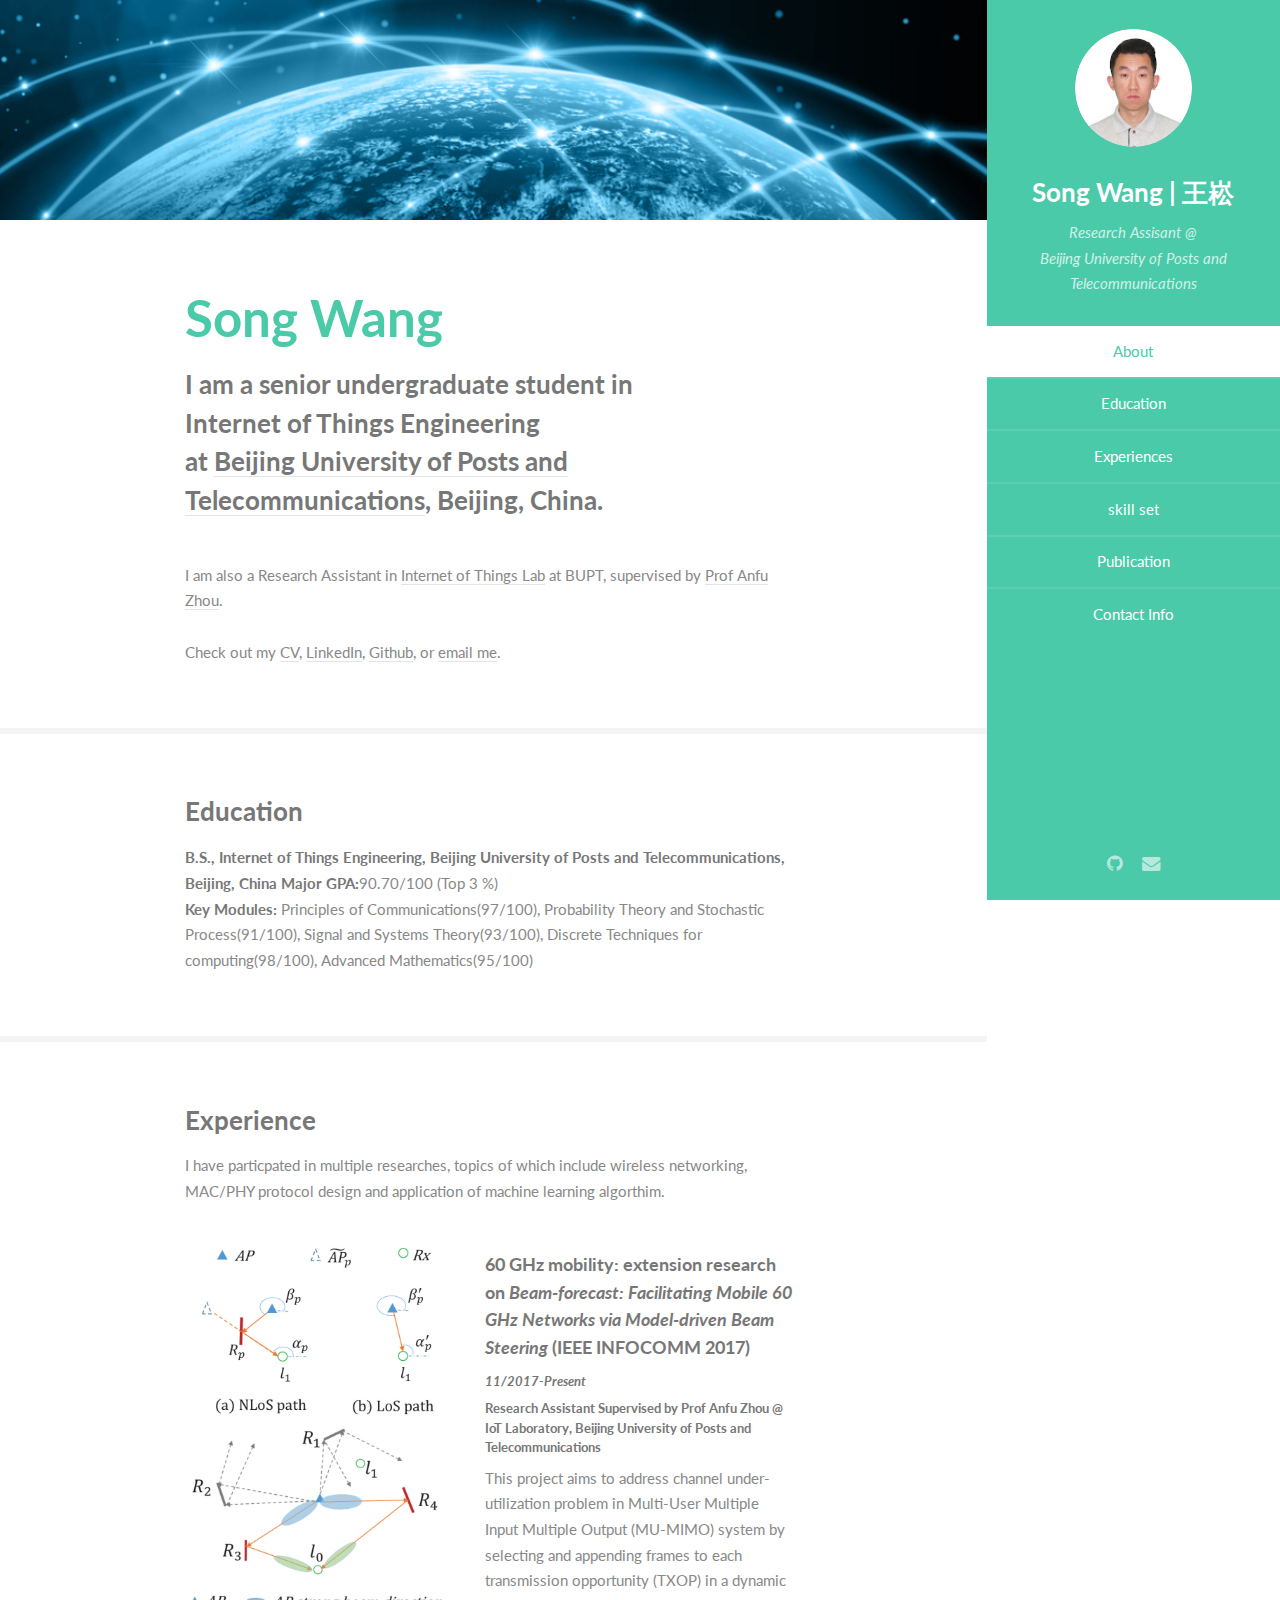
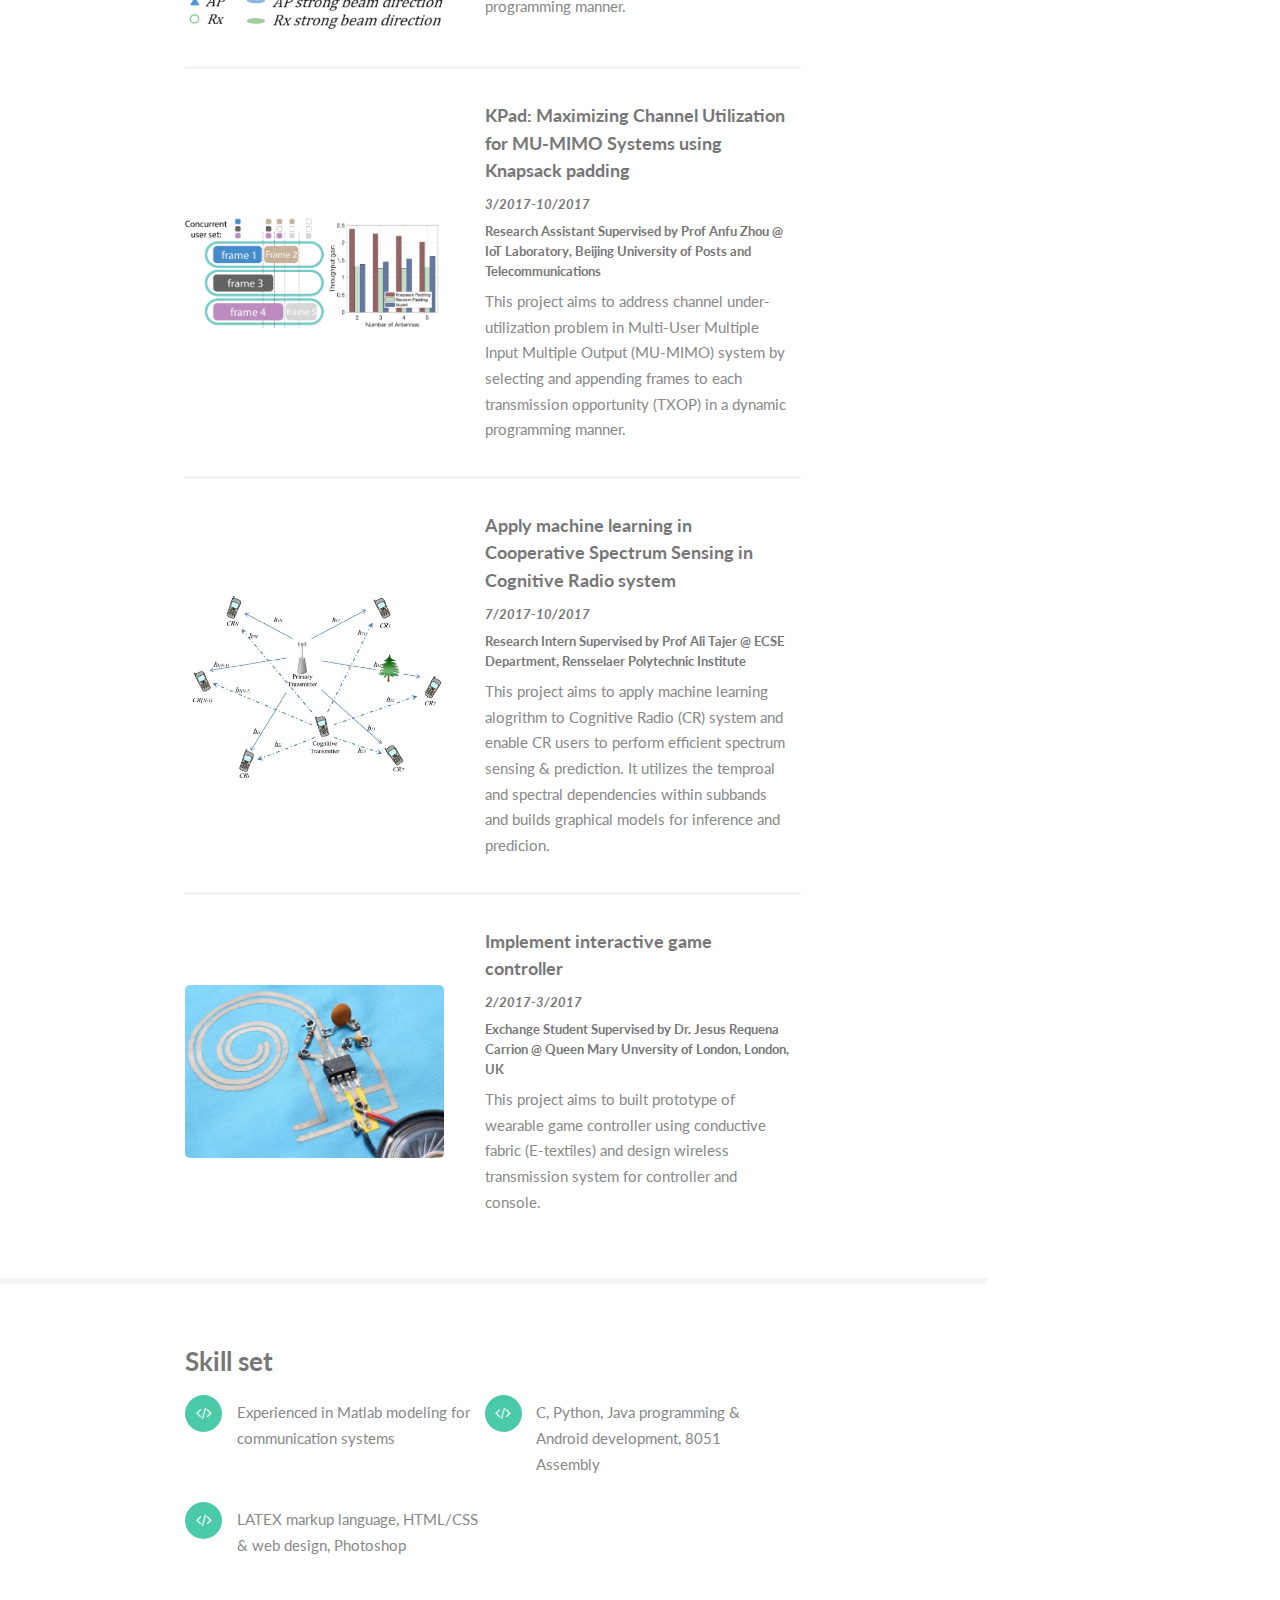
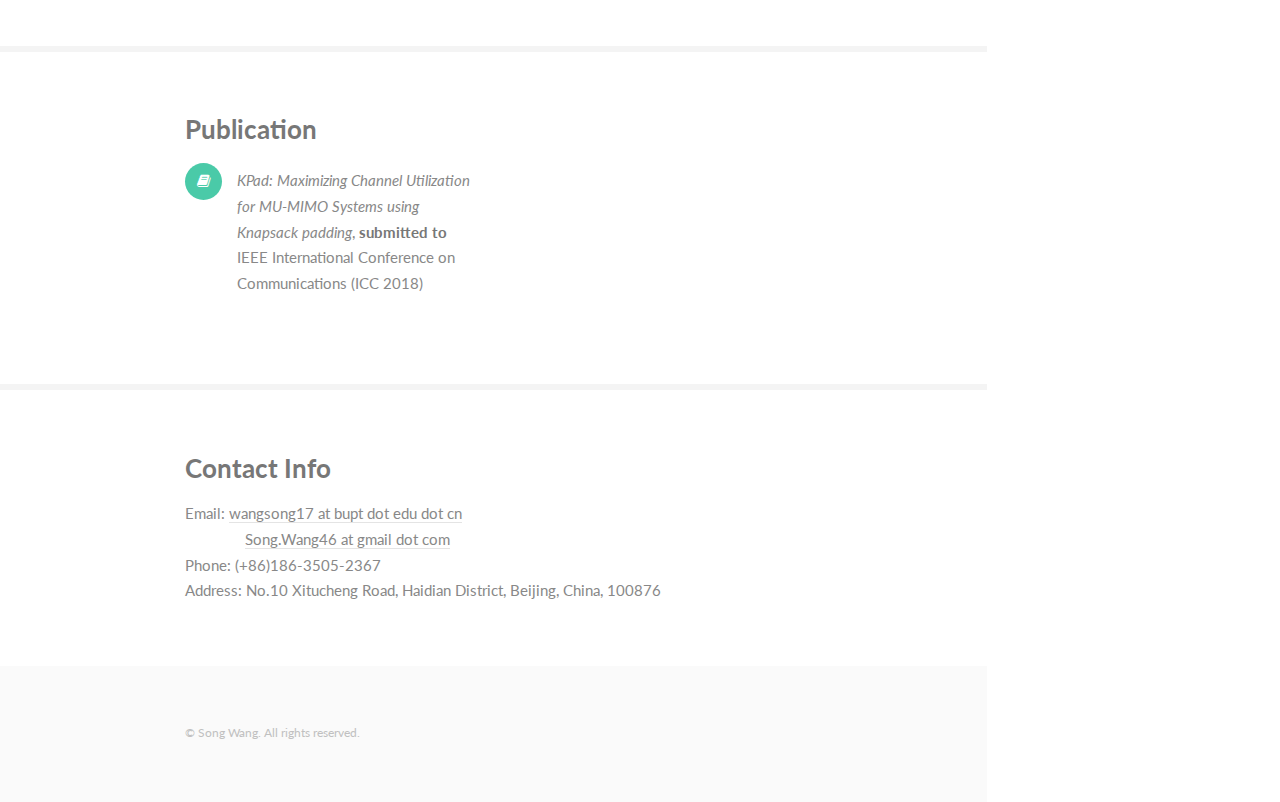
==== index.html @ 9532d92f "Update pub section" ====
<!DOCTYPE HTML>
<!--
	Read Only by HTML5 UP
	html5up.net | @ajlkn
	Free for personal and commercial use under the CCA 3.0 license (html5up.net/license)
-->
<html>
	<head>
		<title>Song Wang | 王崧</title>
		<meta charset="utf-8" />
		<meta name="viewport" content="width=device-width, initial-scale=1" />
		<!--[if lte IE 8]><script src="assets/js/ie/html5shiv.js"></script><![endif]-->
		<link rel="stylesheet" href="assets/css/main.css" />
		<!--[if lte IE 8]><link rel="stylesheet" href="assets/css/ie8.css" /><![endif]-->
	</head>
	<body>

		<!-- Header -->
			<section id="header">
				<header>
					<span class="image avatar"><img src="images/avatar.jpg" alt="" /></span>
					<h1 id="logo"><a href="#">Song Wang | 王崧</a></h1>
					<p>Research Assisant @<br />
					Beijing University of Posts and Telecommunications</p>
				</header>
				<nav id="nav">
					<ul>
						<li><a href="#one" class="active">About</a></li>
						<li><a href="#two">Education</a></li>
						<li><a href="#three">Experiences</a></li>
						<li><a href="#four">skill set</a></li>
						<li><a href="#Pub">Publication</a></li>
						<li><a href="#five">Contact Info</a></li>
					</ul>
				</nav>
				<footer>
					<ul class="icons">
						<li><a href="https://github.com/S0ngWang" class="icon fa-github"><span class="label">Github</span></a></li>
						<li><a href="mailto:Song.Wang46@gmail.com" class="icon fa-envelope"><span class="label">Email</span></a></li>
					</ul>
				</footer>
			</section>

		<!-- Wrapper -->
			<div id="wrapper">

				<!-- Main -->
					<div id="main">

						<!-- One -->
							<section id="one">
								<div class="container">
									<header class="major">
										<h2>Song Wang</h2>
										<p>I am a senior undergraduate student in </br> Internet of Things Engineering </br>at <a href="http://www.bupt.edu.cn">Beijing University of Posts and Telecommunications</a>, Beijing, China.</p>
									</header>
									<p>I am also a Research Assistant in <a href="http://scs.bupt.edu.cn/cs_web/introduce/introduce_disp.aspx?iCntt=wlwjs">Internet of Things Lab</a> at BUPT, supervised by <a href="https://sites.google.com/site/zhouanfu/">Prof Anfu Zhou</a>.
                  <br />
									<br />
                  Check out my <a href="resume/CV.pdf">CV</a>, <a href="https://www.linkedin.com/in/song-wang-048a1b147/">LinkedIn</a>, <a href="https://github.com/S0ngWang">Github</a>, or <a href="mailto:Song.Wang46@gmail.com">email me</a>.</p>
								</div>
							</section>

							<!-- Two -->
								<section id="two">
									<div class="container">
										<h3>Education</h3>
										<p><B>B.S., Internet of Things Engineering, Beijing University of Posts and Telecommunications, Beijing, China</B><br\>
										<B>Major GPA:</B>90.70/100 (Top 3 %)
											<br \><B>Key Modules:</B> Principles of Communications(97/100), Probability Theory and Stochastic Process(91/100), Signal and Systems Theory(93/100), Discrete Techniques for computing(98/100), Advanced Mathematics(95/100)
										</p>
									</div>
								</section>

						<!-- Three -->
							<section id="three">
								<div class="container">
									<h3>Experience</h3>
									<p>I have particpated in multiple researches, topics of which include wireless networking, MAC/PHY protocol design and application of machine learning algorthim. </p>
									<div class="features">
										<article>
											<a href="#" class="image"><img src="images/pic04.jpg" alt="" /></a>
											<div class="inner">
												<h4>60 GHz mobility: extension research on <I>Beam-forecast: Facilitating Mobile 60 GHz Networks via Model-driven Beam Steering</I> (IEEE INFOCOMM 2017)</h4>
												<h5><I>11/2017-Present</I></h5>
												<h5>Research Assistant Supervised by <a href = "https://sites.google.com/site/zhouanfu/">Prof Anfu Zhou</a> @ <a href = "http://scs.bupt.edu.cn/cs_web/introduce/introduce_disp.aspx?iCntt=wlwjs">IoT Laboratory, Beijing University of Posts and Telecommunications</a></h5>
												<p>This project aims to address channel under-utilization problem in Multi-User Multiple Input Multiple Output (MU-MIMO) system by selecting and appending frames to each transmission opportunity (TXOP) in a dynamic programming manner.</p>
											</div>
										</article>
										<article>
										<article>
											<a href="#" class="image"><img src="images/pic02.jpg" alt="" /></a>
											<div class="inner">
												<h4>KPad: Maximizing Channel Utilization for MU-MIMO Systems using Knapsack padding</h4>
												<h5><I>3/2017-10/2017</I></h5>
												<h5>Research Assistant Supervised by <a href = "https://sites.google.com/site/zhouanfu/">Prof Anfu Zhou</a> @ <a href = "http://scs.bupt.edu.cn/cs_web/introduce/introduce_disp.aspx?iCntt=wlwjs">IoT Laboratory, Beijing University of Posts and Telecommunications</a></h5>
												<p>This project aims to address channel under-utilization problem in Multi-User Multiple Input Multiple Output (MU-MIMO) system by selecting and appending frames to each transmission opportunity (TXOP) in a dynamic programming manner.</p>
											</div>
										</article>
										<article>
											<a href="#" class="image"><img src="images/pic01.jpg" alt="" /></a>
											<div class="inner">
												<h4>Apply machine learning in Cooperative Spectrum Sensing in Cognitive Radio system</h4>
												<h5><I>7/2017-10/2017</I></h5>
												<h5>Research Intern Supervised by <a href = "https://ecse.rpi.edu/~tajer/">Prof Ali Tajer</a> @ <a href = "https://ecse.rpi.edu">ECSE Department, Rensselaer Polytechnic Institute</a></h5>
												<p>This project aims to apply machine learning alogrithm to Cognitive Radio (CR) system and enable CR users to perform efficient spectrum sensing & prediction. It utilizes the temproal and spectral dependencies within subbands and builds graphical models for inference and predicion.</p>
											</div>
										</article>
										<article>
											<a href="#" class="image"><img src="images/pic03.jpg" alt="" /></a>
											<div class="inner">
												<h4>Implement interactive game controller</h4>
												<h5><I>2/2017-3/2017</I></h5>
												<h5>Exchange Student Supervised by <a href = "http://www.eecs.qmul.ac.uk/~jrequena/">Dr. Jesus Requena Carrion</a> @ <a href = "http://www.qmul.ac.uk">Queen Mary Unversity of London</a>, London, UK</h5>
												<p>This project aims to built prototype of wearable game controller using conductive fabric (E-textiles) and design wireless transmission system for controller and console.</p>
											</div>
										</article>
									</div>
								</div>
							</section>

							<!-- Four -->
								<section id="Four">
									<div class="container">
										<h3>Skill set</h3>
										<ul class="feature-icons">
											<li class="fa-code">Experienced in Matlab modeling for communication systems</li>
											<li class="fa-code">C, Python, Java programming & Android development, 8051 Assembly</li>
											<li class="fa-code">LATEX markup language, HTML/CSS & web design, Photoshop</li>
										</ul>
									</div>
								</section>

								<section id="Pub">
									<div class="container">
										<h3>Publication</h3>
										<ul class="feature-icons">
											<li class="fa-book"><I>KPad: Maximizing Channel Utilization for MU-MIMO Systems using Knapsack padding</I>, <B>submitted to</B> IEEE International Conference on Communications (ICC 2018)</li>
										</ul>
									</div>
								</section>

							<!-- Five -->
								<section id="five">
									<div class="container">
										<h3>Contact Info</h3>
										<p>Email: <a href = "mailto:wangsong17@bupt.edu.cn">wangsong17 at bupt dot edu dot cn</a><br \>
									  &nbsp &nbsp &nbsp &nbsp &nbsp &nbsp &nbsp &nbsp<a href = "mailto:Song.Wang46@gmail.com">Song.Wang46 at gmail dot com</a><br \>
										Phone: (+86)186-3505-2367 <br \>
										Address: No.10 Xitucheng Road, Haidian District, Beijing, China, 100876
									</div>
								</section>

						<!-- Five -->
						<!--
							<section id="five">
								<div class="container">
									<h3>Elements</h3>

									<section>
										<h4>Text</h4>
										<p>This is <b>bold</b> and this is <strong>strong</strong>. This is <i>italic</i> and this is <em>emphasized</em>.
										This is <sup>superscript</sup> text and this is <sub>subscript</sub> text.
										This is <u>underlined</u> and this is code: <code>for (;;) { ... }</code>. Finally, <a href="#">this is a link</a>.</p>
										<hr />
										<header>
											<h4>Heading with a Subtitle</h4>
											<p>Lorem ipsum dolor sit amet nullam id egestas urna aliquam</p>
										</header>
										<p>Nunc lacinia ante nunc ac lobortis. Interdum adipiscing gravida odio porttitor sem non mi integer non faucibus ornare mi ut ante amet placerat aliquet. Volutpat eu sed ante lacinia sapien lorem accumsan varius montes viverra nibh in adipiscing blandit tempus accumsan.</p>
										<header>
											<h5>Heading with a Subtitle</h5>
											<p>Lorem ipsum dolor sit amet nullam id egestas urna aliquam</p>
										</header>
										<p>Nunc lacinia ante nunc ac lobortis. Interdum adipiscing gravida odio porttitor sem non mi integer non faucibus ornare mi ut ante amet placerat aliquet. Volutpat eu sed ante lacinia sapien lorem accumsan varius montes viverra nibh in adipiscing blandit tempus accumsan.</p>
										<hr />
										<h2>Heading Level 2</h2>
										<h3>Heading Level 3</h3>
										<h4>Heading Level 4</h4>
										<h5>Heading Level 5</h5>
										<h6>Heading Level 6</h6>
										<hr />
										<h5>Blockquote</h5>
										<blockquote>Fringilla nisl. Donec accumsan interdum nisi, quis tincidunt felis sagittis eget tempus euismod. Vestibulum ante ipsum primis in faucibus vestibulum. Blandit adipiscing eu felis iaculis volutpat ac adipiscing accumsan faucibus. Vestibulum ante ipsum primis in faucibus lorem ipsum dolor sit amet nullam adipiscing eu felis.</blockquote>
										<h5>Preformatted</h5>
										<pre><code>i = 0;

	while (!deck.isInOrder()) {
	    print 'Iteration ' + i;
	    deck.shuffle();
	    i++;
	}

	print 'It took ' + i + ' iterations to sort the deck.';</code></pre>
									</section>

									<section>
										<h4>Lists</h4>
										<div class="row">
											<div class="6u 12u(xsmall)">
												<h5>Unordered</h5>
												<ul>
													<li>Dolor pulvinar etiam magna etiam.</li>
													<li>Sagittis adipiscing lorem eleifend.</li>
													<li>Felis enim feugiat dolore viverra.</li>
												</ul>
												<h5>Alternate</h5>
												<ul class="alt">
													<li>Dolor pulvinar etiam magna etiam.</li>
													<li>Sagittis adipiscing lorem eleifend.</li>
													<li>Felis enim feugiat dolore viverra.</li>
												</ul>
											</div>
											<div class="6u 12u(xsmall)">
												<h5>Ordered</h5>
												<ol>
													<li>Dolor pulvinar etiam magna etiam.</li>
													<li>Etiam vel felis at lorem sed viverra.</li>
													<li>Felis enim feugiat dolore viverra.</li>
													<li>Dolor pulvinar etiam magna etiam.</li>
													<li>Etiam vel felis at lorem sed viverra.</li>
													<li>Felis enim feugiat dolore viverra.</li>
												</ol>
												<h5>Icons</h5>
												<ul class="icons">
													<li><a href="#" class="icon fa-twitter"><span class="label">Twitter</span></a></li>
													<li><a href="#" class="icon fa-facebook"><span class="label">Facebook</span></a></li>
													<li><a href="#" class="icon fa-instagram"><span class="label">Instagram</span></a></li>
													<li><a href="#" class="icon fa-github"><span class="label">Github</span></a></li>
													<li><a href="#" class="icon fa-dribbble"><span class="label">Dribbble</span></a></li>
													<li><a href="#" class="icon fa-tumblr"><span class="label">Tumblr</span></a></li>
												</ul>
											</div>
										</div>
										<h5>Actions</h5>
										<ul class="actions">
											<li><a href="#" class="button special">Default</a></li>
											<li><a href="#" class="button">Default</a></li>
											<li><a href="#" class="button alt">Default</a></li>
										</ul>
										<ul class="actions small">
											<li><a href="#" class="button special small">Small</a></li>
											<li><a href="#" class="button small">Small</a></li>
											<li><a href="#" class="button alt small">Small</a></li>
										</ul>
										<div class="row">
											<div class="3u 6u(medium) 12u$(xsmall)">
												<ul class="actions vertical">
													<li><a href="#" class="button special">Default</a></li>
													<li><a href="#" class="button">Default</a></li>
													<li><a href="#" class="button alt">Default</a></li>
												</ul>
											</div>
											<div class="3u 6u$(medium) 12u$(xsmall)">
												<ul class="actions vertical small">
													<li><a href="#" class="button special small">Small</a></li>
													<li><a href="#" class="button small">Small</a></li>
													<li><a href="#" class="button alt small">Small</a></li>
												</ul>
											</div>
											<div class="3u 6u(medium) 12u$(xsmall)">
												<ul class="actions vertical">
													<li><a href="#" class="button special fit">Default</a></li>
													<li><a href="#" class="button fit">Default</a></li>
													<li><a href="#" class="button alt fit">Default</a></li>
												</ul>
											</div>
											<div class="3u 6u$(medium) 12u$(xsmall)">
												<ul class="actions vertical small">
													<li><a href="#" class="button special small fit">Small</a></li>
													<li><a href="#" class="button small fit">Small</a></li>
													<li><a href="#" class="button alt small fit">Small</a></li>
												</ul>
											</div>
										</div>
									</section>

									<section>
										<h4>Table</h4>
										<h5>Default</h5>
										<div class="table-wrapper">
											<table>
												<thead>
													<tr>
														<th>Name</th>
														<th>Description</th>
														<th>Price</th>
													</tr>
												</thead>
												<tbody>
													<tr>
														<td>Item One</td>
														<td>Ante turpis integer aliquet porttitor.</td>
														<td>29.99</td>
													</tr>
													<tr>
														<td>Item Two</td>
														<td>Vis ac commodo adipiscing arcu aliquet.</td>
														<td>19.99</td>
													</tr>
													<tr>
														<td>Item Three</td>
														<td> Morbi faucibus arcu accumsan lorem.</td>
														<td>29.99</td>
													</tr>
													<tr>
														<td>Item Four</td>
														<td>Vitae integer tempus condimentum.</td>
														<td>19.99</td>
													</tr>
													<tr>
														<td>Item Five</td>
														<td>Ante turpis integer aliquet porttitor.</td>
														<td>29.99</td>
													</tr>
												</tbody>
												<tfoot>
													<tr>
														<td colspan="2"></td>
														<td>100.00</td>
													</tr>
												</tfoot>
											</table>
										</div>

										<h5>Alternate</h5>
										<div class="table-wrapper">
											<table class="alt">
												<thead>
													<tr>
														<th>Name</th>
														<th>Description</th>
														<th>Price</th>
													</tr>
												</thead>
												<tbody>
													<tr>
														<td>Item One</td>
														<td>Ante turpis integer aliquet porttitor.</td>
														<td>29.99</td>
													</tr>
													<tr>
														<td>Item Two</td>
														<td>Vis ac commodo adipiscing arcu aliquet.</td>
														<td>19.99</td>
													</tr>
													<tr>
														<td>Item Three</td>
														<td> Morbi faucibus arcu accumsan lorem.</td>
														<td>29.99</td>
													</tr>
													<tr>
														<td>Item Four</td>
														<td>Vitae integer tempus condimentum.</td>
														<td>19.99</td>
													</tr>
													<tr>
														<td>Item Five</td>
														<td>Ante turpis integer aliquet porttitor.</td>
														<td>29.99</td>
													</tr>
												</tbody>
												<tfoot>
													<tr>
														<td colspan="2"></td>
														<td>100.00</td>
													</tr>
												</tfoot>
											</table>
										</div>
									</section>

									<section>
										<h4>Buttons</h4>
										<ul class="actions">
											<li><a href="#" class="button special">Special</a></li>
											<li><a href="#" class="button">Default</a></li>
											<li><a href="#" class="button alt">Alternate</a></li>
										</ul>
										<ul class="actions">
											<li><a href="#" class="button special big">Big</a></li>
											<li><a href="#" class="button">Default</a></li>
											<li><a href="#" class="button alt small">Small</a></li>
										</ul>
										<ul class="actions fit">
											<li><a href="#" class="button special fit">Fit</a></li>
											<li><a href="#" class="button fit">Fit</a></li>
											<li><a href="#" class="button alt fit">Fit</a></li>
										</ul>
										<ul class="actions fit small">
											<li><a href="#" class="button special fit small">Fit + Small</a></li>
											<li><a href="#" class="button fit small">Fit + Small</a></li>
											<li><a href="#" class="button alt fit small">Fit + Small</a></li>
										</ul>
										<ul class="actions">
											<li><a href="#" class="button special icon fa-download">Icon</a></li>
											<li><a href="#" class="button icon fa-download">Icon</a></li>
											<li><a href="#" class="button alt icon fa-check">Icon</a></li>
										</ul>
										<ul class="actions">
											<li><span class="button special disabled">Special</span></li>
											<li><span class="button disabled">Default</span></li>
											<li><span class="button alt disabled">Alternate</span></li>
										</ul>
									</section>

									<section>
										<h4>Form</h4>
										<form method="post" action="#">
											<div class="row uniform">
												<div class="6u 12u(xsmall)">
													<input type="text" name="demo-name" id="demo-name" value="" placeholder="Name" />
												</div>
												<div class="6u 12u(xsmall)">
													<input type="email" name="demo-email" id="demo-email" value="" placeholder="Email" />
												</div>
											</div>
											<div class="row uniform">
												<div class="12u">
													<div class="select-wrapper">
														<select name="demo-category" id="demo-category">
															<option value="">- Category -</option>
															<option value="1">Manufacturing</option>
															<option value="1">Shipping</option>
															<option value="1">Administration</option>
															<option value="1">Human Resources</option>
														</select>
													</div>
												</div>
											</div>
											<div class="row uniform">
												<div class="4u 12u(medium)">
													<input type="radio" id="demo-priority-low" name="demo-priority" checked>
													<label for="demo-priority-low">Low Priority</label>
												</div>
												<div class="4u 12u(medium)">
													<input type="radio" id="demo-priority-normal" name="demo-priority">
													<label for="demo-priority-normal">Normal Priority</label>
												</div>
												<div class="4u 12u(medium)">
													<input type="radio" id="demo-priority-high" name="demo-priority">
													<label for="demo-priority-high">High Priority</label>
												</div>
											</div>
											<div class="row uniform">
												<div class="6u 12u(medium)">
													<input type="checkbox" id="demo-copy" name="demo-copy">
													<label for="demo-copy">Email me a copy of this message</label>
												</div>
												<div class="6u 12u(medium)">
													<input type="checkbox" id="demo-human" name="demo-human" checked>
													<label for="demo-human">I am a human and not a robot</label>
												</div>
											</div>
											<div class="row uniform">
												<div class="12u">
													<textarea name="demo-message" id="demo-message" placeholder="Enter your message" rows="6"></textarea>
												</div>
											</div>
											<div class="row uniform">
												<div class="12u">
													<ul class="actions">
														<li><input type="submit" value="Send Message" /></li>
														<li><input type="reset" value="Reset" class="alt" /></li>
													</ul>
												</div>
											</div>
										</form>
									</section>

									<section>
										<h4>Image</h4>
										<h5>Fit</h5>
										<span class="image fit"><img src="images/banner.jpg" alt="" /></span>
										<div class="box alt">
											<div class="row 50% uniform">
												<div class="4u"><span class="image fit"><img src="images/pic01.jpg" alt="" /></span></div>
												<div class="4u"><span class="image fit"><img src="images/pic02.jpg" alt="" /></span></div>
												<div class="4u"><span class="image fit"><img src="images/pic03.jpg" alt="" /></span></div>
											</div>
											<div class="row 50% uniform">
												<div class="4u"><span class="image fit"><img src="images/pic02.jpg" alt="" /></span></div>
												<div class="4u"><span class="image fit"><img src="images/pic03.jpg" alt="" /></span></div>
												<div class="4u"><span class="image fit"><img src="images/pic01.jpg" alt="" /></span></div>
											</div>
											<div class="row 50% uniform">
												<div class="4u"><span class="image fit"><img src="images/pic03.jpg" alt="" /></span></div>
												<div class="4u"><span class="image fit"><img src="images/pic01.jpg" alt="" /></span></div>
												<div class="4u"><span class="image fit"><img src="images/pic02.jpg" alt="" /></span></div>
											</div>
										</div>
										<h5>Left &amp; Right</h5>
										<p><span class="image left"><img src="images/avatar.jpg" alt="" /></span>Fringilla nisl. Donec accumsan interdum nisi, quis tincidunt felis sagittis eget. tempus euismod. Vestibulum ante ipsum primis in faucibus vestibulum. Blandit adipiscing eu felis iaculis volutpat ac adipiscing accumsan eu faucibus. Integer ac pellentesque praesent tincidunt felis sagittis eget. tempus euismod. Vestibulum ante ipsum primis in faucibus vestibulum. Blandit adipiscing eu felis iaculis volutpat ac adipiscing accumsan eu faucibus. Integer ac pellentesque praesent. Donec accumsan interdum nisi, quis tincidunt felis sagittis eget. tempus euismod. Vestibulum ante ipsum primis in faucibus vestibulum. Blandit adipiscing eu felis iaculis volutpat ac adipiscing accumsan eu faucibus. Integer ac pellentesque praesent tincidunt felis sagittis eget. tempus euismod. Vestibulum ante ipsum primis in faucibus vestibulum. Blandit adipiscing eu felis iaculis volutpat ac adipiscing accumsan eu faucibus. Integer ac pellentesque praesent.</p>
										<p><span class="image right"><img src="images/avatar.jpg" alt="" /></span>Fringilla nisl. Donec accumsan interdum nisi, quis tincidunt felis sagittis eget. tempus euismod. Vestibulum ante ipsum primis in faucibus vestibulum. Blandit adipiscing eu felis iaculis volutpat ac adipiscing accumsan eu faucibus. Integer ac pellentesque praesent tincidunt felis sagittis eget. tempus euismod. Vestibulum ante ipsum primis in faucibus vestibulum. Blandit adipiscing eu felis iaculis volutpat ac adipiscing accumsan eu faucibus. Integer ac pellentesque praesent. Donec accumsan interdum nisi, quis tincidunt felis sagittis eget. tempus euismod. Vestibulum ante ipsum primis in faucibus vestibulum. Blandit adipiscing eu felis iaculis volutpat ac adipiscing accumsan eu faucibus. Integer ac pellentesque praesent tincidunt felis sagittis eget. tempus euismod. Vestibulum ante ipsum primis in faucibus vestibulum. Blandit adipiscing eu felis iaculis volutpat ac adipiscing accumsan eu faucibus. Integer ac pellentesque praesent.</p>
									</section>

								</div>
							</section>
						-->

					</div>

				<!-- Footer -->
					<section id="footer">
						<div class="container">
							<ul class="copyright">
								<li>&copy; Song Wang. All rights reserved.</li>
							</ul>
						</div>
					</section>

			</div>

		<!-- Scripts -->
			<script src="assets/js/jquery.min.js"></script>
			<script src="assets/js/jquery.scrollzer.min.js"></script>
			<script src="assets/js/jquery.scrolly.min.js"></script>
			<script src="assets/js/skel.min.js"></script>
			<script src="assets/js/util.js"></script>
			<!--[if lte IE 8]><script src="assets/js/ie/respond.min.js"></script><![endif]-->
			<script src="assets/js/main.js"></script>

	</body>
</html>
---- assets/css/main.css ----
@import url("font-awesome.min.css");
@import url("https://fonts.googleapis.com/css?family=Lato:400,400italic,700,700italic|Source+Code+Pro:400");

/*
	Read Only by HTML5 UP
	html5up.net | @ajlkn
	Free for personal and commercial use under the CCA 3.0 license (html5up.net/license)
*/

/* Reset */

	html, body, div, span, applet, object, iframe, h1, h2, h3, h4, h5, h6, p, blockquote, pre, a, abbr, acronym, address, big, cite, code, del, dfn, em, img, ins, kbd, q, s, samp, small, strike, strong, sub, sup, tt, var, b, u, i, center, dl, dt, dd, ol, ul, li, fieldset, form, label, legend, table, caption, tbody, tfoot, thead, tr, th, td, article, aside, canvas, details, embed, figure, figcaption, footer, header, hgroup, menu, nav, output, ruby, section, summary, time, mark, audio, video {
		margin: 0;
		padding: 0;
		border: 0;
		font-size: 100%;
		font: inherit;
		vertical-align: baseline;
	}

	article, aside, details, figcaption, figure, footer, header, hgroup, menu, nav, section {
		display: block;
	}

	body {
		line-height: 1;
	}

	ol, ul {
		list-style: none;
	}

	blockquote, q {
		quotes: none;
	}

	blockquote:before, blockquote:after, q:before, q:after {
		content: '';
		content: none;
	}

	table {
		border-collapse: collapse;
		border-spacing: 0;
	}

	body {
		-webkit-text-size-adjust: none;
	}

/* Box Model */

	*, *:before, *:after {
		-moz-box-sizing: border-box;
		-webkit-box-sizing: border-box;
		box-sizing: border-box;
	}

/* Containers */

	.container {
		margin-left: auto;
		margin-right: auto;
	}

	.container.\31 25\25 {
		width: 100%;
		max-width: 56.25em;
		min-width: 45em;
	}

	.container.\37 5\25 {
		width: 33.75em;
	}

	.container.\35 0\25 {
		width: 22.5em;
	}

	.container.\32 5\25 {
		width: 11.25em;
	}

	.container {
		width: 45em;
	}

	@media screen and (max-width: 1680px) {

		.container.\31 25\25 {
			width: 100%;
			max-width: 56.25em;
			min-width: 45em;
		}

		.container.\37 5\25 {
			width: 33.75em;
		}

		.container.\35 0\25 {
			width: 22.5em;
		}

		.container.\32 5\25 {
			width: 11.25em;
		}

		.container {
			width: 45em;
		}

	}

	@media screen and (max-width: 1280px) {

		.container.\31 25\25 {
			width: 100%;
			max-width: 52.5em;
			min-width: 42em;
		}

		.container.\37 5\25 {
			width: 31.5em;
		}

		.container.\35 0\25 {
			width: 21em;
		}

		.container.\32 5\25 {
			width: 10.5em;
		}

		.container {
			width: 42em;
		}

	}

	@media screen and (max-width: 1024px) {

		.container.\31 25\25 {
			width: 100%;
			max-width: 106.25%;
			min-width: 85%;
		}

		.container.\37 5\25 {
			width: 63.75%;
		}

		.container.\35 0\25 {
			width: 42.5%;
		}

		.container.\32 5\25 {
			width: 21.25%;
		}

		.container {
			width: 85% !important;
		}

	}

	@media screen and (max-width: 736px) {

		.container.\31 25\25 {
			width: 100%;
			max-width: 112.5%;
			min-width: 90%;
		}

		.container.\37 5\25 {
			width: 67.5%;
		}

		.container.\35 0\25 {
			width: 45%;
		}

		.container.\32 5\25 {
			width: 22.5%;
		}

		.container {
			width: 90% !important;
		}

	}

	@media screen and (max-width: 480px) {

		.container.\31 25\25 {
			width: 100%;
			max-width: 112.5%;
			min-width: 90%;
		}

		.container.\37 5\25 {
			width: 67.5%;
		}

		.container.\35 0\25 {
			width: 45%;
		}

		.container.\32 5\25 {
			width: 22.5%;
		}

		.container {
			width: 90% !important;
		}

	}

/* Grid */

	.row {
		border-bottom: solid 1px transparent;
		-moz-box-sizing: border-box;
		-webkit-box-sizing: border-box;
		box-sizing: border-box;
	}

	.row > * {
		float: left;
		-moz-box-sizing: border-box;
		-webkit-box-sizing: border-box;
		box-sizing: border-box;
	}

	.row:after, .row:before {
		content: '';
		display: block;
		clear: both;
		height: 0;
	}

	.row.uniform > * > :first-child {
		margin-top: 0;
	}

	.row.uniform > * > :last-child {
		margin-bottom: 0;
	}

	.row.\30 \25 > * {
		padding: 0 0 0 0em;
	}

	.row.\30 \25 {
		margin: 0 0 -1px 0em;
	}

	.row.uniform.\30 \25 > * {
		padding: 0em 0 0 0em;
	}

	.row.uniform.\30 \25 {
		margin: 0em 0 -1px 0em;
	}

	.row > * {
		padding: 0 0 0 2em;
	}

	.row {
		margin: 0 0 -1px -2em;
	}

	.row.uniform > * {
		padding: 2em 0 0 2em;
	}

	.row.uniform {
		margin: -2em 0 -1px -2em;
	}

	.row.\32 00\25 > * {
		padding: 0 0 0 4em;
	}

	.row.\32 00\25 {
		margin: 0 0 -1px -4em;
	}

	.row.uniform.\32 00\25 > * {
		padding: 4em 0 0 4em;
	}

	.row.uniform.\32 00\25 {
		margin: -4em 0 -1px -4em;
	}

	.row.\31 50\25 > * {
		padding: 0 0 0 3em;
	}

	.row.\31 50\25 {
		margin: 0 0 -1px -3em;
	}

	.row.uniform.\31 50\25 > * {
		padding: 3em 0 0 3em;
	}

	.row.uniform.\31 50\25 {
		margin: -3em 0 -1px -3em;
	}

	.row.\35 0\25 > * {
		padding: 0 0 0 1em;
	}

	.row.\35 0\25 {
		margin: 0 0 -1px -1em;
	}

	.row.uniform.\35 0\25 > * {
		padding: 1em 0 0 1em;
	}

	.row.uniform.\35 0\25 {
		margin: -1em 0 -1px -1em;
	}

	.row.\32 5\25 > * {
		padding: 0 0 0 0.5em;
	}

	.row.\32 5\25 {
		margin: 0 0 -1px -0.5em;
	}

	.row.uniform.\32 5\25 > * {
		padding: 0.5em 0 0 0.5em;
	}

	.row.uniform.\32 5\25 {
		margin: -0.5em 0 -1px -0.5em;
	}

	.\31 2u, .\31 2u\24 {
		width: 100%;
		clear: none;
		margin-left: 0;
	}

	.\31 1u, .\31 1u\24 {
		width: 91.6666666667%;
		clear: none;
		margin-left: 0;
	}

	.\31 0u, .\31 0u\24 {
		width: 83.3333333333%;
		clear: none;
		margin-left: 0;
	}

	.\39 u, .\39 u\24 {
		width: 75%;
		clear: none;
		margin-left: 0;
	}

	.\38 u, .\38 u\24 {
		width: 66.6666666667%;
		clear: none;
		margin-left: 0;
	}

	.\37 u, .\37 u\24 {
		width: 58.3333333333%;
		clear: none;
		margin-left: 0;
	}

	.\36 u, .\36 u\24 {
		width: 50%;
		clear: none;
		margin-left: 0;
	}

	.\35 u, .\35 u\24 {
		width: 41.6666666667%;
		clear: none;
		margin-left: 0;
	}

	.\34 u, .\34 u\24 {
		width: 33.3333333333%;
		clear: none;
		margin-left: 0;
	}

	.\33 u, .\33 u\24 {
		width: 25%;
		clear: none;
		margin-left: 0;
	}

	.\32 u, .\32 u\24 {
		width: 16.6666666667%;
		clear: none;
		margin-left: 0;
	}

	.\31 u, .\31 u\24 {
		width: 8.3333333333%;
		clear: none;
		margin-left: 0;
	}

	.\31 2u\24 + *,
	.\31 1u\24 + *,
	.\31 0u\24 + *,
	.\39 u\24 + *,
	.\38 u\24 + *,
	.\37 u\24 + *,
	.\36 u\24 + *,
	.\35 u\24 + *,
	.\34 u\24 + *,
	.\33 u\24 + *,
	.\32 u\24 + *,
	.\31 u\24 + * {
		clear: left;
	}

	.\-11u {
		margin-left: 91.66667%;
	}

	.\-10u {
		margin-left: 83.33333%;
	}

	.\-9u {
		margin-left: 75%;
	}

	.\-8u {
		margin-left: 66.66667%;
	}

	.\-7u {
		margin-left: 58.33333%;
	}

	.\-6u {
		margin-left: 50%;
	}

	.\-5u {
		margin-left: 41.66667%;
	}

	.\-4u {
		margin-left: 33.33333%;
	}

	.\-3u {
		margin-left: 25%;
	}

	.\-2u {
		margin-left: 16.66667%;
	}

	.\-1u {
		margin-left: 8.33333%;
	}

	@media screen and (max-width: 1680px) {

		.row > * {
			padding: 0 0 0 2em;
		}

		.row {
			margin: 0 0 -1px -2em;
		}

		.row.uniform > * {
			padding: 2em 0 0 2em;
		}

		.row.uniform {
			margin: -2em 0 -1px -2em;
		}

		.row.\32 00\25 > * {
			padding: 0 0 0 4em;
		}

		.row.\32 00\25 {
			margin: 0 0 -1px -4em;
		}

		.row.uniform.\32 00\25 > * {
			padding: 4em 0 0 4em;
		}

		.row.uniform.\32 00\25 {
			margin: -4em 0 -1px -4em;
		}

		.row.\31 50\25 > * {
			padding: 0 0 0 3em;
		}

		.row.\31 50\25 {
			margin: 0 0 -1px -3em;
		}

		.row.uniform.\31 50\25 > * {
			padding: 3em 0 0 3em;
		}

		.row.uniform.\31 50\25 {
			margin: -3em 0 -1px -3em;
		}

		.row.\35 0\25 > * {
			padding: 0 0 0 1em;
		}

		.row.\35 0\25 {
			margin: 0 0 -1px -1em;
		}

		.row.uniform.\35 0\25 > * {
			padding: 1em 0 0 1em;
		}

		.row.uniform.\35 0\25 {
			margin: -1em 0 -1px -1em;
		}

		.row.\32 5\25 > * {
			padding: 0 0 0 0.5em;
		}

		.row.\32 5\25 {
			margin: 0 0 -1px -0.5em;
		}

		.row.uniform.\32 5\25 > * {
			padding: 0.5em 0 0 0.5em;
		}

		.row.uniform.\32 5\25 {
			margin: -0.5em 0 -1px -0.5em;
		}

		.\31 2u\28xlarge\29, .\31 2u\24\28xlarge\29 {
			width: 100%;
			clear: none;
			margin-left: 0;
		}

		.\31 1u\28xlarge\29, .\31 1u\24\28xlarge\29 {
			width: 91.6666666667%;
			clear: none;
			margin-left: 0;
		}

		.\31 0u\28xlarge\29, .\31 0u\24\28xlarge\29 {
			width: 83.3333333333%;
			clear: none;
			margin-left: 0;
		}

		.\39 u\28xlarge\29, .\39 u\24\28xlarge\29 {
			width: 75%;
			clear: none;
			margin-left: 0;
		}

		.\38 u\28xlarge\29, .\38 u\24\28xlarge\29 {
			width: 66.6666666667%;
			clear: none;
			margin-left: 0;
		}

		.\37 u\28xlarge\29, .\37 u\24\28xlarge\29 {
			width: 58.3333333333%;
			clear: none;
			margin-left: 0;
		}

		.\36 u\28xlarge\29, .\36 u\24\28xlarge\29 {
			width: 50%;
			clear: none;
			margin-left: 0;
		}

		.\35 u\28xlarge\29, .\35 u\24\28xlarge\29 {
			width: 41.6666666667%;
			clear: none;
			margin-left: 0;
		}

		.\34 u\28xlarge\29, .\34 u\24\28xlarge\29 {
			width: 33.3333333333%;
			clear: none;
			margin-left: 0;
		}

		.\33 u\28xlarge\29, .\33 u\24\28xlarge\29 {
			width: 25%;
			clear: none;
			margin-left: 0;
		}

		.\32 u\28xlarge\29, .\32 u\24\28xlarge\29 {
			width: 16.6666666667%;
			clear: none;
			margin-left: 0;
		}

		.\31 u\28xlarge\29, .\31 u\24\28xlarge\29 {
			width: 8.3333333333%;
			clear: none;
			margin-left: 0;
		}

		.\31 2u\24\28xlarge\29 + *,
		.\31 1u\24\28xlarge\29 + *,
		.\31 0u\24\28xlarge\29 + *,
		.\39 u\24\28xlarge\29 + *,
		.\38 u\24\28xlarge\29 + *,
		.\37 u\24\28xlarge\29 + *,
		.\36 u\24\28xlarge\29 + *,
		.\35 u\24\28xlarge\29 + *,
		.\34 u\24\28xlarge\29 + *,
		.\33 u\24\28xlarge\29 + *,
		.\32 u\24\28xlarge\29 + *,
		.\31 u\24\28xlarge\29 + * {
			clear: left;
		}

		.\-11u\28xlarge\29 {
			margin-left: 91.66667%;
		}

		.\-10u\28xlarge\29 {
			margin-left: 83.33333%;
		}

		.\-9u\28xlarge\29 {
			margin-left: 75%;
		}

		.\-8u\28xlarge\29 {
			margin-left: 66.66667%;
		}

		.\-7u\28xlarge\29 {
			margin-left: 58.33333%;
		}

		.\-6u\28xlarge\29 {
			margin-left: 50%;
		}

		.\-5u\28xlarge\29 {
			margin-left: 41.66667%;
		}

		.\-4u\28xlarge\29 {
			margin-left: 33.33333%;
		}

		.\-3u\28xlarge\29 {
			margin-left: 25%;
		}

		.\-2u\28xlarge\29 {
			margin-left: 16.66667%;
		}

		.\-1u\28xlarge\29 {
			margin-left: 8.33333%;
		}

	}

	@media screen and (max-width: 1280px) {

		.row > * {
			padding: 0 0 0 1.5em;
		}

		.row {
			margin: 0 0 -1px -1.5em;
		}

		.row.uniform > * {
			padding: 1.5em 0 0 1.5em;
		}

		.row.uniform {
			margin: -1.5em 0 -1px -1.5em;
		}

		.row.\32 00\25 > * {
			padding: 0 0 0 3em;
		}

		.row.\32 00\25 {
			margin: 0 0 -1px -3em;
		}

		.row.uniform.\32 00\25 > * {
			padding: 3em 0 0 3em;
		}

		.row.uniform.\32 00\25 {
			margin: -3em 0 -1px -3em;
		}

		.row.\31 50\25 > * {
			padding: 0 0 0 2.25em;
		}

		.row.\31 50\25 {
			margin: 0 0 -1px -2.25em;
		}

		.row.uniform.\31 50\25 > * {
			padding: 2.25em 0 0 2.25em;
		}

		.row.uniform.\31 50\25 {
			margin: -2.25em 0 -1px -2.25em;
		}

		.row.\35 0\25 > * {
			padding: 0 0 0 0.75em;
		}

		.row.\35 0\25 {
			margin: 0 0 -1px -0.75em;
		}

		.row.uniform.\35 0\25 > * {
			padding: 0.75em 0 0 0.75em;
		}

		.row.uniform.\35 0\25 {
			margin: -0.75em 0 -1px -0.75em;
		}

		.row.\32 5\25 > * {
			padding: 0 0 0 0.375em;
		}

		.row.\32 5\25 {
			margin: 0 0 -1px -0.375em;
		}

		.row.uniform.\32 5\25 > * {
			padding: 0.375em 0 0 0.375em;
		}

		.row.uniform.\32 5\25 {
			margin: -0.375em 0 -1px -0.375em;
		}

		.\31 2u\28large\29, .\31 2u\24\28large\29 {
			width: 100%;
			clear: none;
			margin-left: 0;
		}

		.\31 1u\28large\29, .\31 1u\24\28large\29 {
			width: 91.6666666667%;
			clear: none;
			margin-left: 0;
		}

		.\31 0u\28large\29, .\31 0u\24\28large\29 {
			width: 83.3333333333%;
			clear: none;
			margin-left: 0;
		}

		.\39 u\28large\29, .\39 u\24\28large\29 {
			width: 75%;
			clear: none;
			margin-left: 0;
		}

		.\38 u\28large\29, .\38 u\24\28large\29 {
			width: 66.6666666667%;
			clear: none;
			margin-left: 0;
		}

		.\37 u\28large\29, .\37 u\24\28large\29 {
			width: 58.3333333333%;
			clear: none;
			margin-left: 0;
		}

		.\36 u\28large\29, .\36 u\24\28large\29 {
			width: 50%;
			clear: none;
			margin-left: 0;
		}

		.\35 u\28large\29, .\35 u\24\28large\29 {
			width: 41.6666666667%;
			clear: none;
			margin-left: 0;
		}

		.\34 u\28large\29, .\34 u\24\28large\29 {
			width: 33.3333333333%;
			clear: none;
			margin-left: 0;
		}

		.\33 u\28large\29, .\33 u\24\28large\29 {
			width: 25%;
			clear: none;
			margin-left: 0;
		}

		.\32 u\28large\29, .\32 u\24\28large\29 {
			width: 16.6666666667%;
			clear: none;
			margin-left: 0;
		}

		.\31 u\28large\29, .\31 u\24\28large\29 {
			width: 8.3333333333%;
			clear: none;
			margin-left: 0;
		}

		.\31 2u\24\28large\29 + *,
		.\31 1u\24\28large\29 + *,
		.\31 0u\24\28large\29 + *,
		.\39 u\24\28large\29 + *,
		.\38 u\24\28large\29 + *,
		.\37 u\24\28large\29 + *,
		.\36 u\24\28large\29 + *,
		.\35 u\24\28large\29 + *,
		.\34 u\24\28large\29 + *,
		.\33 u\24\28large\29 + *,
		.\32 u\24\28large\29 + *,
		.\31 u\24\28large\29 + * {
			clear: left;
		}

		.\-11u\28large\29 {
			margin-left: 91.66667%;
		}

		.\-10u\28large\29 {
			margin-left: 83.33333%;
		}

		.\-9u\28large\29 {
			margin-left: 75%;
		}

		.\-8u\28large\29 {
			margin-left: 66.66667%;
		}

		.\-7u\28large\29 {
			margin-left: 58.33333%;
		}

		.\-6u\28large\29 {
			margin-left: 50%;
		}

		.\-5u\28large\29 {
			margin-left: 41.66667%;
		}

		.\-4u\28large\29 {
			margin-left: 33.33333%;
		}

		.\-3u\28large\29 {
			margin-left: 25%;
		}

		.\-2u\28large\29 {
			margin-left: 16.66667%;
		}

		.\-1u\28large\29 {
			margin-left: 8.33333%;
		}

	}

	@media screen and (max-width: 1024px) {

		.row > * {
			padding: 0 0 0 1.5em;
		}

		.row {
			margin: 0 0 -1px -1.5em;
		}

		.row.uniform > * {
			padding: 1.5em 0 0 1.5em;
		}

		.row.uniform {
			margin: -1.5em 0 -1px -1.5em;
		}

		.row.\32 00\25 > * {
			padding: 0 0 0 3em;
		}

		.row.\32 00\25 {
			margin: 0 0 -1px -3em;
		}

		.row.uniform.\32 00\25 > * {
			padding: 3em 0 0 3em;
		}

		.row.uniform.\32 00\25 {
			margin: -3em 0 -1px -3em;
		}

		.row.\31 50\25 > * {
			padding: 0 0 0 2.25em;
		}

		.row.\31 50\25 {
			margin: 0 0 -1px -2.25em;
		}

		.row.uniform.\31 50\25 > * {
			padding: 2.25em 0 0 2.25em;
		}

		.row.uniform.\31 50\25 {
			margin: -2.25em 0 -1px -2.25em;
		}

		.row.\35 0\25 > * {
			padding: 0 0 0 0.75em;
		}

		.row.\35 0\25 {
			margin: 0 0 -1px -0.75em;
		}

		.row.uniform.\35 0\25 > * {
			padding: 0.75em 0 0 0.75em;
		}

		.row.uniform.\35 0\25 {
			margin: -0.75em 0 -1px -0.75em;
		}

		.row.\32 5\25 > * {
			padding: 0 0 0 0.375em;
		}

		.row.\32 5\25 {
			margin: 0 0 -1px -0.375em;
		}

		.row.uniform.\32 5\25 > * {
			padding: 0.375em 0 0 0.375em;
		}

		.row.uniform.\32 5\25 {
			margin: -0.375em 0 -1px -0.375em;
		}

		.\31 2u\28medium\29, .\31 2u\24\28medium\29 {
			width: 100%;
			clear: none;
			margin-left: 0;
		}

		.\31 1u\28medium\29, .\31 1u\24\28medium\29 {
			width: 91.6666666667%;
			clear: none;
			margin-left: 0;
		}

		.\31 0u\28medium\29, .\31 0u\24\28medium\29 {
			width: 83.3333333333%;
			clear: none;
			margin-left: 0;
		}

		.\39 u\28medium\29, .\39 u\24\28medium\29 {
			width: 75%;
			clear: none;
			margin-left: 0;
		}

		.\38 u\28medium\29, .\38 u\24\28medium\29 {
			width: 66.6666666667%;
			clear: none;
			margin-left: 0;
		}

		.\37 u\28medium\29, .\37 u\24\28medium\29 {
			width: 58.3333333333%;
			clear: none;
			margin-left: 0;
		}

		.\36 u\28medium\29, .\36 u\24\28medium\29 {
			width: 50%;
			clear: none;
			margin-left: 0;
		}

		.\35 u\28medium\29, .\35 u\24\28medium\29 {
			width: 41.6666666667%;
			clear: none;
			margin-left: 0;
		}

		.\34 u\28medium\29, .\34 u\24\28medium\29 {
			width: 33.3333333333%;
			clear: none;
			margin-left: 0;
		}

		.\33 u\28medium\29, .\33 u\24\28medium\29 {
			width: 25%;
			clear: none;
			margin-left: 0;
		}

		.\32 u\28medium\29, .\32 u\24\28medium\29 {
			width: 16.6666666667%;
			clear: none;
			margin-left: 0;
		}

		.\31 u\28medium\29, .\31 u\24\28medium\29 {
			width: 8.3333333333%;
			clear: none;
			margin-left: 0;
		}

		.\31 2u\24\28medium\29 + *,
		.\31 1u\24\28medium\29 + *,
		.\31 0u\24\28medium\29 + *,
		.\39 u\24\28medium\29 + *,
		.\38 u\24\28medium\29 + *,
		.\37 u\24\28medium\29 + *,
		.\36 u\24\28medium\29 + *,
		.\35 u\24\28medium\29 + *,
		.\34 u\24\28medium\29 + *,
		.\33 u\24\28medium\29 + *,
		.\32 u\24\28medium\29 + *,
		.\31 u\24\28medium\29 + * {
			clear: left;
		}

		.\-11u\28medium\29 {
			margin-left: 91.66667%;
		}

		.\-10u\28medium\29 {
			margin-left: 83.33333%;
		}

		.\-9u\28medium\29 {
			margin-left: 75%;
		}

		.\-8u\28medium\29 {
			margin-left: 66.66667%;
		}

		.\-7u\28medium\29 {
			margin-left: 58.33333%;
		}

		.\-6u\28medium\29 {
			margin-left: 50%;
		}

		.\-5u\28medium\29 {
			margin-left: 41.66667%;
		}

		.\-4u\28medium\29 {
			margin-left: 33.33333%;
		}

		.\-3u\28medium\29 {
			margin-left: 25%;
		}

		.\-2u\28medium\29 {
			margin-left: 16.66667%;
		}

		.\-1u\28medium\29 {
			margin-left: 8.33333%;
		}

	}

	@media screen and (max-width: 736px) {

		.row > * {
			padding: 0 0 0 1.25em;
		}

		.row {
			margin: 0 0 -1px -1.25em;
		}

		.row.uniform > * {
			padding: 1.25em 0 0 1.25em;
		}

		.row.uniform {
			margin: -1.25em 0 -1px -1.25em;
		}

		.row.\32 00\25 > * {
			padding: 0 0 0 2.5em;
		}

		.row.\32 00\25 {
			margin: 0 0 -1px -2.5em;
		}

		.row.uniform.\32 00\25 > * {
			padding: 2.5em 0 0 2.5em;
		}

		.row.uniform.\32 00\25 {
			margin: -2.5em 0 -1px -2.5em;
		}

		.row.\31 50\25 > * {
			padding: 0 0 0 1.875em;
		}

		.row.\31 50\25 {
			margin: 0 0 -1px -1.875em;
		}

		.row.uniform.\31 50\25 > * {
			padding: 1.875em 0 0 1.875em;
		}

		.row.uniform.\31 50\25 {
			margin: -1.875em 0 -1px -1.875em;
		}

		.row.\35 0\25 > * {
			padding: 0 0 0 0.625em;
		}

		.row.\35 0\25 {
			margin: 0 0 -1px -0.625em;
		}

		.row.uniform.\35 0\25 > * {
			padding: 0.625em 0 0 0.625em;
		}

		.row.uniform.\35 0\25 {
			margin: -0.625em 0 -1px -0.625em;
		}

		.row.\32 5\25 > * {
			padding: 0 0 0 0.3125em;
		}

		.row.\32 5\25 {
			margin: 0 0 -1px -0.3125em;
		}

		.row.uniform.\32 5\25 > * {
			padding: 0.3125em 0 0 0.3125em;
		}

		.row.uniform.\32 5\25 {
			margin: -0.3125em 0 -1px -0.3125em;
		}

		.\31 2u\28small\29, .\31 2u\24\28small\29 {
			width: 100%;
			clear: none;
			margin-left: 0;
		}

		.\31 1u\28small\29, .\31 1u\24\28small\29 {
			width: 91.6666666667%;
			clear: none;
			margin-left: 0;
		}

		.\31 0u\28small\29, .\31 0u\24\28small\29 {
			width: 83.3333333333%;
			clear: none;
			margin-left: 0;
		}

		.\39 u\28small\29, .\39 u\24\28small\29 {
			width: 75%;
			clear: none;
			margin-left: 0;
		}

		.\38 u\28small\29, .\38 u\24\28small\29 {
			width: 66.6666666667%;
			clear: none;
			margin-left: 0;
		}

		.\37 u\28small\29, .\37 u\24\28small\29 {
			width: 58.3333333333%;
			clear: none;
			margin-left: 0;
		}

		.\36 u\28small\29, .\36 u\24\28small\29 {
			width: 50%;
			clear: none;
			margin-left: 0;
		}

		.\35 u\28small\29, .\35 u\24\28small\29 {
			width: 41.6666666667%;
			clear: none;
			margin-left: 0;
		}

		.\34 u\28small\29, .\34 u\24\28small\29 {
			width: 33.3333333333%;
			clear: none;
			margin-left: 0;
		}

		.\33 u\28small\29, .\33 u\24\28small\29 {
			width: 25%;
			clear: none;
			margin-left: 0;
		}

		.\32 u\28small\29, .\32 u\24\28small\29 {
			width: 16.6666666667%;
			clear: none;
			margin-left: 0;
		}

		.\31 u\28small\29, .\31 u\24\28small\29 {
			width: 8.3333333333%;
			clear: none;
			margin-left: 0;
		}

		.\31 2u\24\28small\29 + *,
		.\31 1u\24\28small\29 + *,
		.\31 0u\24\28small\29 + *,
		.\39 u\24\28small\29 + *,
		.\38 u\24\28small\29 + *,
		.\37 u\24\28small\29 + *,
		.\36 u\24\28small\29 + *,
		.\35 u\24\28small\29 + *,
		.\34 u\24\28small\29 + *,
		.\33 u\24\28small\29 + *,
		.\32 u\24\28small\29 + *,
		.\31 u\24\28small\29 + * {
			clear: left;
		}

		.\-11u\28small\29 {
			margin-left: 91.66667%;
		}

		.\-10u\28small\29 {
			margin-left: 83.33333%;
		}

		.\-9u\28small\29 {
			margin-left: 75%;
		}

		.\-8u\28small\29 {
			margin-left: 66.66667%;
		}

		.\-7u\28small\29 {
			margin-left: 58.33333%;
		}

		.\-6u\28small\29 {
			margin-left: 50%;
		}

		.\-5u\28small\29 {
			margin-left: 41.66667%;
		}

		.\-4u\28small\29 {
			margin-left: 33.33333%;
		}

		.\-3u\28small\29 {
			margin-left: 25%;
		}

		.\-2u\28small\29 {
			margin-left: 16.66667%;
		}

		.\-1u\28small\29 {
			margin-left: 8.33333%;
		}

	}

	@media screen and (max-width: 480px) {

		.row > * {
			padding: 0 0 0 1.25em;
		}

		.row {
			margin: 0 0 -1px -1.25em;
		}

		.row.uniform > * {
			padding: 1.25em 0 0 1.25em;
		}

		.row.uniform {
			margin: -1.25em 0 -1px -1.25em;
		}

		.row.\32 00\25 > * {
			padding: 0 0 0 2.5em;
		}

		.row.\32 00\25 {
			margin: 0 0 -1px -2.5em;
		}

		.row.uniform.\32 00\25 > * {
			padding: 2.5em 0 0 2.5em;
		}

		.row.uniform.\32 00\25 {
			margin: -2.5em 0 -1px -2.5em;
		}

		.row.\31 50\25 > * {
			padding: 0 0 0 1.875em;
		}

		.row.\31 50\25 {
			margin: 0 0 -1px -1.875em;
		}

		.row.uniform.\31 50\25 > * {
			padding: 1.875em 0 0 1.875em;
		}

		.row.uniform.\31 50\25 {
			margin: -1.875em 0 -1px -1.875em;
		}

		.row.\35 0\25 > * {
			padding: 0 0 0 0.625em;
		}

		.row.\35 0\25 {
			margin: 0 0 -1px -0.625em;
		}

		.row.uniform.\35 0\25 > * {
			padding: 0.625em 0 0 0.625em;
		}

		.row.uniform.\35 0\25 {
			margin: -0.625em 0 -1px -0.625em;
		}

		.row.\32 5\25 > * {
			padding: 0 0 0 0.3125em;
		}

		.row.\32 5\25 {
			margin: 0 0 -1px -0.3125em;
		}

		.row.uniform.\32 5\25 > * {
			padding: 0.3125em 0 0 0.3125em;
		}

		.row.uniform.\32 5\25 {
			margin: -0.3125em 0 -1px -0.3125em;
		}

		.\31 2u\28xsmall\29, .\31 2u\24\28xsmall\29 {
			width: 100%;
			clear: none;
			margin-left: 0;
		}

		.\31 1u\28xsmall\29, .\31 1u\24\28xsmall\29 {
			width: 91.6666666667%;
			clear: none;
			margin-left: 0;
		}

		.\31 0u\28xsmall\29, .\31 0u\24\28xsmall\29 {
			width: 83.3333333333%;
			clear: none;
			margin-left: 0;
		}

		.\39 u\28xsmall\29, .\39 u\24\28xsmall\29 {
			width: 75%;
			clear: none;
			margin-left: 0;
		}

		.\38 u\28xsmall\29, .\38 u\24\28xsmall\29 {
			width: 66.6666666667%;
			clear: none;
			margin-left: 0;
		}

		.\37 u\28xsmall\29, .\37 u\24\28xsmall\29 {
			width: 58.3333333333%;
			clear: none;
			margin-left: 0;
		}

		.\36 u\28xsmall\29, .\36 u\24\28xsmall\29 {
			width: 50%;
			clear: none;
			margin-left: 0;
		}

		.\35 u\28xsmall\29, .\35 u\24\28xsmall\29 {
			width: 41.6666666667%;
			clear: none;
			margin-left: 0;
		}

		.\34 u\28xsmall\29, .\34 u\24\28xsmall\29 {
			width: 33.3333333333%;
			clear: none;
			margin-left: 0;
		}

		.\33 u\28xsmall\29, .\33 u\24\28xsmall\29 {
			width: 25%;
			clear: none;
			margin-left: 0;
		}

		.\32 u\28xsmall\29, .\32 u\24\28xsmall\29 {
			width: 16.6666666667%;
			clear: none;
			margin-left: 0;
		}

		.\31 u\28xsmall\29, .\31 u\24\28xsmall\29 {
			width: 8.3333333333%;
			clear: none;
			margin-left: 0;
		}

		.\31 2u\24\28xsmall\29 + *,
		.\31 1u\24\28xsmall\29 + *,
		.\31 0u\24\28xsmall\29 + *,
		.\39 u\24\28xsmall\29 + *,
		.\38 u\24\28xsmall\29 + *,
		.\37 u\24\28xsmall\29 + *,
		.\36 u\24\28xsmall\29 + *,
		.\35 u\24\28xsmall\29 + *,
		.\34 u\24\28xsmall\29 + *,
		.\33 u\24\28xsmall\29 + *,
		.\32 u\24\28xsmall\29 + *,
		.\31 u\24\28xsmall\29 + * {
			clear: left;
		}

		.\-11u\28xsmall\29 {
			margin-left: 91.66667%;
		}

		.\-10u\28xsmall\29 {
			margin-left: 83.33333%;
		}

		.\-9u\28xsmall\29 {
			margin-left: 75%;
		}

		.\-8u\28xsmall\29 {
			margin-left: 66.66667%;
		}

		.\-7u\28xsmall\29 {
			margin-left: 58.33333%;
		}

		.\-6u\28xsmall\29 {
			margin-left: 50%;
		}

		.\-5u\28xsmall\29 {
			margin-left: 41.66667%;
		}

		.\-4u\28xsmall\29 {
			margin-left: 33.33333%;
		}

		.\-3u\28xsmall\29 {
			margin-left: 25%;
		}

		.\-2u\28xsmall\29 {
			margin-left: 16.66667%;
		}

		.\-1u\28xsmall\29 {
			margin-left: 8.33333%;
		}

	}

/* Basic */

	body {
		background: #fff;
	}

	body, input, select, textarea {
		color: #888;
		font-family: "Lato", sans-serif;
		font-size: 16pt;
		font-weight: 400;
		line-height: 1.75em;
	}

	a {
		-moz-transition: color 0.2s ease-in-out, border-color 0.2s ease-in-out;
		-webkit-transition: color 0.2s ease-in-out, border-color 0.2s ease-in-out;
		-ms-transition: color 0.2s ease-in-out, border-color 0.2s ease-in-out;
		transition: color 0.2s ease-in-out, border-color 0.2s ease-in-out;
		border-bottom: solid 1px #e4e4e4;
		color: inherit;
		text-decoration: none;
	}

		a:hover {
			border-bottom-color: transparent;
			color: #4acaa8 !important;
		}

	strong, b {
		color: #777;
		font-weight: 700;
	}

	em, i {
		font-style: italic;
	}

	p {
		margin: 0 0 2.25em 0;
	}

	h1, h2, h3, h4, h5, h6 {
		color: #777;
		font-weight: 700;
		line-height: 1em;
		margin: 0 0 0.5625em 0;
	}

		h1 a, h2 a, h3 a, h4 a, h5 a, h6 a {
			border: 0;
			color: inherit;
			text-decoration: none;
		}

	h2 {
		font-size: 2em;
		line-height: 1.5em;
	}

	h3 {
		font-size: 1.75em;
		line-height: 1.5em;
	}

	h4 {
		font-size: 1.25em;
		line-height: 1.5em;
	}

	h5 {
		font-size: 0.9em;
		line-height: 1.5em;
	}

	h6 {
		font-size: 0.7em;
		line-height: 1.5em;
	}

	sub {
		font-size: 0.8em;
		position: relative;
		top: 0.5em;
	}

	sup {
		font-size: 0.8em;
		position: relative;
		top: -0.5em;
	}

	hr {
		border: 0;
		border-bottom: solid 2px #f4f4f4;
		margin: 2.25em 0;
	}

		hr.major {
			margin: 3.375em 0;
		}

	blockquote {
		border-left: solid 8px #e4e4e4;
		font-style: italic;
		margin: 0 0 2.25em 0;
		padding: 0.5em 0 0.5em 2em;
	}

	code {
		background: #555;
		border-radius: 5px;
		color: #fff;
		font-family: "Source Code Pro", monospace;
		font-size: 0.9em;
		margin: 0 0.25em;
		padding: 0.25em 0.65em;
	}

	pre {
		font-family: "Source Code Pro", monospace;
		font-size: 0.9em;
		margin: 0 0 2.25em 0;
	}

		pre code {
			-webkit-overflow-scrolling: touch;
			display: block;
			line-height: 1.5em;
			overflow-x: auto;
			padding: 1em 1.5em;
		}

	.align-left {
		text-align: left;
	}

	.align-center {
		text-align: center;
	}

	.align-right {
		text-align: right;
	}

/* Section/Article */

	section.special, article.special {
		text-align: center;
	}

	header p {
		color: #aaa;
		position: relative;
		margin: 0 0 1.6875em 0;
	}

	header h2 + p {
		font-size: 1.25em;
		margin-top: -0.5em;
		line-height: 1.5em;
	}

	header h3 + p {
		font-size: 1.1em;
		margin-top: -0.35em;
		line-height: 1.5em;
	}

	header h4 + p,
	header h5 + p,
	header h6 + p {
		font-size: 0.9em;
		margin-top: -0.25em;
		line-height: 1.5em;
	}

	header.major h2 {
		color: #4acaa8;
		font-size: 3.5em;
	}

		header.major h2 + p {
			color: #777;
			font-size: 1.75em;
			font-weight: 700;
			margin-top: -0.75em;
		}

/* Form */

	form {
		margin: 0 0 2.25em 0;
	}

	label {
		color: #777;
		display: block;
		font-size: 0.9em;
		font-weight: 700;
		margin: 0 0 1.125em 0;
	}

	input::-moz-focus-inner {
		border: 0;
		padding: 0;
	}

	input[type="text"],
	input[type="password"],
	input[type="email"],
	select,
	textarea {
		-moz-appearance: none;
		-webkit-appearance: none;
		-ms-appearance: none;
		appearance: none;
		border-radius: 5px;
		border: none;
		border: solid 2px #e4e4e4;
		color: inherit;
		display: block;
		outline: 0;
		padding: 0 1em;
		text-decoration: none;
		width: 100%;
	}

		input[type="text"]:invalid,
		input[type="password"]:invalid,
		input[type="email"]:invalid,
		select:invalid,
		textarea:invalid {
			box-shadow: none;
		}

		input[type="text"]:focus,
		input[type="password"]:focus,
		input[type="email"]:focus,
		select:focus,
		textarea:focus {
			border-color: #4acaa8;
		}

	.select-wrapper {
		text-decoration: none;
		display: block;
		position: relative;
	}

		.select-wrapper:before {
			-moz-osx-font-smoothing: grayscale;
			-webkit-font-smoothing: antialiased;
			font-family: FontAwesome;
			font-style: normal;
			font-weight: normal;
			text-transform: none !important;
		}

		.select-wrapper:before {
			color: #e4e4e4;
			content: '\f078';
			display: block;
			height: 2.75em;
			line-height: 2.75em;
			pointer-events: none;
			position: absolute;
			right: 0;
			text-align: center;
			top: 0;
			width: 2.75em;
		}

		.select-wrapper select::-ms-expand {
			display: none;
		}

	input[type="text"],
	input[type="password"],
	input[type="email"],
	select {
		height: 2.75em;
	}

	textarea {
		padding: 0.75em 1em;
	}

	input[type="checkbox"],
	input[type="radio"] {
		-moz-appearance: none;
		-webkit-appearance: none;
		-ms-appearance: none;
		appearance: none;
		display: block;
		float: left;
		margin-right: -2em;
		opacity: 0;
		width: 1em;
		z-index: -1;
	}

		input[type="checkbox"] + label,
		input[type="radio"] + label {
			text-decoration: none;
			color: #888;
			cursor: pointer;
			display: inline-block;
			font-size: 1em;
			font-weight: 400;
			padding-left: 2.4em;
			padding-right: 0.75em;
			position: relative;
		}

			input[type="checkbox"] + label:before,
			input[type="radio"] + label:before {
				-moz-osx-font-smoothing: grayscale;
				-webkit-font-smoothing: antialiased;
				font-family: FontAwesome;
				font-style: normal;
				font-weight: normal;
				text-transform: none !important;
			}

			input[type="checkbox"] + label:before,
			input[type="radio"] + label:before {
				background: #fafafa;
				border-radius: 5px;
				border: solid 2px #e4e4e4;
				content: '';
				display: inline-block;
				height: 1.65em;
				left: 0;
				line-height: 1.58125em;
				position: absolute;
				text-align: center;
				top: 0;
				width: 1.65em;
			}

		input[type="checkbox"]:checked + label:before,
		input[type="radio"]:checked + label:before {
			background: #989898;
			border-color: #989898;
			color: #ffffff;
			content: '\f00c';
		}

		input[type="checkbox"]:focus + label:before,
		input[type="radio"]:focus + label:before {
			border-color: #4acaa8;
		}

	input[type="checkbox"] + label:before {
		border-radius: 5px;
	}

	input[type="radio"] + label:before {
		border-radius: 100%;
	}

	::-webkit-input-placeholder {
		color: #aaa !important;
		font-style: italic;
		opacity: 1.0;
	}

	:-moz-placeholder {
		color: #aaa !important;
		font-style: italic;
		opacity: 1.0;
	}

	::-moz-placeholder {
		color: #aaa !important;
		font-style: italic;
		opacity: 1.0;
	}

	:-ms-input-placeholder {
		color: #aaa !important;
		font-style: italic;
		opacity: 1.0;
	}

	.formerize-placeholder {
		color: #aaa !important;
		font-style: italic;
		opacity: 1.0;
	}

/* Box */

	.box {
		border-radius: 5px;
		border: solid 2px #e4e4e4;
		margin-bottom: 2.25em;
		padding: 1.5em;
	}

		.box > :last-child,
		.box > :last-child > :last-child,
		.box > :last-child > :last-child > :last-child {
			margin-bottom: 0;
		}

		.box.alt {
			border: 0;
			border-radius: 0;
			padding: 0;
		}

/* Icon */

	.icon {
		text-decoration: none;
		border-bottom: none;
		position: relative;
	}

		.icon:before {
			-moz-osx-font-smoothing: grayscale;
			-webkit-font-smoothing: antialiased;
			font-family: FontAwesome;
			font-style: normal;
			font-weight: normal;
			text-transform: none !important;
		}

		.icon > .label {
			display: none;
		}

/* Image */

	.image {
		border-radius: 5px;
		border: 0;
		display: inline-block;
		position: relative;
	}

		.image img {
			border-radius: 5px;
			display: block;
		}

		.image.left {
			float: left;
			margin: 0 2.5em 2em 0;
			top: 0.25em;
		}

		.image.right {
			float: right;
			margin: 0 0 2em 2.5em;
			top: 0.25em;
		}

		.image.fit {
			display: block;
			margin: 0 0 2.25em 0;
			width: 100%;
		}

			.image.fit img {
				display: block;
				width: 100%;
			}

		.image.avatar {
			border-radius: 100%;
			overflow: hidden;
		}

			.image.avatar img {
				border-radius: 100%;
				display: block;
				width: 100%;
			}

/* List */

	ol {
		list-style: decimal;
		margin: 0 0 2.25em 0;
		padding-left: 1.25em;
	}

		ol li {
			padding-left: 0.25em;
		}

	ul {
		list-style: disc;
		margin: 0 0 2.25em 0;
		padding-left: 1em;
	}

		ul li {
			padding-left: 0.5em;
		}

		ul.alt {
			list-style: none;
			padding-left: 0;
		}

			ul.alt li {
				border-top: solid 2px #f4f4f4;
				padding: 0.5em 0;
			}

				ul.alt li:first-child {
					border-top: 0;
					padding-top: 0;
				}

		ul.feature-icons {
			list-style: none;
			padding-left: 0;
		}

			ul.feature-icons li {
				text-decoration: none;
				display: inline-block;
				margin: 0 0 1.6875em 0;
				padding: 0.35em 0 0 3.5em;
				position: relative;
				vertical-align: top;
				width: 48%;
			}

				ul.feature-icons li:before {
					-moz-osx-font-smoothing: grayscale;
					-webkit-font-smoothing: antialiased;
					font-family: FontAwesome;
					font-style: normal;
					font-weight: normal;
					text-transform: none !important;
				}

				ul.feature-icons li:before {
					background: #4acaa8;
					border-radius: 100%;
					color: #ffffff;
					display: block;
					height: 2.5em;
					left: 0;
					line-height: 2.5em;
					position: absolute;
					text-align: center;
					top: 0;
					width: 2.5em;
				}

		ul.icons {
			cursor: default;
			list-style: none;
			padding-left: 0;
		}

			ul.icons li {
				display: inline-block;
				padding: 0 1em 0 0;
			}

				ul.icons li:last-child {
					padding-right: 0 !important;
				}

				ul.icons li .icon:before {
					font-size: 1.25em;
				}

		ul.actions {
			cursor: default;
			list-style: none;
			padding-left: 0;
		}

			ul.actions li {
				display: inline-block;
				padding: 0 1.125em 0 0;
				vertical-align: middle;
			}

				ul.actions li:last-child {
					padding-right: 0;
				}

			ul.actions.small li {
				padding: 0 0.5625em 0 0;
			}

			ul.actions.vertical li {
				display: block;
				padding: 1.125em 0 0 0;
			}

				ul.actions.vertical li:first-child {
					padding-top: 0;
				}

				ul.actions.vertical li > * {
					margin-bottom: 0;
				}

			ul.actions.vertical.small li {
				padding: 0.5625em 0 0 0;
			}

				ul.actions.vertical.small li:first-child {
					padding-top: 0;
				}

			ul.actions.fit {
				display: table;
				margin-left: -1.125em;
				padding: 0;
				table-layout: fixed;
				width: calc(100% + 1.125em);
			}

				ul.actions.fit li {
					display: table-cell;
					padding: 0 0 0 1.125em;
				}

					ul.actions.fit li > * {
						margin-bottom: 0;
					}

				ul.actions.fit.small {
					margin-left: -0.5625em;
					width: calc(100% + 0.5625em);
				}

					ul.actions.fit.small li {
						padding: 0 0 0 0.5625em;
					}

	dl {
		margin: 0 0 2.25em 0;
	}

/* Table */

	.table-wrapper {
		-webkit-overflow-scrolling: touch;
		overflow-x: auto;
	}

	table {
		margin: 0 0 2.25em 0;
		width: 100%;
	}

		table tbody tr {
			border: solid 2px #f4f4f4;
			border-left: 0;
			border-right: 0;
		}

			table tbody tr:nth-child(2n + 1) {
				background-color: #fafafa;
			}

		table td {
			padding: 0.75em 0.75em;
		}

		table th {
			color: #777;
			font-size: 0.9em;
			font-weight: 700;
			padding: 0 0.75em 0.75em 0.75em;
			text-align: left;
		}

		table thead {
			border-bottom: solid 4px #e4e4e4;
		}

		table tfoot {
			border-top: solid 4px #e4e4e4;
		}

		table.alt {
			border-collapse: separate;
		}

			table.alt tbody tr td {
				border: solid 2px #e4e4e4;
				border-left-width: 0;
				border-top-width: 0;
			}

				table.alt tbody tr td:first-child {
					border-left-width: 2px;
				}

			table.alt tbody tr:first-child td {
				border-top-width: 2px;
			}

			table.alt thead {
				border-bottom: 0;
			}

			table.alt tfoot {
				border-top: 0;
			}

/* Button */

	input[type="submit"],
	input[type="reset"],
	input[type="button"],
	.button {
		-moz-appearance: none;
		-webkit-appearance: none;
		-ms-appearance: none;
		appearance: none;
		-moz-transition: background-color 0.2s ease-in-out, color 0.2s ease-in-out;
		-webkit-transition: background-color 0.2s ease-in-out, color 0.2s ease-in-out;
		-ms-transition: background-color 0.2s ease-in-out, color 0.2s ease-in-out;
		transition: background-color 0.2s ease-in-out, color 0.2s ease-in-out;
		background-color: #989898;
		border-radius: 5px;
		border: 0;
		color: #ffffff !important;
		cursor: pointer;
		display: inline-block;
		font-weight: 700;
		height: 2.75em;
		line-height: 2.75em;
		padding: 0 1.5em;
		text-align: center;
		text-decoration: none;
		white-space: nowrap;
	}

		input[type="submit"]:hover,
		input[type="reset"]:hover,
		input[type="button"]:hover,
		.button:hover {
			background-color: #a5a5a5;
			color: #ffffff !important;
		}

		input[type="submit"]:active,
		input[type="reset"]:active,
		input[type="button"]:active,
		.button:active {
			background-color: #8b8b8b;
		}

		input[type="submit"].icon,
		input[type="reset"].icon,
		input[type="button"].icon,
		.button.icon {
			padding-left: 1.35em;
		}

			input[type="submit"].icon:before,
			input[type="reset"].icon:before,
			input[type="button"].icon:before,
			.button.icon:before {
				margin-right: 0.5em;
			}

		input[type="submit"].fit,
		input[type="reset"].fit,
		input[type="button"].fit,
		.button.fit {
			display: block;
			margin: 0 0 1.125em 0;
			width: 100%;
		}

		input[type="submit"].small,
		input[type="reset"].small,
		input[type="button"].small,
		.button.small {
			font-size: 0.8em;
		}

		input[type="submit"].big,
		input[type="reset"].big,
		input[type="button"].big,
		.button.big {
			font-size: 1.35em;
		}

		input[type="submit"].alt,
		input[type="reset"].alt,
		input[type="button"].alt,
		.button.alt {
			background-color: transparent;
			box-shadow: inset 0 0 0 2px #e4e4e4;
			color: #777 !important;
		}

			input[type="submit"].alt:hover,
			input[type="reset"].alt:hover,
			input[type="button"].alt:hover,
			.button.alt:hover {
				background-color: #f4f4f4;
				color: #777 !important;
			}

			input[type="submit"].alt:active,
			input[type="reset"].alt:active,
			input[type="button"].alt:active,
			.button.alt:active {
				background-color: #eaeaea;
			}

			input[type="submit"].alt.icon:before,
			input[type="reset"].alt.icon:before,
			input[type="button"].alt.icon:before,
			.button.alt.icon:before {
				color: #aaa;
			}

		input[type="submit"].special,
		input[type="reset"].special,
		input[type="button"].special,
		.button.special {
			background-color: #4acaa8;
			color: #ffffff !important;
		}

			input[type="submit"].special:hover,
			input[type="reset"].special:hover,
			input[type="button"].special:hover,
			.button.special:hover {
				background-color: #5ed0b1;
			}

			input[type="submit"].special:active,
			input[type="reset"].special:active,
			input[type="button"].special:active,
			.button.special:active {
				background-color: #39c29d;
			}

		input[type="submit"].disabled, input[type="submit"]:disabled,
		input[type="reset"].disabled,
		input[type="reset"]:disabled,
		input[type="button"].disabled,
		input[type="button"]:disabled,
		.button.disabled,
		.button:disabled {
			background-color: #888 !important;
			box-shadow: inset 0 -0.15em 0 0 rgba(0, 0, 0, 0.15);
			color: #fff !important;
			cursor: default;
			opacity: 0.25;
		}

/* Features */

	.features article {
		border-top: solid 3px #f4f4f4;
		margin-bottom: 2.25em;
		padding-top: 2.25em;
	}

		.features article:first-child {
			border-top: 0;
			padding-top: 0;
		}

		.features article .image {
			display: inline-block;
			padding-right: 2.5em;
			vertical-align: middle;
			width: 48%;
		}

			.features article .image img {
				display: block;
				width: 100%;
			}

		.features article .inner {
			display: inline-block;
			vertical-align: middle;
			width: 50%;
		}

			.features article .inner > :last-child {
				margin-bottom: 0;
			}

/* Header */

	#header {
		display: -moz-flex;
		display: -webkit-flex;
		display: -ms-flex;
		display: flex;
		-moz-flex-direction: column;
		-webkit-flex-direction: column;
		-ms-flex-direction: column;
		flex-direction: column;
		-moz-justify-content: space-between;
		-webkit-justify-content: space-between;
		-ms-justify-content: space-between;
		justify-content: space-between;
		background: #4acaa8;
		color: #d1f1e9;
		height: 100%;
		overflow-y: auto;
		position: fixed;
		text-align: center;
		top: 0;
		width: 23em;
		right: 0;
	}

		#header h1, #header h2, #header h3, #header h4, #header h5, #header h6 {
			color: #ffffff;
		}

			#header h1 a, #header h2 a, #header h3 a, #header h4 a, #header h5 a, #header h6 a {
				color: #ffffff;
			}

		#header header p {
			color: #b6e9dc;
		}

		#header a {
			color: #d1f1e9;
		}

			#header a:hover {
				color: #ffffff !important;
			}

		#header > header {
			-moz-flex-shrink: 0;
			-webkit-flex-shrink: 0;
			-ms-flex-shrink: 0;
			flex-shrink: 0;
			padding: 3em;
		}

			#header > header .avatar {
				display: block;
				margin: 0 auto 2.25em auto;
				width: 8em;
			}

			#header > header h1 {
				font-size: 1.75em;
				margin: 0;
			}

			#header > header p {
				color: #d1f1e9;
				font-style: italic;
				margin: 1em 0 0 0;
			}

		#header > footer {
			-moz-flex-shrink: 0;
			-webkit-flex-shrink: 0;
			-ms-flex-shrink: 0;
			flex-shrink: 0;
			bottom: 0;
			left: 0;
			padding: 2em;
			width: 100%;
		}

			#header > footer .icons {
				margin: 0;
			}

				#header > footer .icons li a {
					color: #b6e9dc;
				}

		#header > nav {
			-moz-flex-grow: 1;
			-webkit-flex-grow: 1;
			-ms-flex-grow: 1;
			flex-grow: 1;
		}

			#header > nav ul {
				list-style: none;
				margin: 0;
				padding: 0;
			}

				#header > nav ul li {
					border-top: solid 2px #5ccfb0;
					display: block;
					padding: 0;
				}

					#header > nav ul li a {
						-moz-transition: none;
						-webkit-transition: none;
						-ms-transition: none;
						transition: none;
						border: 0;
						color: #ffffff !important;
						display: block;
						padding: 0.85em 0;
						text-decoration: none;
					}

						#header > nav ul li a.active {
							background: #fff;
							color: #4acaa8 !important;
						}

					#header > nav ul li:first-child {
						border-top: 0;
					}

/* Wrapper */

	#wrapper {
		background: #fff;
		padding-right: 23em;
	}

/* Main */

	#main > section {
		border-top: solid 6px #f4f4f4;
	}

		#main > section > .container {
			padding: 6em 0 4em 0;
		}

		#main > section:first-child {
			border-top: 0;
		}

/* One */

	#one:before {
		background-image: url("../../images/banner.jpg");
		background-position: top right;
		background-repeat: no-repeat;
		background-size: cover;
		content: '';
		display: block;
		height: 15em;
		width: 100%;
	}

/* Footer */

	#footer {
		background: #fafafa;
		border-top: 0;
		color: #c0c0c0;
		overflow: hidden;
		padding: 4em 0 2em 0;
	}

		#footer .copyright {
			line-height: 1em;
			list-style: none;
			padding: 0;
		}

			#footer .copyright li {
				border-left: solid 1px #d4d4d4;
				display: inline-block;
				font-size: 0.8em;
				margin-left: 1em;
				padding-left: 1em;
			}

				#footer .copyright li:first-child {
					border-left: 0;
					margin-left: 0;
					padding-left: 0;
				}

				#footer .copyright li a {
					color: inherit;
				}

/* XLarge */

	@media screen and (max-width: 1680px) {

		/* Basic */

			body, input, select, textarea {
				font-size: 13pt;
			}

		/* Header */

			#header {
				width: 21em;
			}

				#header > header {
					padding: 2em;
				}

				#header > footer {
					padding: 1.5em;
				}

		/* Wrapper */

			#wrapper {
				padding-right: 21em;
			}

		/* Main */

			#main > section > .container {
				padding: 4em 0 2em 0;
			}

	}

/* Large */

	@media screen and (max-width: 1280px) {

		/* Basic */

			body, input, select, textarea {
				font-size: 11pt;
			}

		/* Header */

			#header {
				width: 20em;
			}

		/* Wrapper */

			#wrapper {
				padding-right: 20em;
			}

	}

/* Medium */

	#titleBar {
		display: none;
	}

	@media screen and (max-width: 1024px) {

		/* Basic */

			html, body {
				overflow-x: hidden;
			}

			body, input, select, textarea {
				font-size: 12pt;
			}

		/* Image */

			.image.left, .image.right {
				max-width: 40%;
			}

				.image.left img, .image.right img {
					width: 100%;
				}

		/* Header */

			#header {
				-moz-backface-visibility: hidden;
				-webkit-backface-visibility: hidden;
				-ms-backface-visibility: hidden;
				backface-visibility: hidden;
				-moz-transition: -moz-transform 0.5s ease;
				-webkit-transition: -webkit-transform 0.5s ease;
				-ms-transition: -ms-transform 0.5s ease;
				transition: transform 0.5s ease;
				display: block;
				height: 100%;
				overflow-y: auto;
				position: fixed;
				top: 0;
				width: 23em;
				z-index: 10002;
				-moz-transform: translateX(23em);
				-webkit-transform: translateX(23em);
				-ms-transform: translateX(23em);
				transform: translateX(23em);
				right: 0;
			}

				#header > footer {
					bottom: auto;
					left: auto;
					margin: 0.5em 0 0 0;
					position: relative;
					right: auto;
					top: auto;
				}

		/* Wrapper */

			#wrapper {
				-moz-backface-visibility: hidden;
				-webkit-backface-visibility: hidden;
				-ms-backface-visibility: hidden;
				backface-visibility: hidden;
				-moz-transition: -moz-transform 0.5s ease;
				-webkit-transition: -webkit-transform 0.5s ease;
				-ms-transition: -ms-transform 0.5s ease;
				transition: transform 0.5s ease;
				padding: 44px 0 1px 0;
			}

		/* One */

			#one:before {
				height: 10em;
			}

		/* Off-Canvas Navigation */

			#titleBar {
				-moz-backface-visibility: hidden;
				-webkit-backface-visibility: hidden;
				-ms-backface-visibility: hidden;
				backface-visibility: hidden;
				-moz-transition: -moz-transform 0.5s ease;
				-webkit-transition: -webkit-transform 0.5s ease;
				-ms-transition: -ms-transform 0.5s ease;
				transition: transform 0.5s ease;
				display: block;
				height: 44px;
				left: 0;
				position: fixed;
				top: 0;
				width: 100%;
				z-index: 10001;
				background: #222;
				color: #fff;
				min-width: 320px;
			}

				#titleBar .title {
					color: #fff;
					display: block;
					font-weight: 700;
					height: 44px;
					line-height: 44px;
					padding: 0 1em;
					width: 100%;
					text-align: left;
				}

					#titleBar .title a {
						border: 0;
						text-decoration: none;
					}

				#titleBar .toggle {
					text-decoration: none;
					height: 4em;
					position: absolute;
					top: 0;
					width: 6em;
					border: 0;
					outline: 0;
					right: 0;
				}

					#titleBar .toggle:before {
						-moz-osx-font-smoothing: grayscale;
						-webkit-font-smoothing: antialiased;
						font-family: FontAwesome;
						font-style: normal;
						font-weight: normal;
						text-transform: none !important;
					}

					#titleBar .toggle:before {
						background: #4acaa8;
						color: #ffffff;
						content: '\f0c9';
						display: block;
						font-size: 18px;
						height: 44px;
						line-height: 44px;
						position: absolute;
						text-align: center;
						top: 0;
						width: 64px;
						right: 0;
					}

			body.header-visible #wrapper, body.header-visible #titleBar {
				-moz-transform: translateX(-23em);
				-webkit-transform: translateX(-23em);
				-ms-transform: translateX(-23em);
				transform: translateX(-23em);
			}

			body.header-visible #header {
				-moz-transform: translateX(0);
				-webkit-transform: translateX(0);
				-ms-transform: translateX(0);
				transform: translateX(0);
			}

	}

/* Small */

	@media screen and (max-width: 736px) {

		/* Basic */

			body, input, select, textarea {
				font-size: 12pt;
			}

			h1 br, h2 br, h3 br, h4 br, h5 br, h6 br {
				display: none;
			}

			h2 {
				font-size: 1.75em;
			}

			h3 {
				font-size: 1.5em;
			}

			h4 {
				font-size: 1em;
			}

		/* Image */

			.image.left {
				margin: 0 1.5em 1em 0;
			}

			.image.right {
				margin: 0 0 1em 1.5em;
			}

		/* Section/Article */

			header br {
				display: none;
			}

			header.major h2 {
				font-size: 2.5em;
			}

				header.major h2 + p {
					font-size: 1.5em;
				}

		/* Features */

			.features article .image {
				display: block;
				margin: 0 0 2.25em 0;
				padding-right: 0;
				width: 100%;
			}

			.features article .inner {
				display: block;
				width: 100%;
			}

		/* Header */

			#header {
				width: 17em;
				-moz-transform: translateX(17em);
				-webkit-transform: translateX(17em);
				-ms-transform: translateX(17em);
				transform: translateX(17em);
				right: 0;
			}

				#header > header {
					padding: 2em;
				}

					#header > header .avatar {
						margin: 0 auto 1.6875em auto;
						width: 6em;
					}

					#header > header h1 {
						font-size: 1.5em;
					}

					#header > header p {
						margin: 1em 0 0 0;
					}

				#header > footer {
					padding: 1.5em;
				}

		/* Main */

			#main > section > .container {
				padding: 2em 0 0 0;
			}

		/* One */

			#one:before {
				height: 7em;
			}

		/* Footer */

			#footer {
				text-align: center;
			}

				#footer .copyright li {
					border-left: 0;
					display: block;
					line-height: 1.75em;
					margin: 0.75em 0 0 0;
					padding-left: 0;
				}

					#footer .copyright li:first-child {
						margin-top: 0;
					}

		/* Off-Canvas Navigation */

			#titleBar .toggle {
				height: 4em;
				width: 6em;
			}

				#titleBar .toggle:before {
					font-size: 14px;
					width: 44px;
				}

			body.header-visible #wrapper, body.header-visible #titleBar {
				-moz-transform: translateX(-17em);
				-webkit-transform: translateX(-17em);
				-ms-transform: translateX(-17em);
				transform: translateX(-17em);
			}

	}

/* XSmall */

	@media screen and (max-width: 480px) {

		/* Basic */

			html, body {
				min-width: 320px;
			}

			body, input, select, textarea {
				font-size: 12pt;
			}

		/* List */

			ul.actions {
				margin: 0 0 2.25em 0;
			}

				ul.actions li {
					display: block;
					padding: 1.125em 0 0 0;
					text-align: center;
					width: 100%;
				}

					ul.actions li:first-child {
						padding-top: 0;
					}

					ul.actions li > * {
						width: 100%;
						margin: 0 !important;
					}

						ul.actions li > *.icon:before {
							margin-left: -2em;
						}

				ul.actions.small li {
					padding: 0.5625em 0 0 0;
				}

					ul.actions.small li:first-child {
						padding-top: 0;
					}

			ul.feature-icons li {
				display: block;
				width: 100%;
			}

		/* Button */

			input[type="submit"],
			input[type="reset"],
			input[type="button"],
			.button {
				padding: 0;
			}

	}
---- assets/css/ie8.css ----
/*
	Read Only by HTML5 UP
	html5up.net | @ajlkn
	Free for personal and commercial use under the CCA 3.0 license (html5up.net/license)
*/

/* Basic */

	code,
	input[type="text"],
	input[type="password"],
	input[type="email"],
	select,
	textarea,
	.box,
	.image,
	.image img,
	input[type="submit"],
	input[type="reset"],
	input[type="button"],
	.button {
		position: relative;
		-ms-behavior: url("assets/js/ie/PIE.htc");
	}

/* Form */

	input[type="text"],
	input[type="password"],
	input[type="email"],
	select {
		line-height: 2.75em;
	}

	input[type="checkbox"],
	input[type="radio"] {
		-moz-appearance: normal;
		-webkit-appearance: normal;
		-ms-appearance: normal;
		appearance: normal;
	}

		input[type="checkbox"] + label,
		input[type="radio"] + label {
			padding: 0 0 0 1.5em;
		}

			input[type="checkbox"] + label:before,
			input[type="radio"] + label:before {
				display: none;
			}

/* Button */

	input[type="submit"].alt,
	input[type="reset"].alt,
	input[type="button"].alt,
	.button.alt {
		border: solid 2px #e4e4e4;
	}
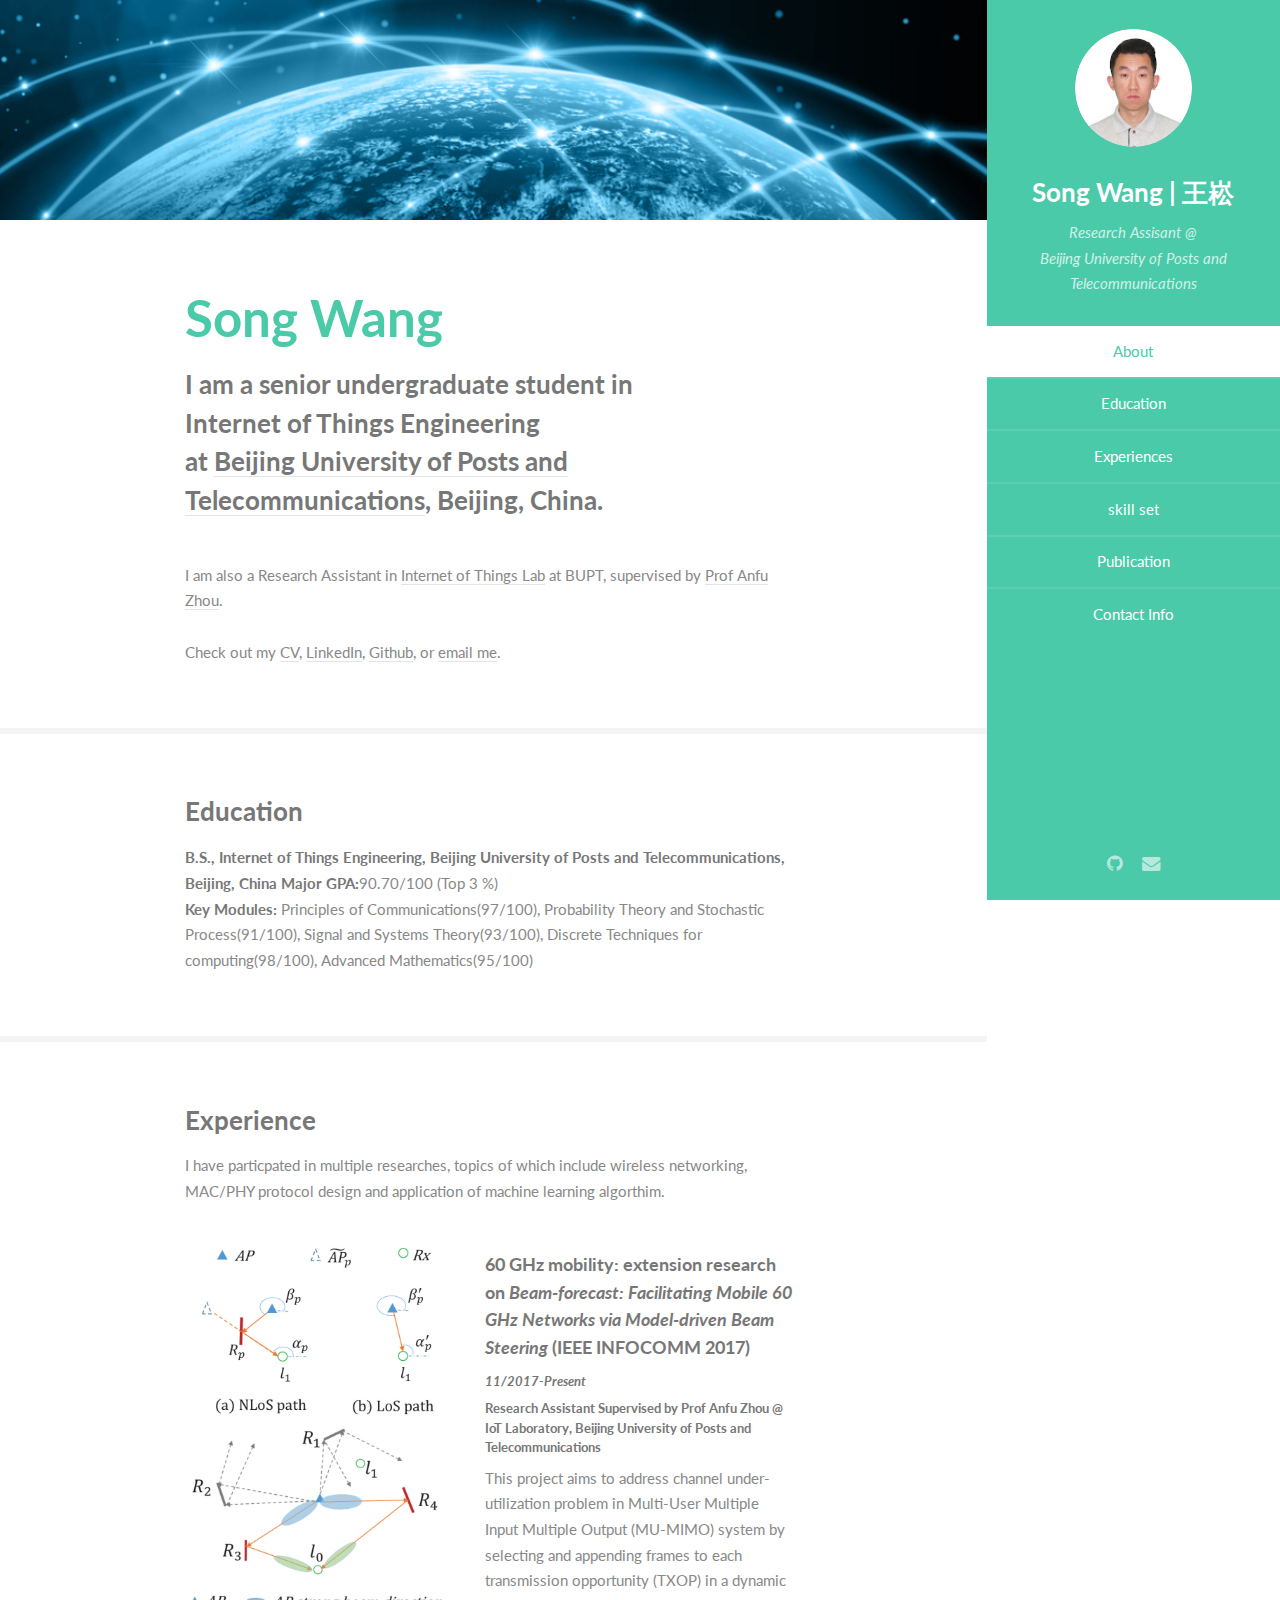
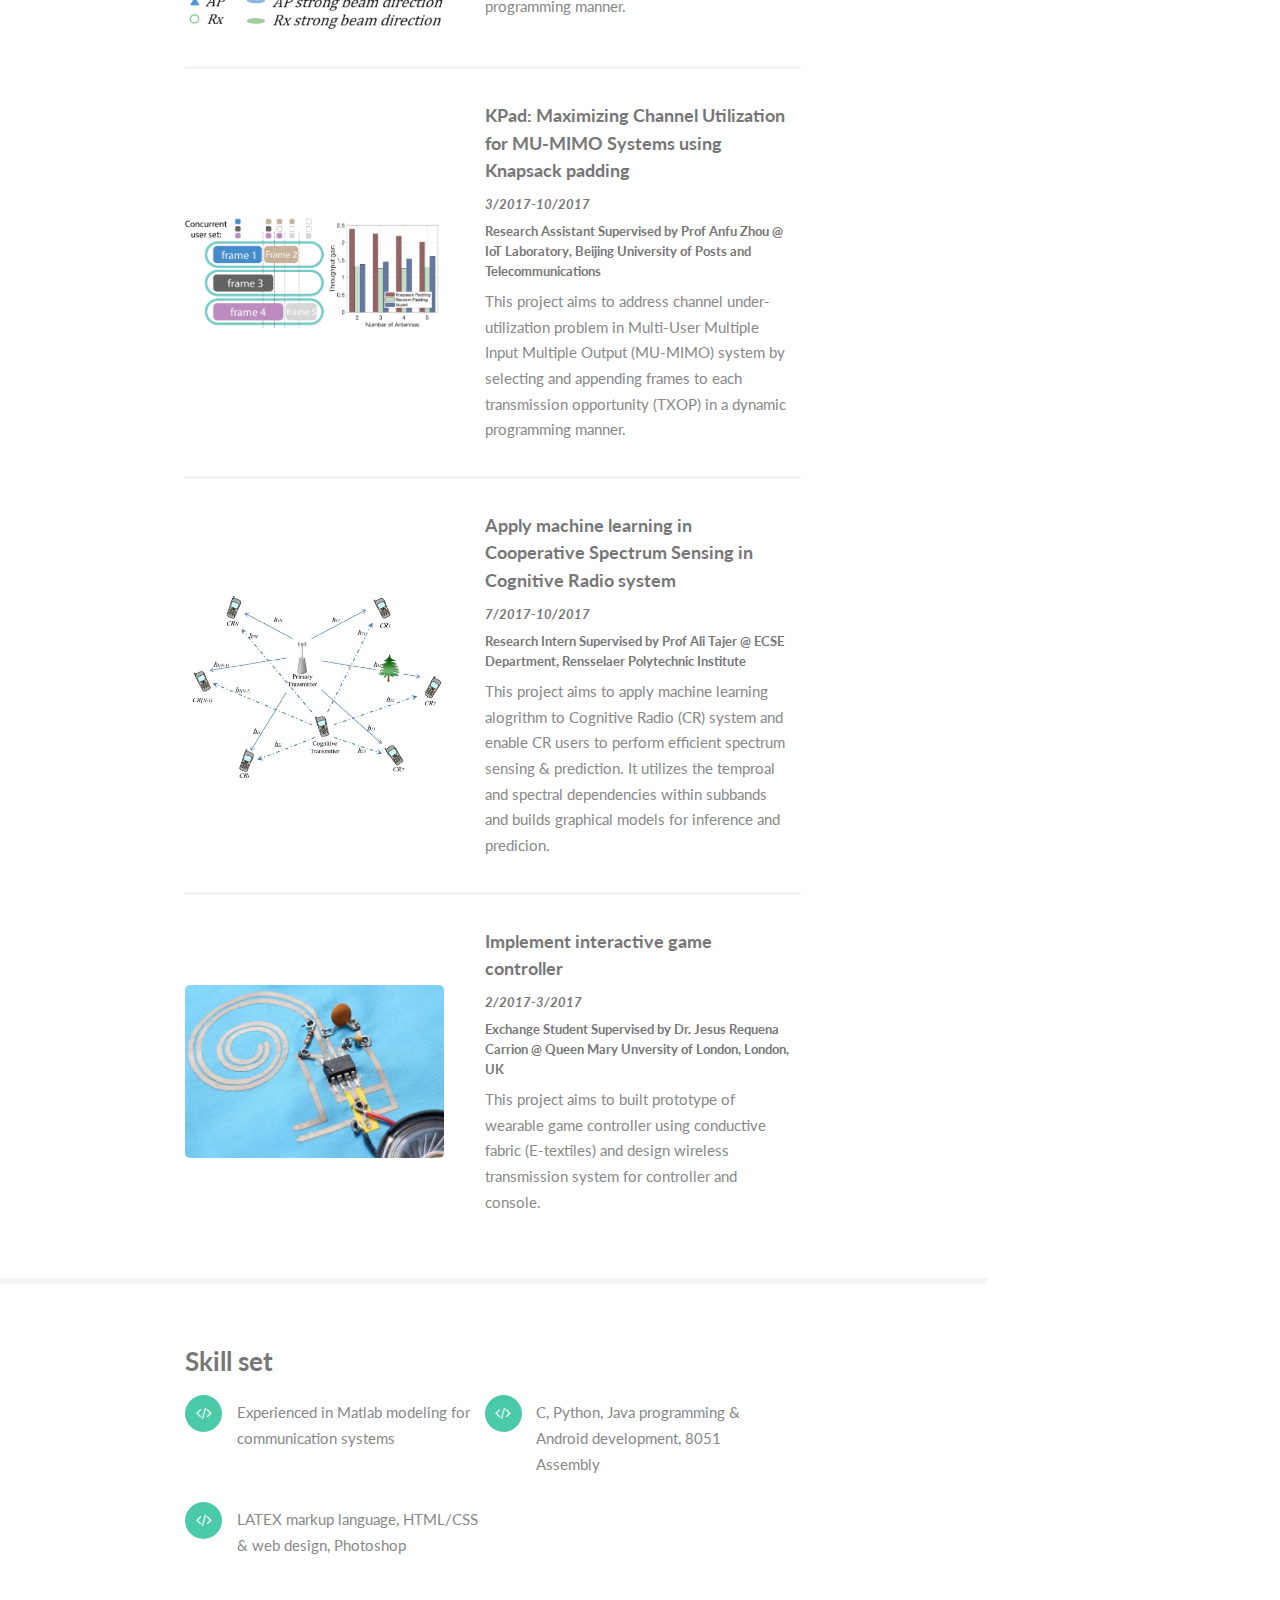
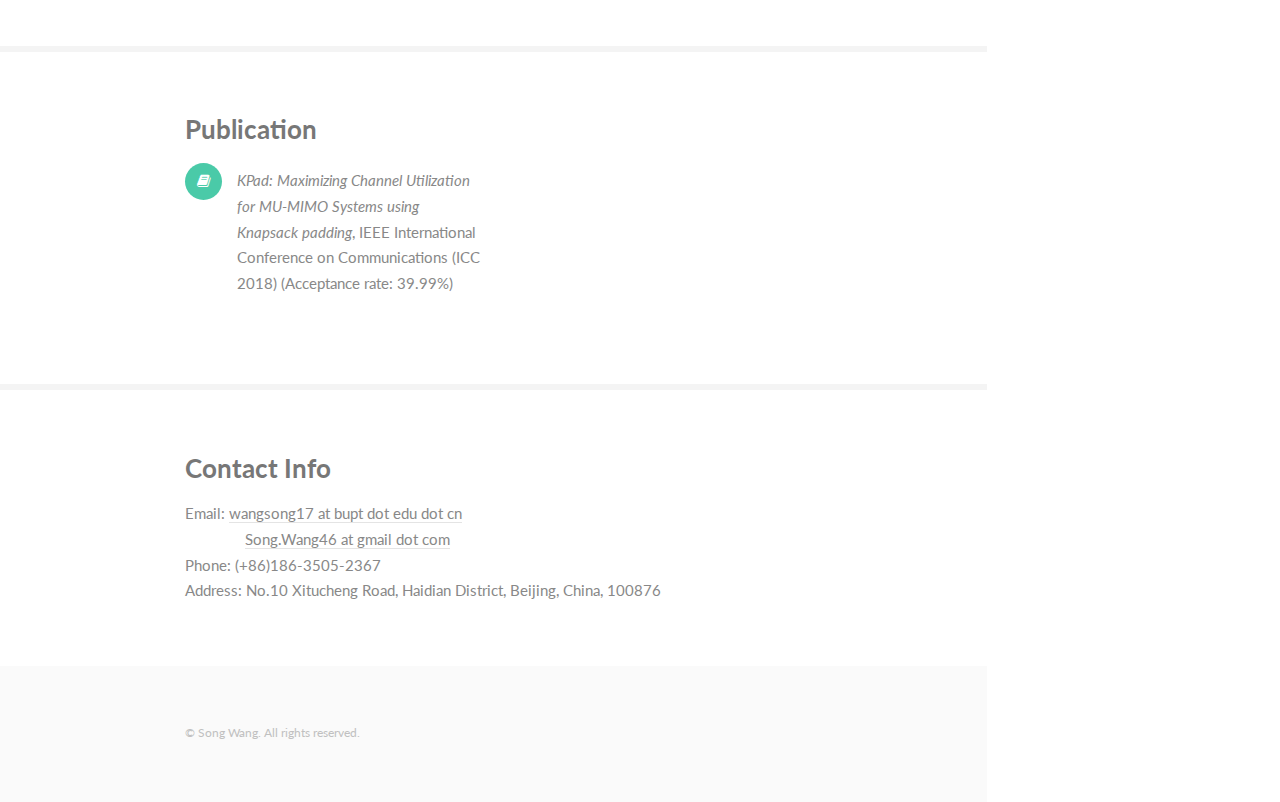
==== commit 2599db18: "ICC" ====
--- a/index.html
+++ b/index.html
@@ -135,7 +135,7 @@
 									<div class="container">
 										<h3>Publication</h3>
 										<ul class="feature-icons">
-											<li class="fa-book"><I>KPad: Maximizing Channel Utilization for MU-MIMO Systems using Knapsack padding</I>, <B>submitted to</B> IEEE International Conference on Communications (ICC 2018)</li>
+											<li class="fa-book"><I>KPad: Maximizing Channel Utilization for MU-MIMO Systems using Knapsack padding</I>, IEEE International Conference on Communications (ICC 2018) (Acceptance rate: 39.99%)</li>
 										</ul>
 									</div>
 								</section>
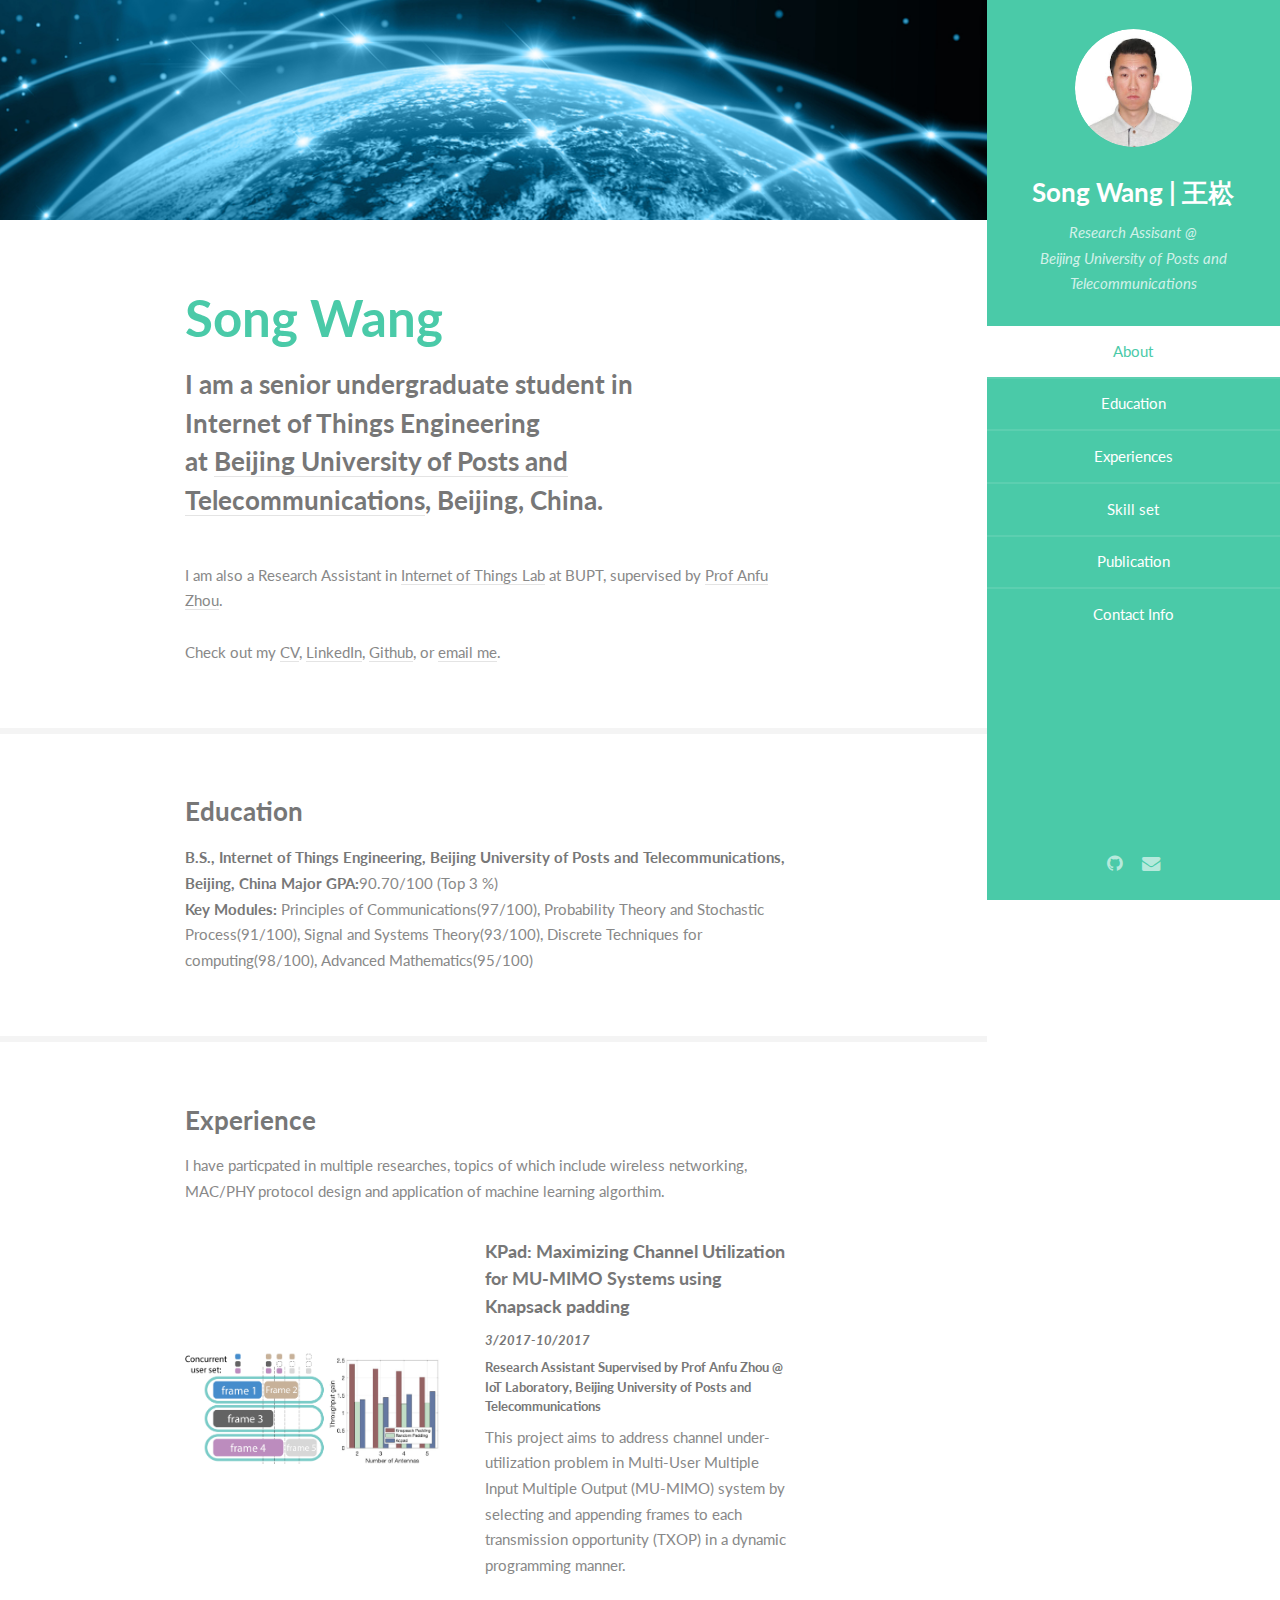
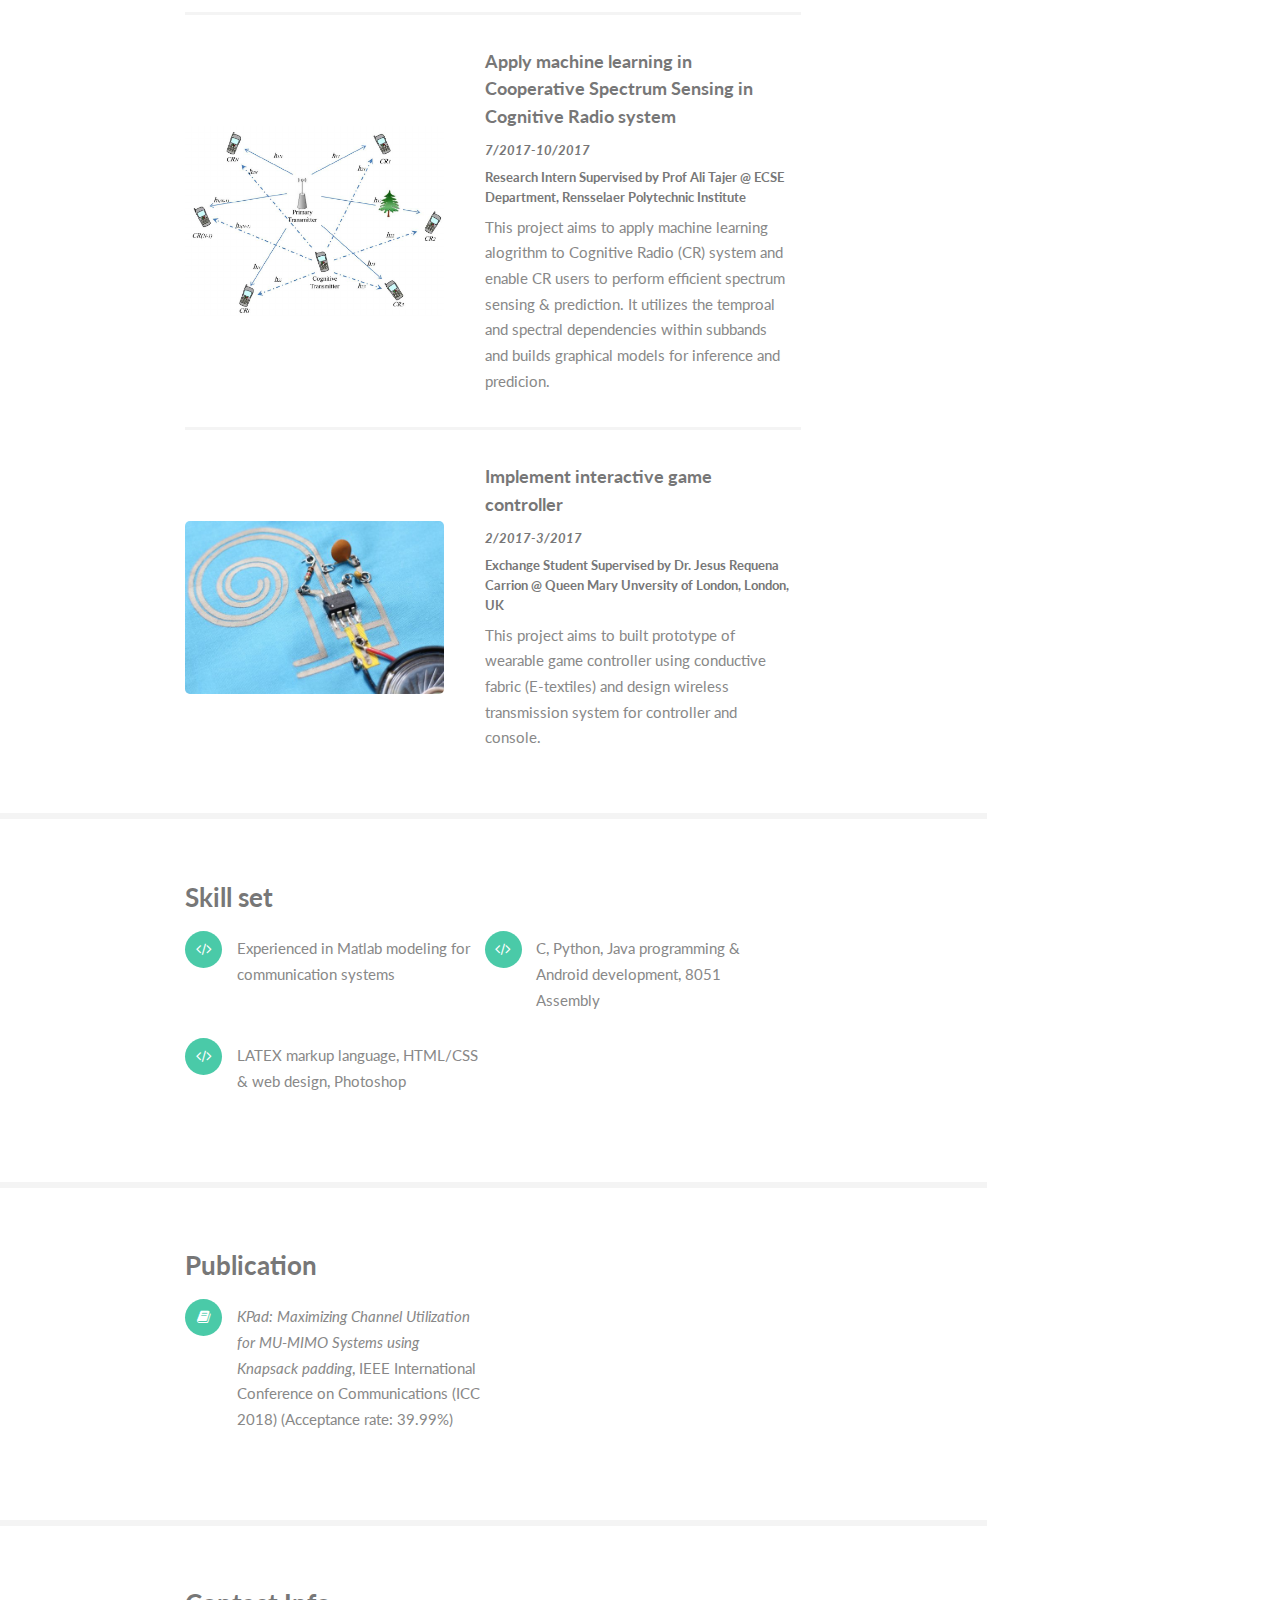
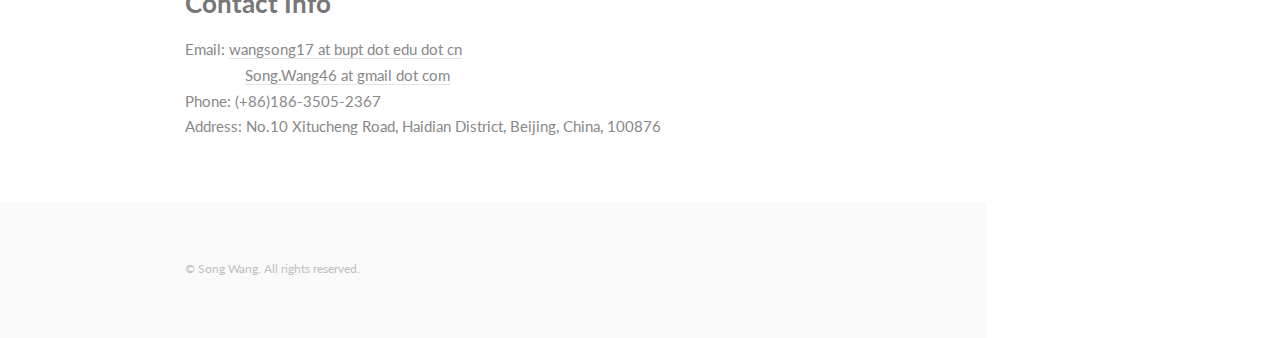
==== commit d80d8d86: "Minor error" ====
--- a/index.html
+++ b/index.html
@@ -28,7 +28,7 @@
 						<li><a href="#one" class="active">About</a></li>
 						<li><a href="#two">Education</a></li>
 						<li><a href="#three">Experiences</a></li>
-						<li><a href="#four">skill set</a></li>
+						<li><a href="#four">Skill set</a></li>
 						<li><a href="#Pub">Publication</a></li>
 						<li><a href="#five">Contact Info</a></li>
 					</ul>
@@ -78,15 +78,6 @@
 									<h3>Experience</h3>
 									<p>I have particpated in multiple researches, topics of which include wireless networking, MAC/PHY protocol design and application of machine learning algorthim. </p>
 									<div class="features">
-										<article>
-											<a href="#" class="image"><img src="images/pic04.jpg" alt="" /></a>
-											<div class="inner">
-												<h4>60 GHz mobility: extension research on <I>Beam-forecast: Facilitating Mobile 60 GHz Networks via Model-driven Beam Steering</I> (IEEE INFOCOMM 2017)</h4>
-												<h5><I>11/2017-Present</I></h5>
-												<h5>Research Assistant Supervised by <a href = "https://sites.google.com/site/zhouanfu/">Prof Anfu Zhou</a> @ <a href = "http://scs.bupt.edu.cn/cs_web/introduce/introduce_disp.aspx?iCntt=wlwjs">IoT Laboratory, Beijing University of Posts and Telecommunications</a></h5>
-												<p>This project aims to address channel under-utilization problem in Multi-User Multiple Input Multiple Output (MU-MIMO) system by selecting and appending frames to each transmission opportunity (TXOP) in a dynamic programming manner.</p>
-											</div>
-										</article>
 										<article>
 										<article>
 											<a href="#" class="image"><img src="images/pic02.jpg" alt="" /></a>
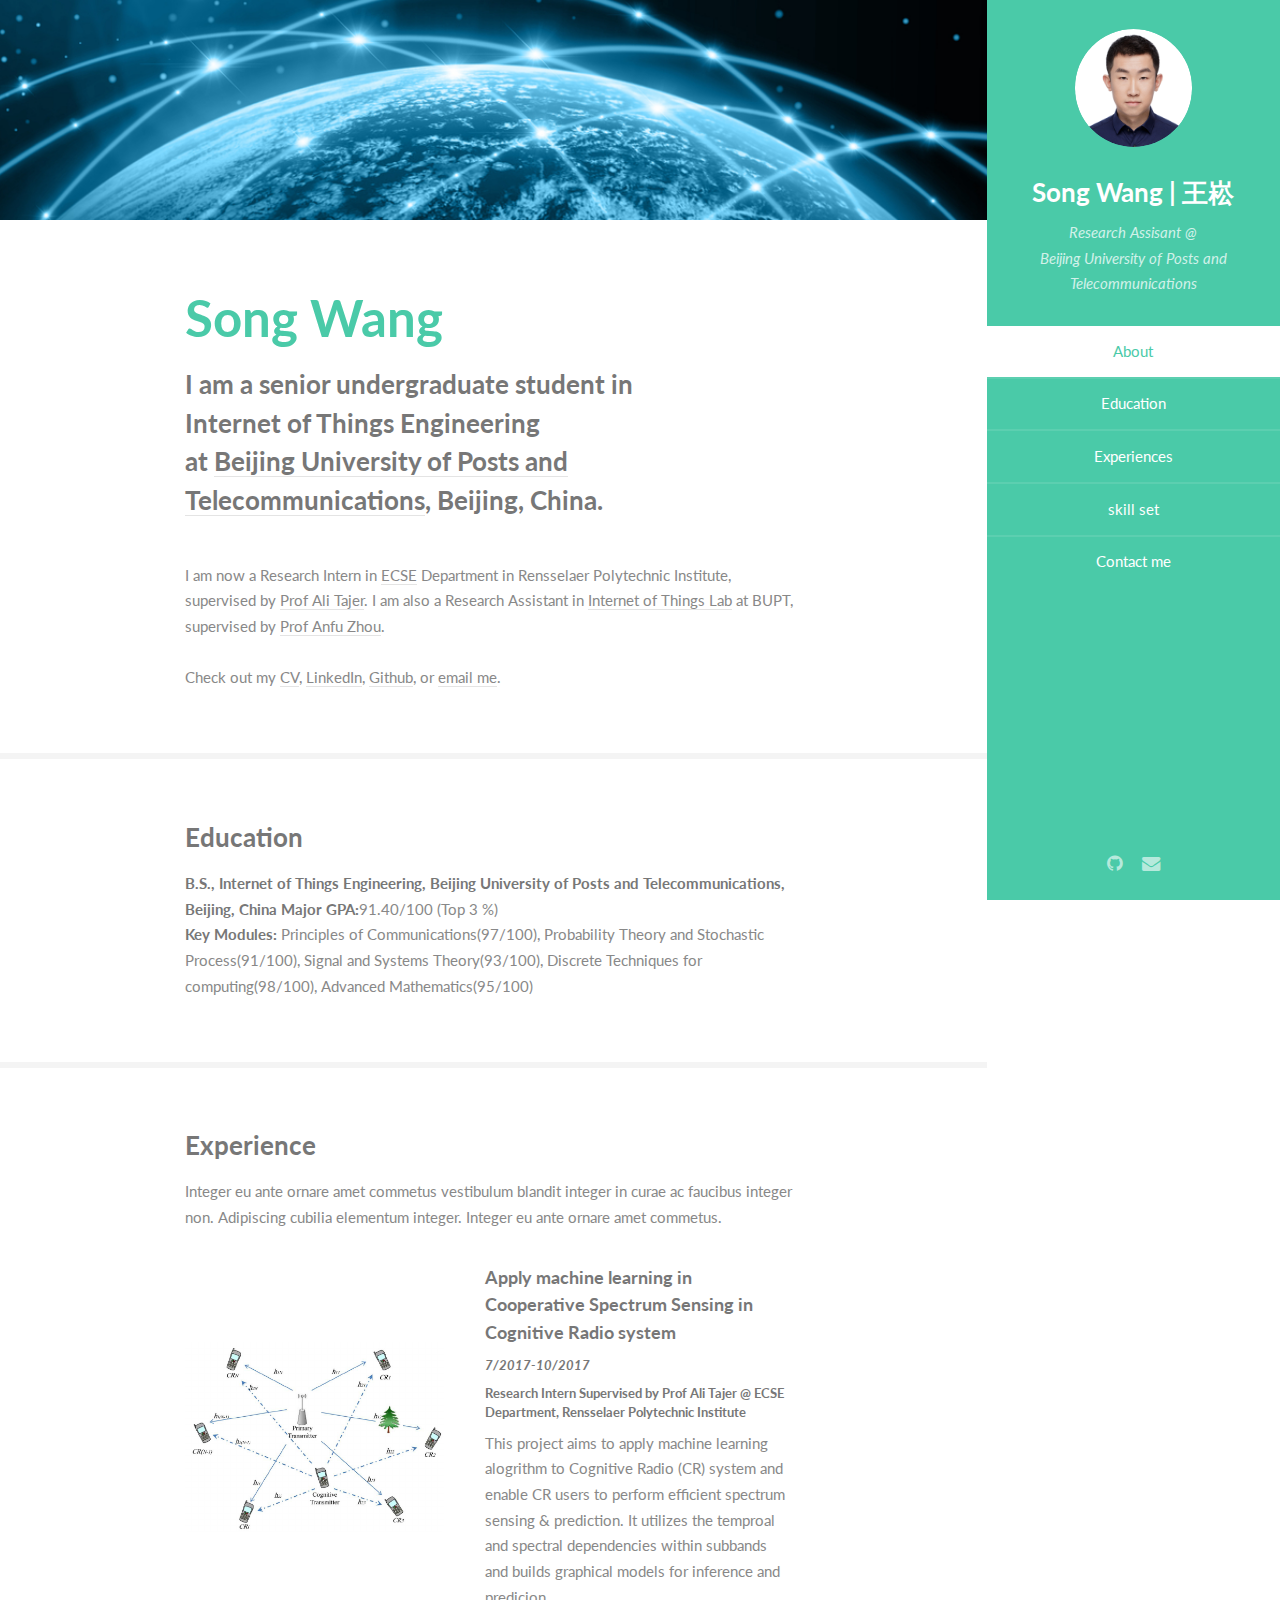
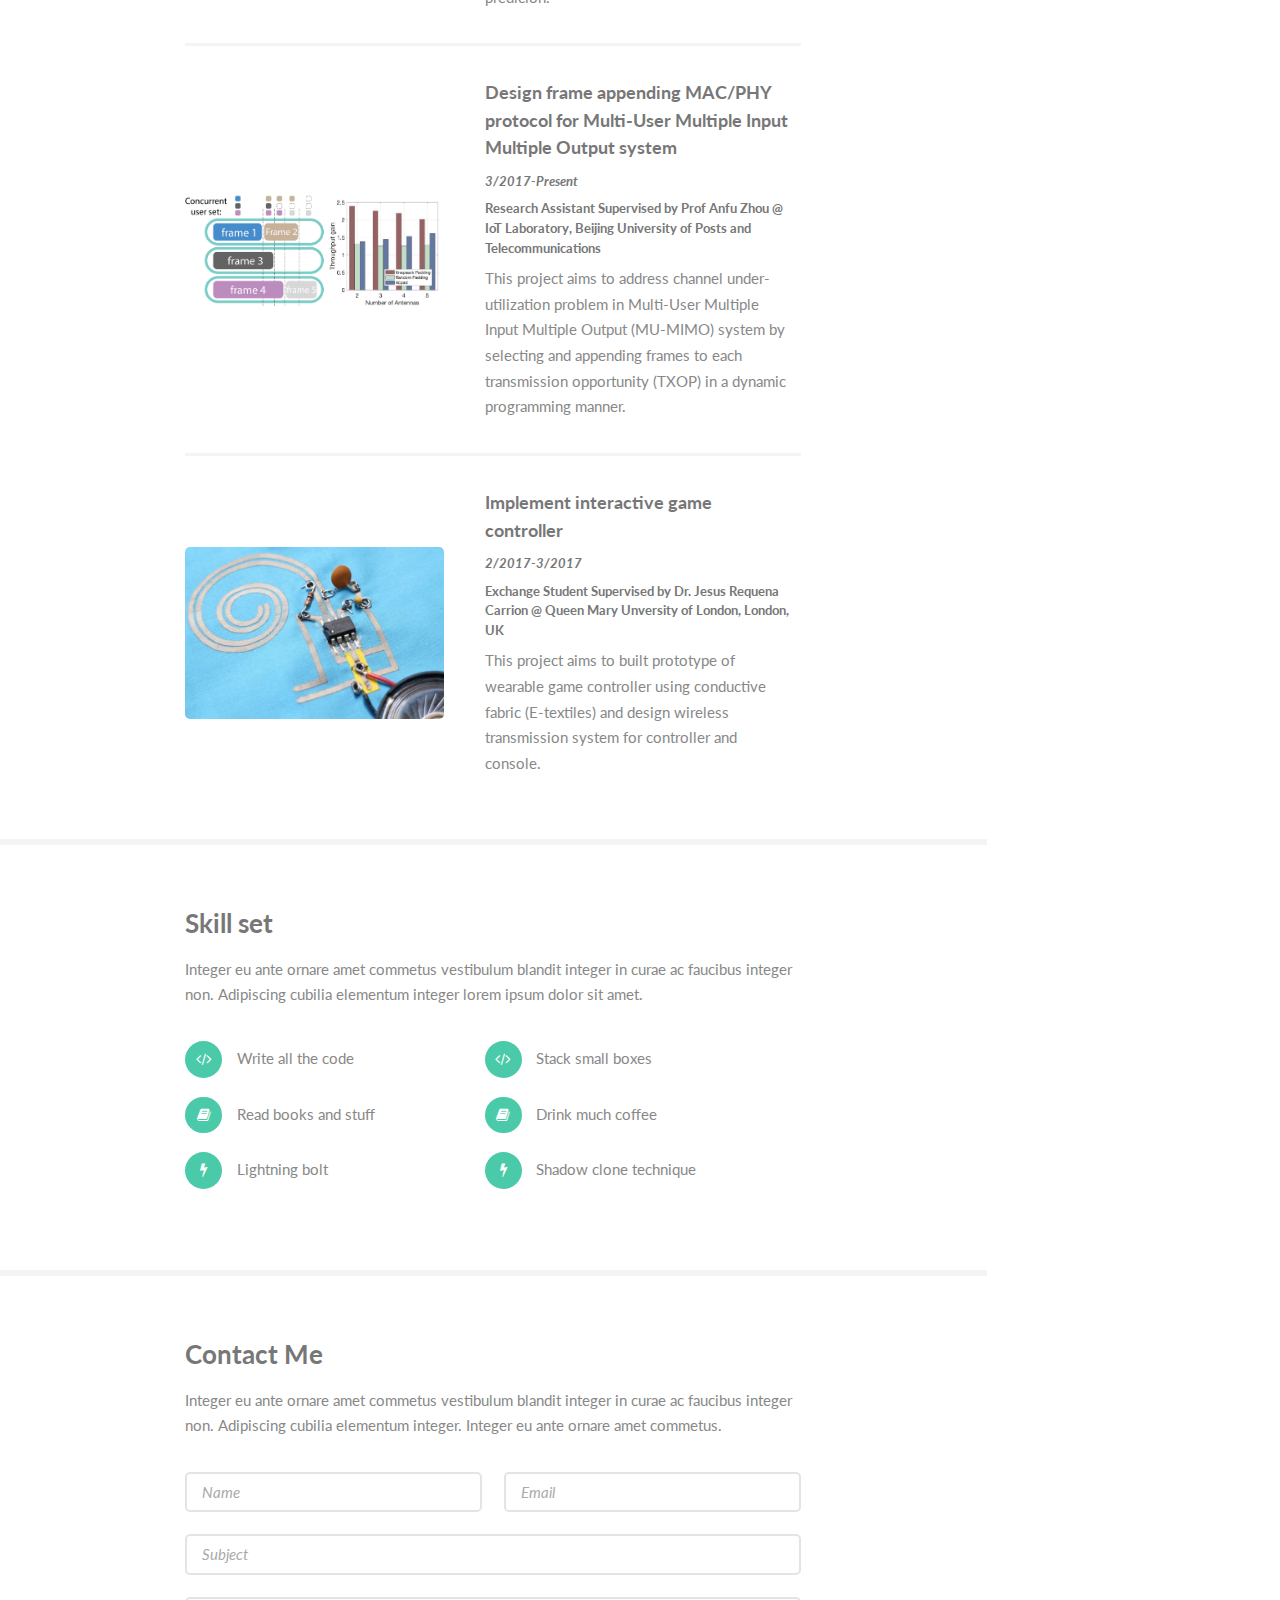
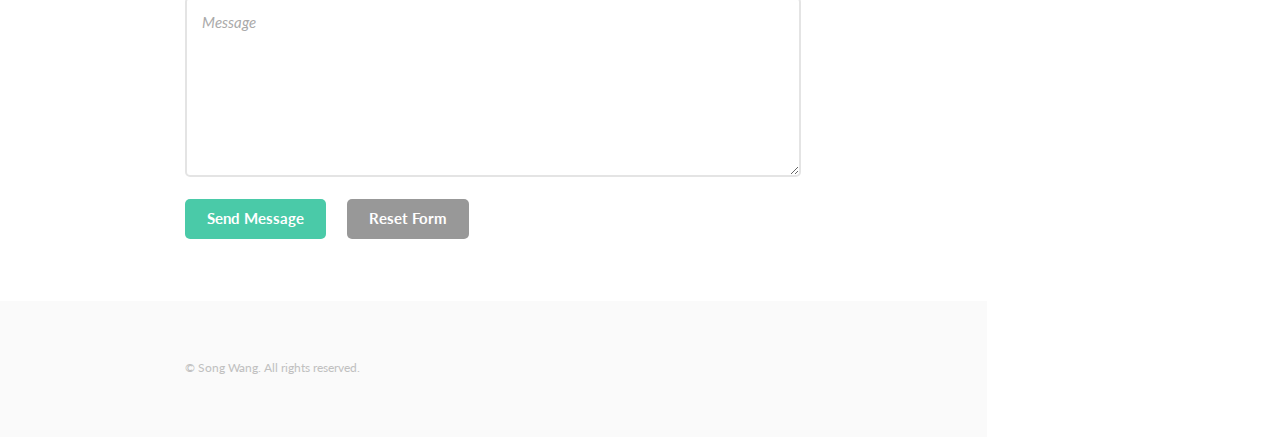
==== commit ddf243a0: "Add files via upload" ====
--- a/index.html
+++ b/index.html
@@ -28,9 +28,8 @@
 						<li><a href="#one" class="active">About</a></li>
 						<li><a href="#two">Education</a></li>
 						<li><a href="#three">Experiences</a></li>
-						<li><a href="#four">Skill set</a></li>
-						<li><a href="#Pub">Publication</a></li>
-						<li><a href="#five">Contact Info</a></li>
+						<li><a href="#four">skill set</a></li>
+						<li><a href="#five">Contact me</a></li>
 					</ul>
 				</nav>
 				<footer>
@@ -54,7 +53,8 @@
 										<h2>Song Wang</h2>
 										<p>I am a senior undergraduate student in </br> Internet of Things Engineering </br>at <a href="http://www.bupt.edu.cn">Beijing University of Posts and Telecommunications</a>, Beijing, China.</p>
 									</header>
-									<p>I am also a Research Assistant in <a href="http://scs.bupt.edu.cn/cs_web/introduce/introduce_disp.aspx?iCntt=wlwjs">Internet of Things Lab</a> at BUPT, supervised by <a href="https://sites.google.com/site/zhouanfu/">Prof Anfu Zhou</a>.
+									<p>I am now a Research Intern in <a href="https://ecse.rpi.edu">ECSE</a> Department in Rensselaer Polytechnic Institute, supervised by <a href="https://ecse.rpi.edu/~tajer/">Prof Ali Tajer</a>.
+                  I am also a Research Assistant in <a href="http://scs.bupt.edu.cn/cs_web/introduce/introduce_disp.aspx?iCntt=wlwjs">Internet of Things Lab</a> at BUPT, supervised by <a href="https://sites.google.com/site/zhouanfu/">Prof Anfu Zhou</a>.
                   <br />
 									<br />
                   Check out my <a href="resume/CV.pdf">CV</a>, <a href="https://www.linkedin.com/in/song-wang-048a1b147/">LinkedIn</a>, <a href="https://github.com/S0ngWang">Github</a>, or <a href="mailto:Song.Wang46@gmail.com">email me</a>.</p>
@@ -66,7 +66,7 @@
 									<div class="container">
 										<h3>Education</h3>
 										<p><B>B.S., Internet of Things Engineering, Beijing University of Posts and Telecommunications, Beijing, China</B><br\>
-										<B>Major GPA:</B>90.70/100 (Top 3 %)
+										<B>Major GPA:</B>91.40/100 (Top 3 %)
 											<br \><B>Key Modules:</B> Principles of Communications(97/100), Probability Theory and Stochastic Process(91/100), Signal and Systems Theory(93/100), Discrete Techniques for computing(98/100), Advanced Mathematics(95/100)
 										</p>
 									</div>
@@ -76,18 +76,8 @@
 							<section id="three">
 								<div class="container">
 									<h3>Experience</h3>
-									<p>I have particpated in multiple researches, topics of which include wireless networking, MAC/PHY protocol design and application of machine learning algorthim. </p>
+									<p>Integer eu ante ornare amet commetus vestibulum blandit integer in curae ac faucibus integer non. Adipiscing cubilia elementum integer. Integer eu ante ornare amet commetus.</p>
 									<div class="features">
-										<article>
-										<article>
-											<a href="#" class="image"><img src="images/pic02.jpg" alt="" /></a>
-											<div class="inner">
-												<h4>KPad: Maximizing Channel Utilization for MU-MIMO Systems using Knapsack padding</h4>
-												<h5><I>3/2017-10/2017</I></h5>
-												<h5>Research Assistant Supervised by <a href = "https://sites.google.com/site/zhouanfu/">Prof Anfu Zhou</a> @ <a href = "http://scs.bupt.edu.cn/cs_web/introduce/introduce_disp.aspx?iCntt=wlwjs">IoT Laboratory, Beijing University of Posts and Telecommunications</a></h5>
-												<p>This project aims to address channel under-utilization problem in Multi-User Multiple Input Multiple Output (MU-MIMO) system by selecting and appending frames to each transmission opportunity (TXOP) in a dynamic programming manner.</p>
-											</div>
-										</article>
 										<article>
 											<a href="#" class="image"><img src="images/pic01.jpg" alt="" /></a>
 											<div class="inner">
@@ -95,6 +85,15 @@
 												<h5><I>7/2017-10/2017</I></h5>
 												<h5>Research Intern Supervised by <a href = "https://ecse.rpi.edu/~tajer/">Prof Ali Tajer</a> @ <a href = "https://ecse.rpi.edu">ECSE Department, Rensselaer Polytechnic Institute</a></h5>
 												<p>This project aims to apply machine learning alogrithm to Cognitive Radio (CR) system and enable CR users to perform efficient spectrum sensing & prediction. It utilizes the temproal and spectral dependencies within subbands and builds graphical models for inference and predicion.</p>
+											</div>
+										</article>
+										<article>
+											<a href="#" class="image"><img src="images/pic02.jpg" alt="" /></a>
+											<div class="inner">
+												<h4>Design frame appending MAC/PHY protocol for  Multi-User Multiple Input Multiple Output system</h4>
+												<h5><I>3/2017-Present</I></h5>
+												<h5>Research Assistant Supervised by <a href = "https://sites.google.com/site/zhouanfu/">Prof Anfu Zhou</a> @ <a href = "http://scs.bupt.edu.cn/cs_web/introduce/introduce_disp.aspx?iCntt=wlwjs">IoT Laboratory, Beijing University of Posts and Telecommunications</a></h5>
+												<p>This project aims to address channel under-utilization problem in Multi-User Multiple Input Multiple Output (MU-MIMO) system by selecting and appending frames to each transmission opportunity (TXOP) in a dynamic programming manner.</p>
 											</div>
 										</article>
 										<article>
@@ -114,19 +113,14 @@
 								<section id="Four">
 									<div class="container">
 										<h3>Skill set</h3>
+										<p>Integer eu ante ornare amet commetus vestibulum blandit integer in curae ac faucibus integer non. Adipiscing cubilia elementum integer lorem ipsum dolor sit amet.</p>
 										<ul class="feature-icons">
-											<li class="fa-code">Experienced in Matlab modeling for communication systems</li>
-											<li class="fa-code">C, Python, Java programming & Android development, 8051 Assembly</li>
-											<li class="fa-code">LATEX markup language, HTML/CSS & web design, Photoshop</li>
-										</ul>
-									</div>
-								</section>
-
-								<section id="Pub">
-									<div class="container">
-										<h3>Publication</h3>
-										<ul class="feature-icons">
-											<li class="fa-book"><I>KPad: Maximizing Channel Utilization for MU-MIMO Systems using Knapsack padding</I>, IEEE International Conference on Communications (ICC 2018) (Acceptance rate: 39.99%)</li>
+											<li class="fa-code">Write all the code</li>
+											<li class="fa-code">Stack small boxes</li>
+											<li class="fa-book">Read books and stuff</li>
+											<li class="fa-book">Drink much coffee</li>
+											<li class="fa-bolt">Lightning bolt</li>
+											<li class="fa-bolt">Shadow clone technique</li>
 										</ul>
 									</div>
 								</section>
@@ -134,11 +128,28 @@
 							<!-- Five -->
 								<section id="five">
 									<div class="container">
-										<h3>Contact Info</h3>
-										<p>Email: <a href = "mailto:wangsong17@bupt.edu.cn">wangsong17 at bupt dot edu dot cn</a><br \>
-									  &nbsp &nbsp &nbsp &nbsp &nbsp &nbsp &nbsp &nbsp<a href = "mailto:Song.Wang46@gmail.com">Song.Wang46 at gmail dot com</a><br \>
-										Phone: (+86)186-3505-2367 <br \>
-										Address: No.10 Xitucheng Road, Haidian District, Beijing, China, 100876
+										<h3>Contact Me</h3>
+										<p>Integer eu ante ornare amet commetus vestibulum blandit integer in curae ac faucibus integer non. Adipiscing cubilia elementum integer. Integer eu ante ornare amet commetus.</p>
+										<form method="post" action="#">
+											<div class="row uniform">
+												<div class="6u 12u(xsmall)"><input type="text" name="name" id="name" placeholder="Name" /></div>
+												<div class="6u 12u(xsmall)"><input type="email" name="email" id="email" placeholder="Email" /></div>
+											</div>
+											<div class="row uniform">
+												<div class="12u"><input type="text" name="subject" id="subject" placeholder="Subject" /></div>
+											</div>
+											<div class="row uniform">
+												<div class="12u"><textarea name="message" id="message" placeholder="Message" rows="6"></textarea></div>
+											</div>
+											<div class="row uniform">
+												<div class="12u">
+													<ul class="actions">
+														<li><input type="submit" class="special" value="Send Message" /></li>
+														<li><input type="reset" value="Reset Form" /></li>
+													</ul>
+												</div>
+											</div>
+										</form>
 									</div>
 								</section>
 
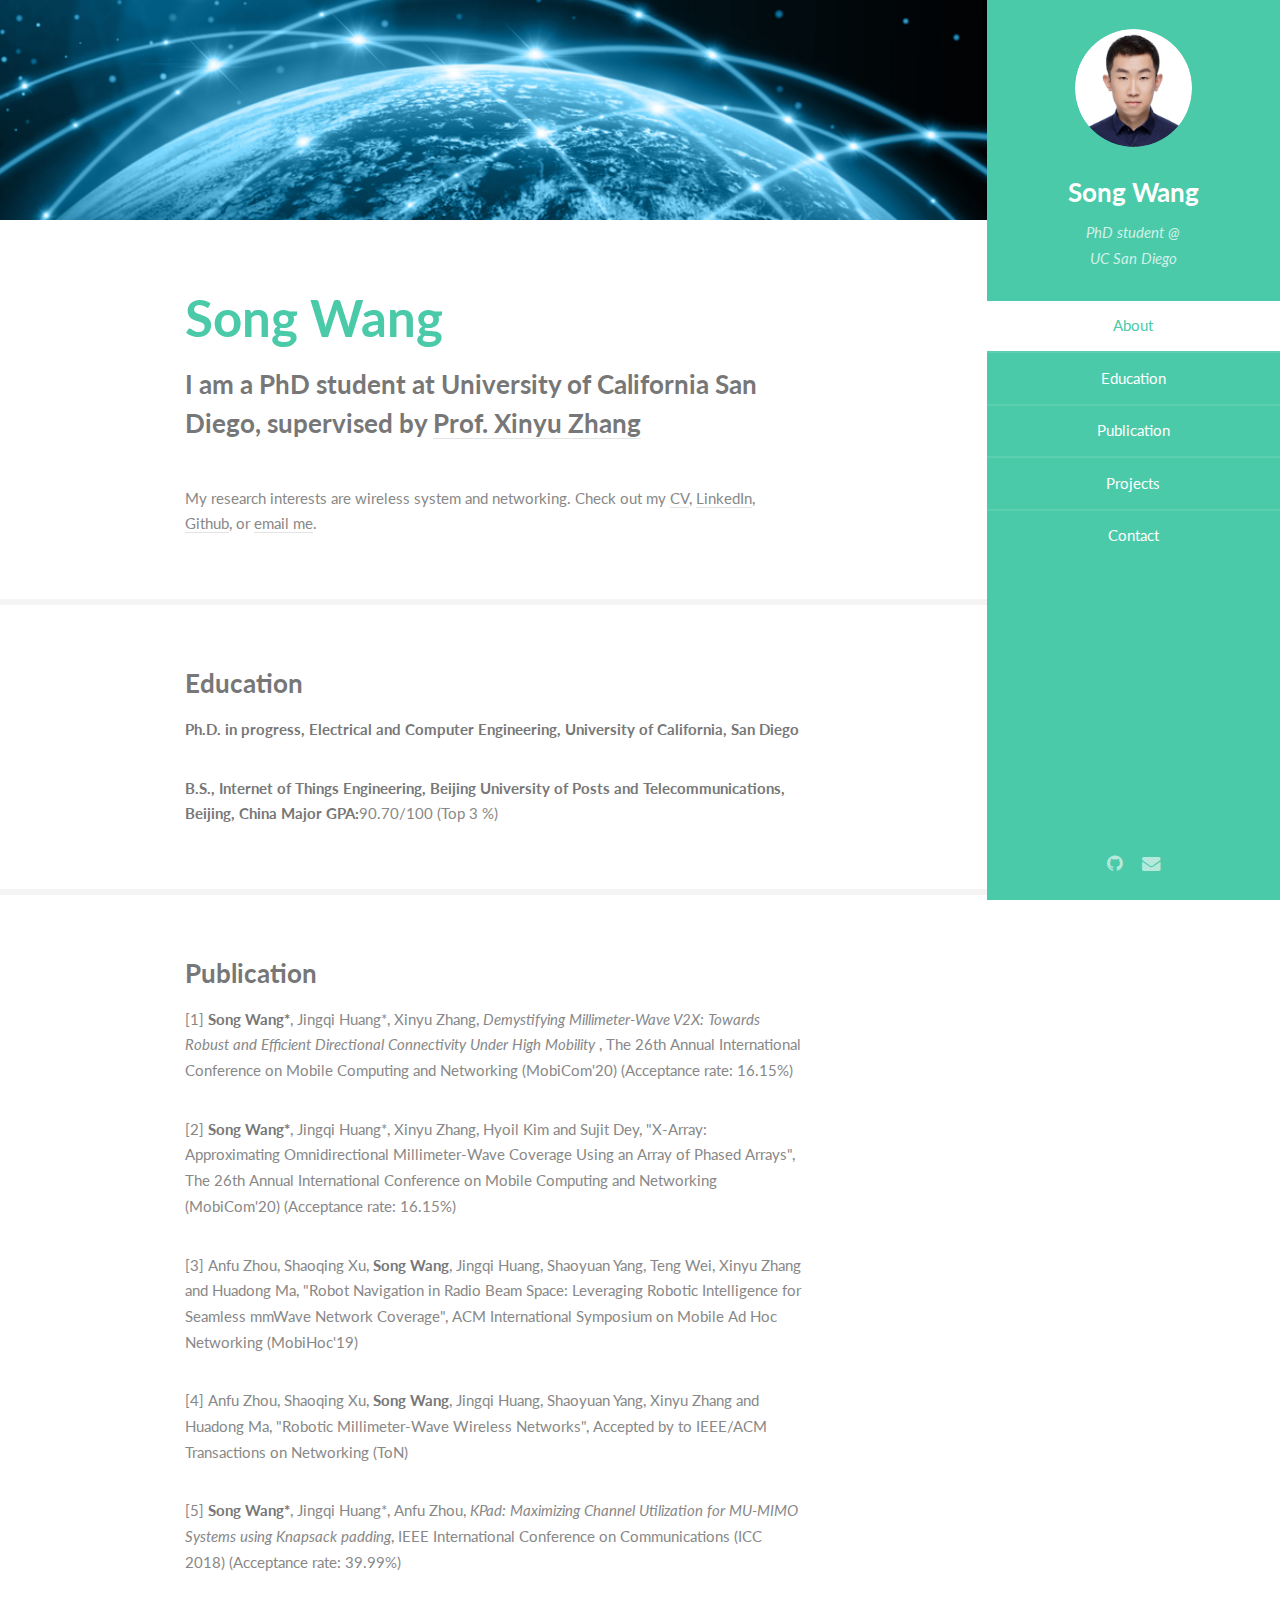
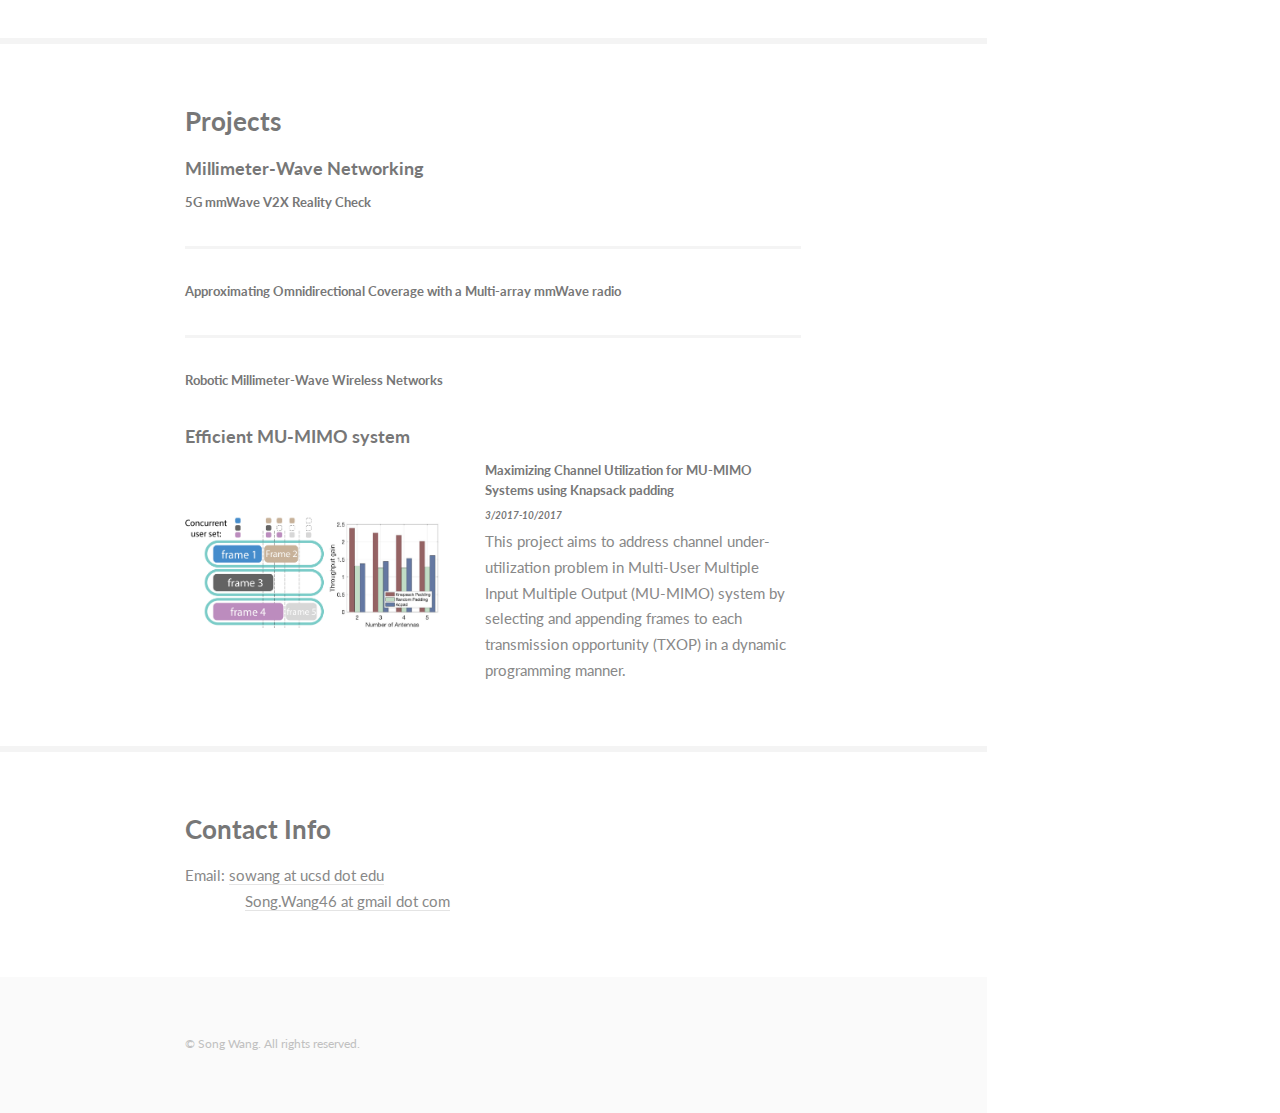
==== commit 1ae34b3c: "Add files via upload" ====
--- a/index.html
+++ b/index.html
@@ -6,7 +6,7 @@
 -->
 <html>
 	<head>
-		<title>Song Wang | 王崧</title>
+		<title>Song Wang</title>
 		<meta charset="utf-8" />
 		<meta name="viewport" content="width=device-width, initial-scale=1" />
 		<!--[if lte IE 8]><script src="assets/js/ie/html5shiv.js"></script><![endif]-->
@@ -19,17 +19,18 @@
 			<section id="header">
 				<header>
 					<span class="image avatar"><img src="images/avatar.jpg" alt="" /></span>
-					<h1 id="logo"><a href="#">Song Wang | 王崧</a></h1>
-					<p>Research Assisant @<br />
-					Beijing University of Posts and Telecommunications</p>
+					<h1 id="logo"><a href="#">Song Wang</a></h1>
+					<p>PhD student @<br />
+					UC San Diego</p>
 				</header>
 				<nav id="nav">
 					<ul>
 						<li><a href="#one" class="active">About</a></li>
 						<li><a href="#two">Education</a></li>
-						<li><a href="#three">Experiences</a></li>
-						<li><a href="#four">skill set</a></li>
-						<li><a href="#five">Contact me</a></li>
+						<li><a href="#Pub">Publication</a></li>
+						<li><a href="#three">Projects</a></li>
+						<!-- <li><a href="#four">Skill set</a></li> -->
+						<li><a href="#five">Contact</a></li>
 					</ul>
 				</nav>
 				<footer>
@@ -51,13 +52,10 @@
 								<div class="container">
 									<header class="major">
 										<h2>Song Wang</h2>
-										<p>I am a senior undergraduate student in </br> Internet of Things Engineering </br>at <a href="http://www.bupt.edu.cn">Beijing University of Posts and Telecommunications</a>, Beijing, China.</p>
+										<p>I am a PhD student at University of California San Diego, supervised by <a href="http://xyzhang.ucsd.edu">Prof. Xinyu Zhang</a></p>
 									</header>
-									<p>I am now a Research Intern in <a href="https://ecse.rpi.edu">ECSE</a> Department in Rensselaer Polytechnic Institute, supervised by <a href="https://ecse.rpi.edu/~tajer/">Prof Ali Tajer</a>.
-                  I am also a Research Assistant in <a href="http://scs.bupt.edu.cn/cs_web/introduce/introduce_disp.aspx?iCntt=wlwjs">Internet of Things Lab</a> at BUPT, supervised by <a href="https://sites.google.com/site/zhouanfu/">Prof Anfu Zhou</a>.
-                  <br />
-									<br />
-                  Check out my <a href="resume/CV.pdf">CV</a>, <a href="https://www.linkedin.com/in/song-wang-048a1b147/">LinkedIn</a>, <a href="https://github.com/S0ngWang">Github</a>, or <a href="mailto:Song.Wang46@gmail.com">email me</a>.</p>
+									<p>My research interests are wireless system and networking. 
+                  Check out my <a href="resume/CV.pdf">CV</a>, <a href="https://www.linkedin.com/in/song-wang-048a1b147/">LinkedIn</a>, <a href="https://github.com/sowang46">Github</a>, or <a href="mailto:sowang@ucsd.edu">email me</a>.</p>
 								</div>
 							</section>
 
@@ -65,9 +63,31 @@
 								<section id="two">
 									<div class="container">
 										<h3>Education</h3>
+										<p> <B>Ph.D. in progress, Electrical and Computer Engineering, University of California, San Diego</B>
+										</p>
 										<p><B>B.S., Internet of Things Engineering, Beijing University of Posts and Telecommunications, Beijing, China</B><br\>
-										<B>Major GPA:</B>91.40/100 (Top 3 %)
-											<br \><B>Key Modules:</B> Principles of Communications(97/100), Probability Theory and Stochastic Process(91/100), Signal and Systems Theory(93/100), Discrete Techniques for computing(98/100), Advanced Mathematics(95/100)
+										<B>Major GPA:</B>90.70/100 (Top 3 %)
+										</p>
+									</div>
+								</section>
+
+						<section id="Pub">
+									<div class="container">
+										<h3>Publication</h3>
+										<p>
+											[1] <B>Song Wang*</B>, Jingqi Huang*, Xinyu Zhang, <I> Demystifying Millimeter-Wave V2X: Towards Robust and Efficient Directional Connectivity Under High Mobility </I>, The 26th Annual International Conference on Mobile Computing and Networking (MobiCom'20) (Acceptance rate: 16.15%)
+										</p>
+										<p>
+											[2] <B>Song Wang*</B>, Jingqi Huang*, Xinyu Zhang, Hyoil Kim and Sujit Dey, "X-Array: Approximating Omnidirectional Millimeter-Wave Coverage Using an Array of Phased Arrays", The 26th Annual International Conference on Mobile Computing and Networking (MobiCom'20) (Acceptance rate: 16.15%)
+										</p>
+										<p>
+											[3] Anfu Zhou, Shaoqing Xu, <B>Song Wang</B>, Jingqi Huang, Shaoyuan Yang, Teng Wei, Xinyu Zhang and Huadong Ma, "Robot Navigation in Radio Beam Space: Leveraging Robotic Intelligence for Seamless mmWave Network Coverage", ACM International Symposium on Mobile Ad Hoc Networking (MobiHoc'19)
+										</p>
+										<p>
+											[4] Anfu Zhou, Shaoqing Xu, <B>Song Wang</B>, Jingqi Huang, Shaoyuan Yang, Xinyu Zhang and Huadong Ma, "Robotic Millimeter-Wave Wireless Networks", Accepted by to IEEE/ACM Transactions on Networking (ToN)
+										</p>
+										<p>
+											[5] <B>Song Wang*</B>, Jingqi Huang*, Anfu Zhou, <I>KPad: Maximizing Channel Utilization for MU-MIMO Systems using Knapsack padding</I>, IEEE International Conference on Communications (ICC 2018) (Acceptance rate: 39.99%)
 										</p>
 									</div>
 								</section>
@@ -75,34 +95,27 @@
 						<!-- Three -->
 							<section id="three">
 								<div class="container">
-									<h3>Experience</h3>
-									<p>Integer eu ante ornare amet commetus vestibulum blandit integer in curae ac faucibus integer non. Adipiscing cubilia elementum integer. Integer eu ante ornare amet commetus.</p>
+									<h3>Projects</h3>
+									<h4>Millimeter-Wave Networking</h4>
 									<div class="features">
 										<article>
-											<a href="#" class="image"><img src="images/pic01.jpg" alt="" /></a>
-											<div class="inner">
-												<h4>Apply machine learning in Cooperative Spectrum Sensing in Cognitive Radio system</h4>
-												<h5><I>7/2017-10/2017</I></h5>
-												<h5>Research Intern Supervised by <a href = "https://ecse.rpi.edu/~tajer/">Prof Ali Tajer</a> @ <a href = "https://ecse.rpi.edu">ECSE Department, Rensselaer Polytechnic Institute</a></h5>
-												<p>This project aims to apply machine learning alogrithm to Cognitive Radio (CR) system and enable CR users to perform efficient spectrum sensing & prediction. It utilizes the temproal and spectral dependencies within subbands and builds graphical models for inference and predicion.</p>
-											</div>
+											<h5>5G mmWave V2X Reality Check</h5>
 										</article>
+										<article>
+											<h5>Approximating Omnidirectional Coverage with a Multi-array mmWave radio</h5>
+										</article>
+										<article>
+											<h5>Robotic Millimeter-Wave Wireless Networks</h5>
+										</article>
+									</div>
+									<h4>Efficient MU-MIMO system</h4>
+									<div class="features">
 										<article>
 											<a href="#" class="image"><img src="images/pic02.jpg" alt="" /></a>
 											<div class="inner">
-												<h4>Design frame appending MAC/PHY protocol for  Multi-User Multiple Input Multiple Output system</h4>
-												<h5><I>3/2017-Present</I></h5>
-												<h5>Research Assistant Supervised by <a href = "https://sites.google.com/site/zhouanfu/">Prof Anfu Zhou</a> @ <a href = "http://scs.bupt.edu.cn/cs_web/introduce/introduce_disp.aspx?iCntt=wlwjs">IoT Laboratory, Beijing University of Posts and Telecommunications</a></h5>
+												<h5>Maximizing Channel Utilization for MU-MIMO Systems using Knapsack padding</h5>
+												<h6><I>3/2017-10/2017</I></h6>
 												<p>This project aims to address channel under-utilization problem in Multi-User Multiple Input Multiple Output (MU-MIMO) system by selecting and appending frames to each transmission opportunity (TXOP) in a dynamic programming manner.</p>
-											</div>
-										</article>
-										<article>
-											<a href="#" class="image"><img src="images/pic03.jpg" alt="" /></a>
-											<div class="inner">
-												<h4>Implement interactive game controller</h4>
-												<h5><I>2/2017-3/2017</I></h5>
-												<h5>Exchange Student Supervised by <a href = "http://www.eecs.qmul.ac.uk/~jrequena/">Dr. Jesus Requena Carrion</a> @ <a href = "http://www.qmul.ac.uk">Queen Mary Unversity of London</a>, London, UK</h5>
-												<p>This project aims to built prototype of wearable game controller using conductive fabric (E-textiles) and design wireless transmission system for controller and console.</p>
 											</div>
 										</article>
 									</div>
@@ -110,46 +123,23 @@
 							</section>
 
 							<!-- Four -->
-								<section id="Four">
+								<!-- <section id="Four">
 									<div class="container">
 										<h3>Skill set</h3>
-										<p>Integer eu ante ornare amet commetus vestibulum blandit integer in curae ac faucibus integer non. Adipiscing cubilia elementum integer lorem ipsum dolor sit amet.</p>
 										<ul class="feature-icons">
-											<li class="fa-code">Write all the code</li>
-											<li class="fa-code">Stack small boxes</li>
-											<li class="fa-book">Read books and stuff</li>
-											<li class="fa-book">Drink much coffee</li>
-											<li class="fa-bolt">Lightning bolt</li>
-											<li class="fa-bolt">Shadow clone technique</li>
+											<li class="fa-code">Experienced in Matlab modeling for communication systems</li>
+											<li class="fa-code">C, Python, Java programming & Android development, 8051 Assembly</li>
+											<li class="fa-code">LATEX markup language, HTML/CSS & web design, Photoshop</li>
 										</ul>
 									</div>
 								</section>
-
+ -->
 							<!-- Five -->
 								<section id="five">
 									<div class="container">
-										<h3>Contact Me</h3>
-										<p>Integer eu ante ornare amet commetus vestibulum blandit integer in curae ac faucibus integer non. Adipiscing cubilia elementum integer. Integer eu ante ornare amet commetus.</p>
-										<form method="post" action="#">
-											<div class="row uniform">
-												<div class="6u 12u(xsmall)"><input type="text" name="name" id="name" placeholder="Name" /></div>
-												<div class="6u 12u(xsmall)"><input type="email" name="email" id="email" placeholder="Email" /></div>
-											</div>
-											<div class="row uniform">
-												<div class="12u"><input type="text" name="subject" id="subject" placeholder="Subject" /></div>
-											</div>
-											<div class="row uniform">
-												<div class="12u"><textarea name="message" id="message" placeholder="Message" rows="6"></textarea></div>
-											</div>
-											<div class="row uniform">
-												<div class="12u">
-													<ul class="actions">
-														<li><input type="submit" class="special" value="Send Message" /></li>
-														<li><input type="reset" value="Reset Form" /></li>
-													</ul>
-												</div>
-											</div>
-										</form>
+										<h3>Contact Info</h3>
+										<p>Email: <a href = "mailto:sowang@ucsd.edu">sowang at ucsd dot edu</a><br \>
+									  &nbsp &nbsp &nbsp &nbsp &nbsp &nbsp &nbsp &nbsp<a href = "mailto:Song.Wang46@gmail.com">Song.Wang46 at gmail dot com</a><br \>
 									</div>
 								</section>
 
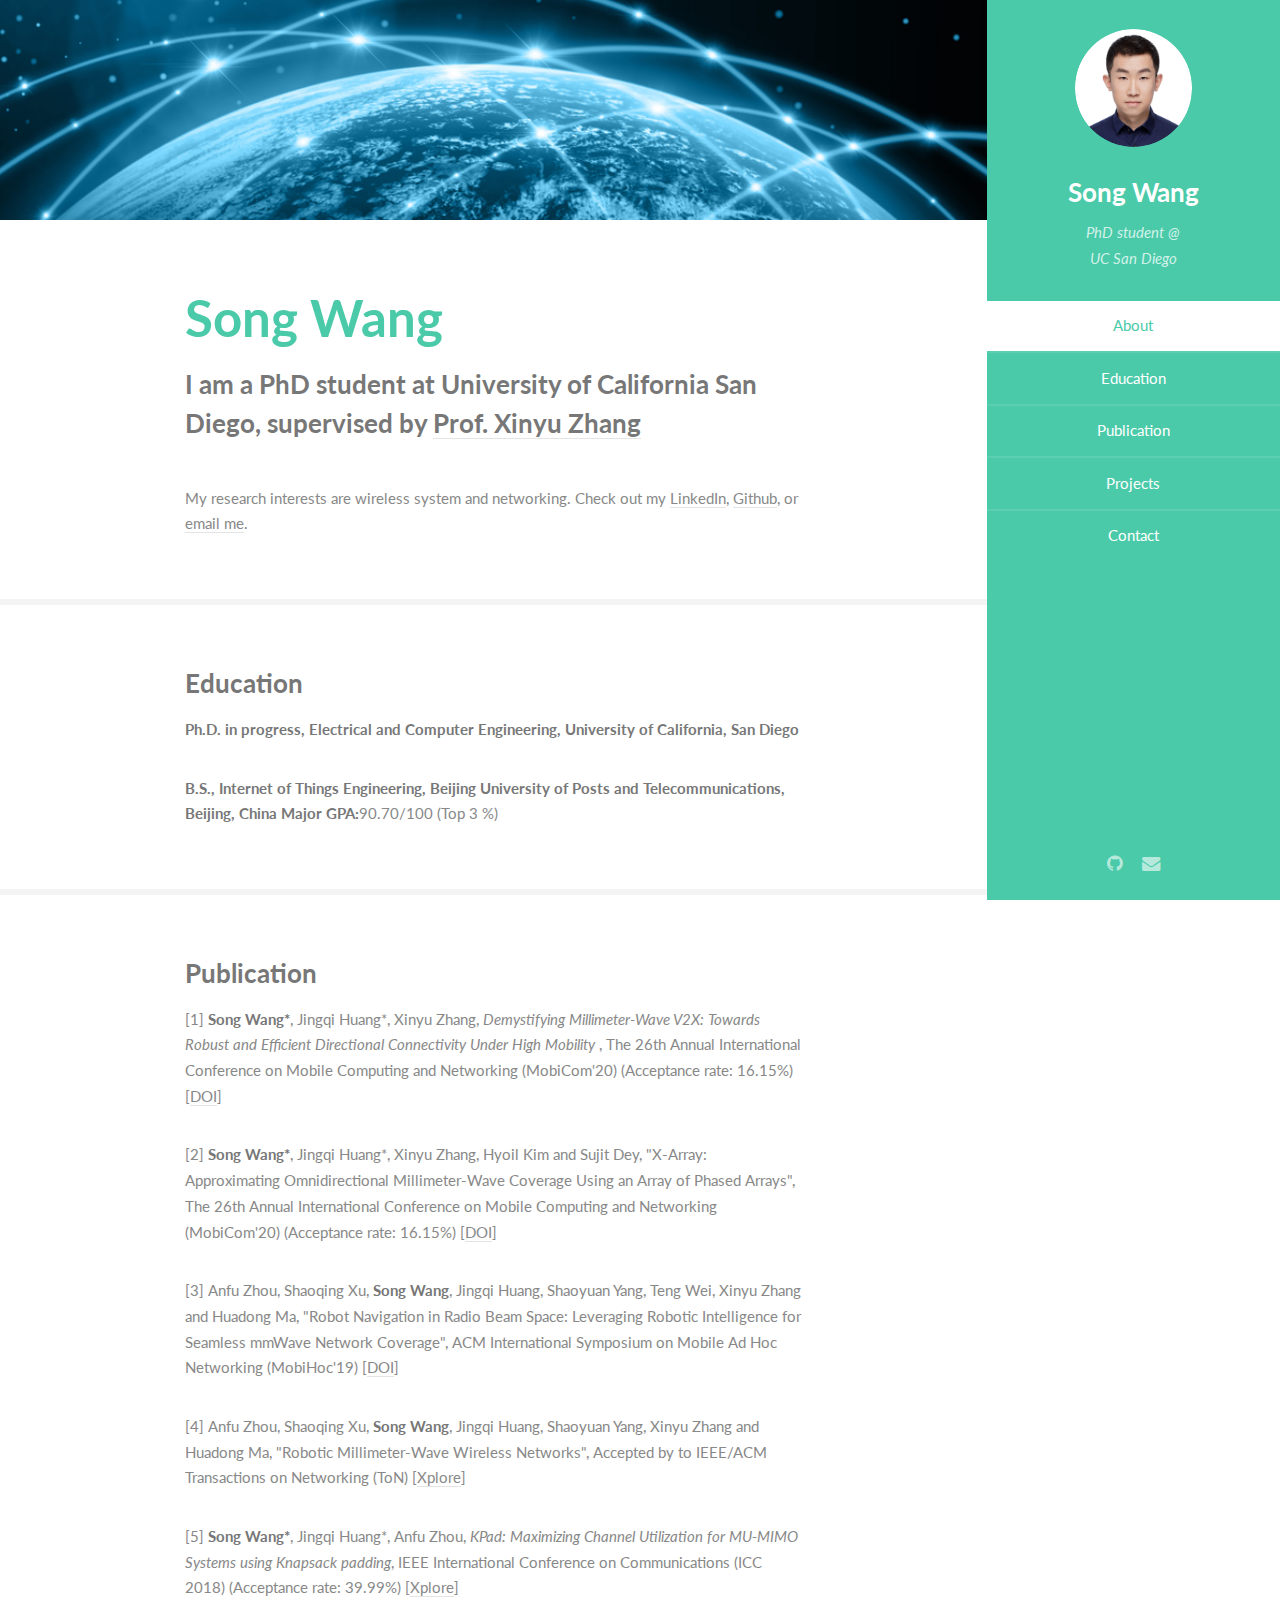
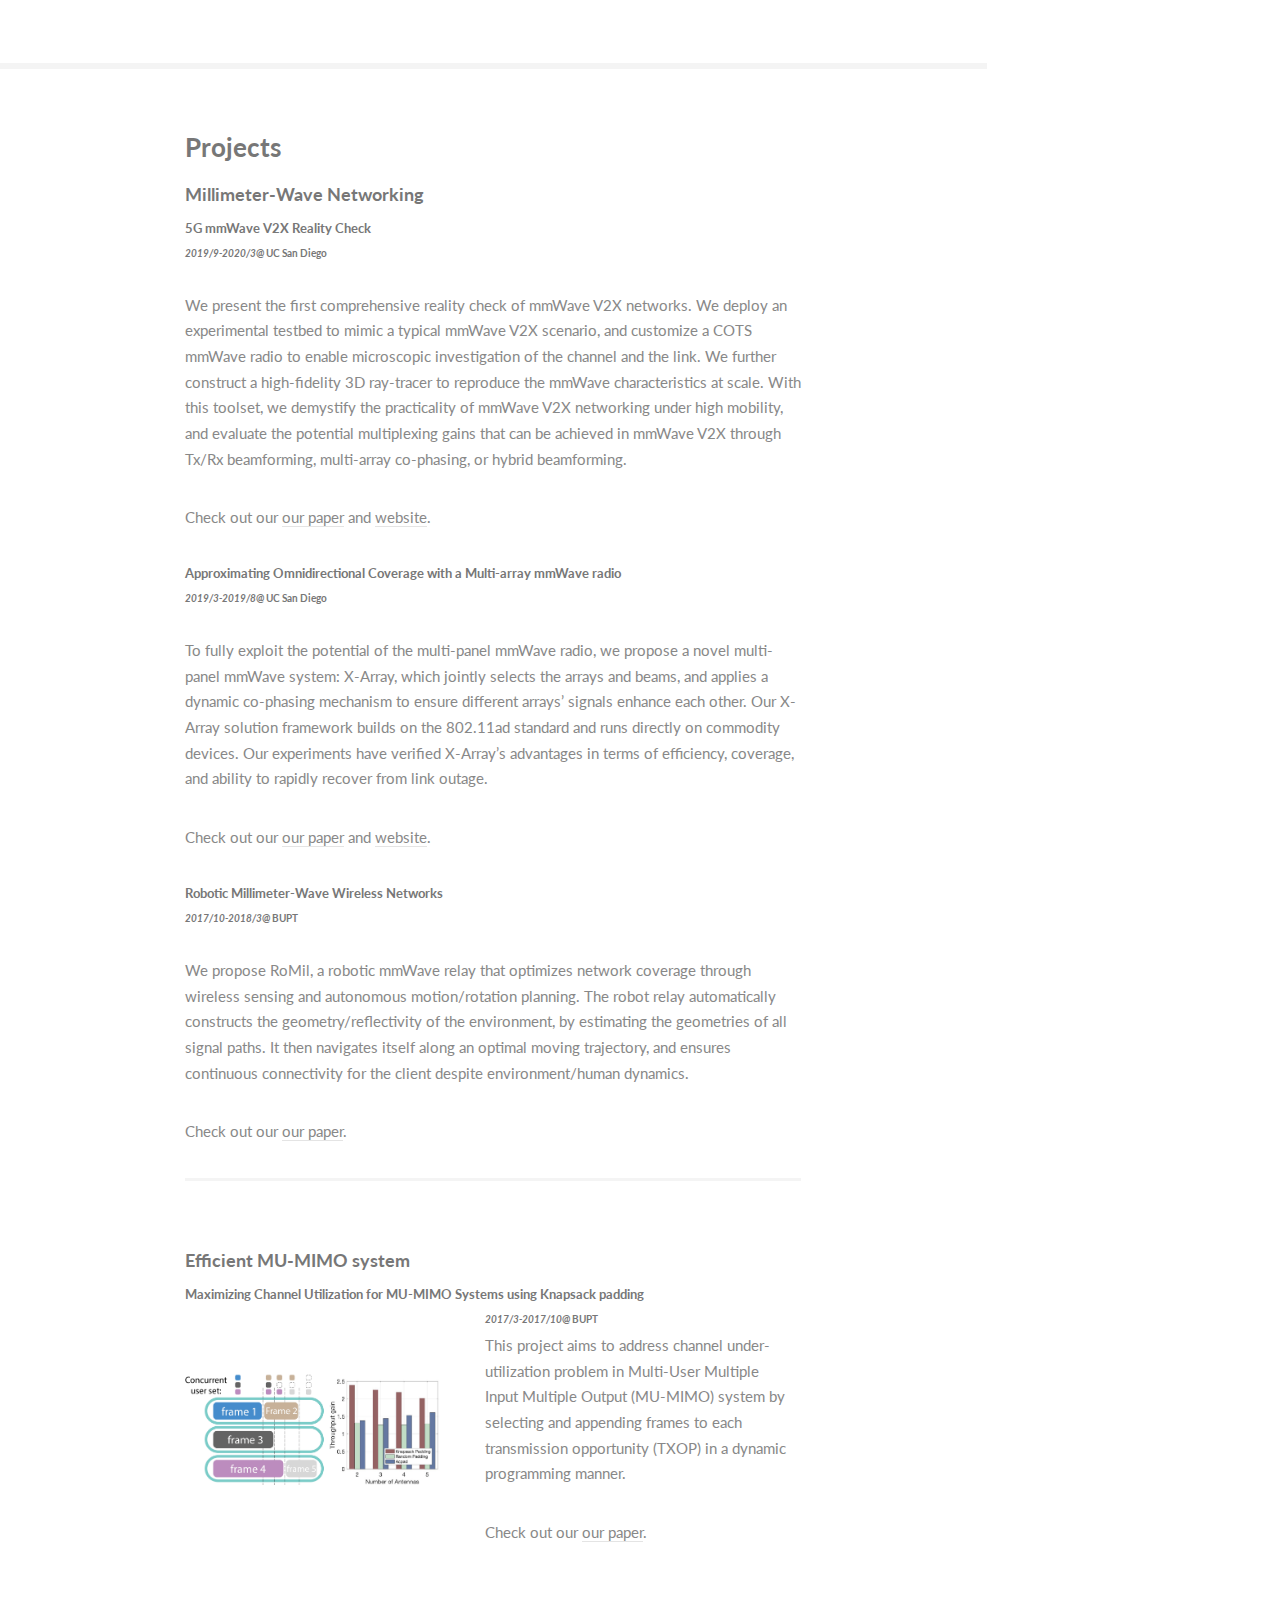
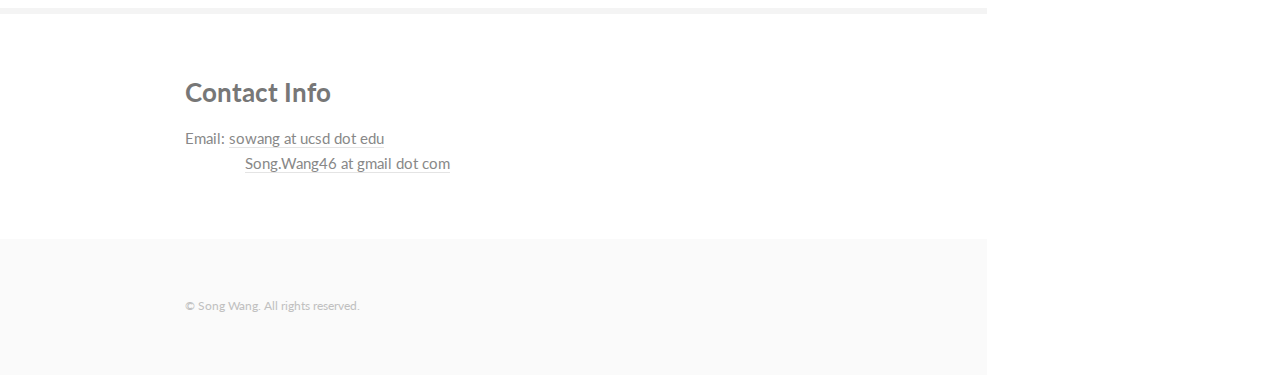
==== commit 9df0740d: "Add files via upload" ====
--- a/index.html
+++ b/index.html
@@ -55,7 +55,7 @@
 										<p>I am a PhD student at University of California San Diego, supervised by <a href="http://xyzhang.ucsd.edu">Prof. Xinyu Zhang</a></p>
 									</header>
 									<p>My research interests are wireless system and networking. 
-                  Check out my <a href="resume/CV.pdf">CV</a>, <a href="https://www.linkedin.com/in/song-wang-048a1b147/">LinkedIn</a>, <a href="https://github.com/sowang46">Github</a>, or <a href="mailto:sowang@ucsd.edu">email me</a>.</p>
+                  Check out my <a href="https://www.linkedin.com/in/song-wang-048a1b147/">LinkedIn</a>, <a href="https://github.com/sowang46">Github</a>, or <a href="mailto:sowang@ucsd.edu">email me</a>.</p>
 								</div>
 							</section>
 
@@ -75,19 +75,19 @@
 									<div class="container">
 										<h3>Publication</h3>
 										<p>
-											[1] <B>Song Wang*</B>, Jingqi Huang*, Xinyu Zhang, <I> Demystifying Millimeter-Wave V2X: Towards Robust and Efficient Directional Connectivity Under High Mobility </I>, The 26th Annual International Conference on Mobile Computing and Networking (MobiCom'20) (Acceptance rate: 16.15%)
+											[1] <B>Song Wang*</B>, Jingqi Huang*, Xinyu Zhang, <I> Demystifying Millimeter-Wave V2X: Towards Robust and Efficient Directional Connectivity Under High Mobility </I>, The 26th Annual International Conference on Mobile Computing and Networking (MobiCom'20) (Acceptance rate: 16.15%) [<a href="https://doi.org/10.1145/3372224.3419208">DOI</a>]
 										</p>
 										<p>
-											[2] <B>Song Wang*</B>, Jingqi Huang*, Xinyu Zhang, Hyoil Kim and Sujit Dey, "X-Array: Approximating Omnidirectional Millimeter-Wave Coverage Using an Array of Phased Arrays", The 26th Annual International Conference on Mobile Computing and Networking (MobiCom'20) (Acceptance rate: 16.15%)
+											[2] <B>Song Wang*</B>, Jingqi Huang*, Xinyu Zhang, Hyoil Kim and Sujit Dey, "X-Array: Approximating Omnidirectional Millimeter-Wave Coverage Using an Array of Phased Arrays", The 26th Annual International Conference on Mobile Computing and Networking (MobiCom'20) (Acceptance rate: 16.15%) [<a href="https://doi.org/10.1145/3372224.3380882">DOI</a>]
 										</p>
 										<p>
-											[3] Anfu Zhou, Shaoqing Xu, <B>Song Wang</B>, Jingqi Huang, Shaoyuan Yang, Teng Wei, Xinyu Zhang and Huadong Ma, "Robot Navigation in Radio Beam Space: Leveraging Robotic Intelligence for Seamless mmWave Network Coverage", ACM International Symposium on Mobile Ad Hoc Networking (MobiHoc'19)
+											[3] Anfu Zhou, Shaoqing Xu, <B>Song Wang</B>, Jingqi Huang, Shaoyuan Yang, Teng Wei, Xinyu Zhang and Huadong Ma, "Robot Navigation in Radio Beam Space: Leveraging Robotic Intelligence for Seamless mmWave Network Coverage", ACM International Symposium on Mobile Ad Hoc Networking (MobiHoc'19) [<a href="https://dl.acm.org/doi/10.1145/3323679.3326514">DOI</a>]
 										</p>
 										<p>
-											[4] Anfu Zhou, Shaoqing Xu, <B>Song Wang</B>, Jingqi Huang, Shaoyuan Yang, Xinyu Zhang and Huadong Ma, "Robotic Millimeter-Wave Wireless Networks", Accepted by to IEEE/ACM Transactions on Networking (ToN)
+											[4] Anfu Zhou, Shaoqing Xu, <B>Song Wang</B>, Jingqi Huang, Shaoyuan Yang, Xinyu Zhang and Huadong Ma, "Robotic Millimeter-Wave Wireless Networks", Accepted by to IEEE/ACM Transactions on Networking (ToN) [<a href="https://ieeexplore.ieee.org/abstract/document/9096528">Xplore</a>]
 										</p>
 										<p>
-											[5] <B>Song Wang*</B>, Jingqi Huang*, Anfu Zhou, <I>KPad: Maximizing Channel Utilization for MU-MIMO Systems using Knapsack padding</I>, IEEE International Conference on Communications (ICC 2018) (Acceptance rate: 39.99%)
+											[5] <B>Song Wang*</B>, Jingqi Huang*, Anfu Zhou, <I>KPad: Maximizing Channel Utilization for MU-MIMO Systems using Knapsack padding</I>, IEEE International Conference on Communications (ICC 2018) (Acceptance rate: 39.99%) [<a href="https://ieeexplore.ieee.org/abstract/document/8422311">Xplore</a>]
 										</p>
 									</div>
 								</section>
@@ -98,24 +98,42 @@
 									<h3>Projects</h3>
 									<h4>Millimeter-Wave Networking</h4>
 									<div class="features">
-										<article>
-											<h5>5G mmWave V2X Reality Check</h5>
-										</article>
-										<article>
+										<h5>5G mmWave V2X Reality Check</h5>
+										<h6><I>2019/9-2020/3</I>@ UC San Diego</h6>
+										<a href="#" class="image"><img src="images/v2x.png" alt="" width="400"/></a>
+										<div class="inner">
+											<p>We present the first comprehensive reality check of mmWave V2X networks. We deploy an experimental testbed to mimic a typical mmWave V2X scenario, and customize a COTS mmWave radio to enable microscopic investigation of the channel and the link. We further construct a high-fidelity 3D ray-tracer to reproduce the mmWave characteristics at scale. With this toolset, we demystify the practicality of mmWave V2X networking under high mobility, and evaluate the potential multiplexing gains that can be achieved in mmWave V2X through Tx/Rx beamforming, multi-array co-phasing, or hybrid beamforming.</p>
+											<p>Check out our <a href="https://doi.org/10.1145/3372224.3419208">our paper</a> and <a href="http://m3.ucsd.edu/mmwave-v2x-testbed/">website</a>.</p>
+										</div>
+										<div class="inner">
 											<h5>Approximating Omnidirectional Coverage with a Multi-array mmWave radio</h5>
-										</article>
-										<article>
+											<h6><I>2019/3-2019/8</I>@ UC San Diego</h6>
+											<a href="#" class="image"><img src="images/xarray.png" alt="" width="400"/></a>
+											<div class="inner">
+												<p>To fully exploit the potential of the multi-panel mmWave radio, we propose a novel multi-panel mmWave system: X-Array, which jointly selects the arrays and beams, and applies a dynamic co-phasing mechanism to ensure different arrays’ signals enhance each other. Our X-Array solution framework builds on the 802.11ad standard and runs directly on commodity devices. Our experiments have verified X-Array’s advantages in terms of efficiency, coverage, and ability to rapidly recover from link outage.</p>
+												<p>Check out our <a href="https://doi.org/10.1145/3372224.3380882">our paper</a> and <a href="http://m3.ucsd.edu/mmwave-v2x-testbed/">website</a>.</p>
+											</div>
+										<div class="inner">
 											<h5>Robotic Millimeter-Wave Wireless Networks</h5>
-										</article>
+											<h6><I>2017/10-2018/3</I>@ BUPT</h6>
+											<a href="#" class="image"><img src="images/romil.png" alt="" width="400"/></a>
+											<div class="inner">
+												<p>We propose RoMil, a robotic mmWave relay that optimizes network coverage through wireless sensing and autonomous motion/rotation planning. The robot relay automatically constructs the geometry/reflectivity of the environment, by estimating the geometries of all signal paths. It then navigates itself along an optimal moving trajectory, and ensures continuous connectivity for the client despite environment/human dynamics.</p>
+												<p>Check out our <a href="https://ieeexplore.ieee.org/abstract/document/9096528">our paper</a>.</p>
+											</div>
+										</div>
 									</div>
+									<article>
+									</article>
 									<h4>Efficient MU-MIMO system</h4>
 									<div class="features">
 										<article>
+											<h5>Maximizing Channel Utilization for MU-MIMO Systems using Knapsack padding</h5>
 											<a href="#" class="image"><img src="images/pic02.jpg" alt="" /></a>
 											<div class="inner">
-												<h5>Maximizing Channel Utilization for MU-MIMO Systems using Knapsack padding</h5>
-												<h6><I>3/2017-10/2017</I></h6>
+												<h6><I>2017/3-2017/10</I>@ BUPT</h6>
 												<p>This project aims to address channel under-utilization problem in Multi-User Multiple Input Multiple Output (MU-MIMO) system by selecting and appending frames to each transmission opportunity (TXOP) in a dynamic programming manner.</p>
+												<p>Check out our <a href="https://ieeexplore.ieee.org/abstract/document/8422311">our paper</a>.</p>
 											</div>
 										</article>
 									</div>
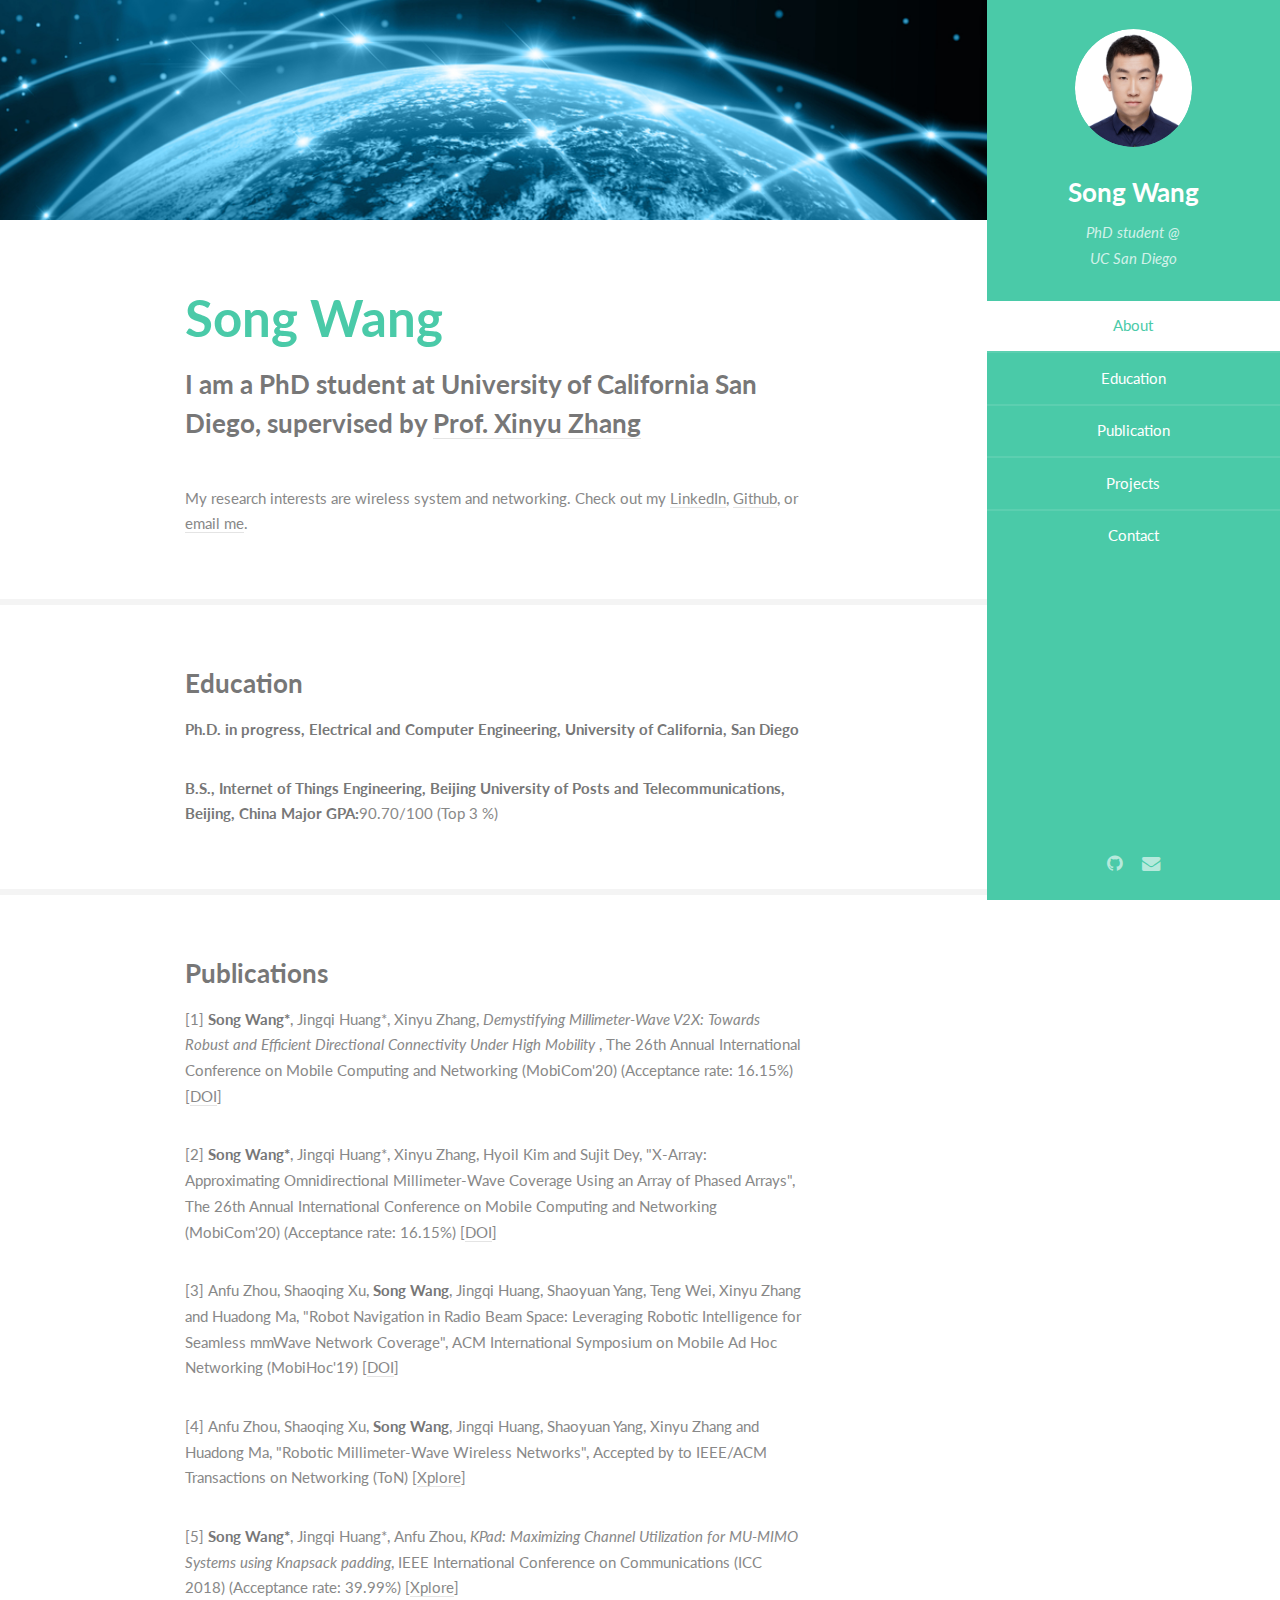
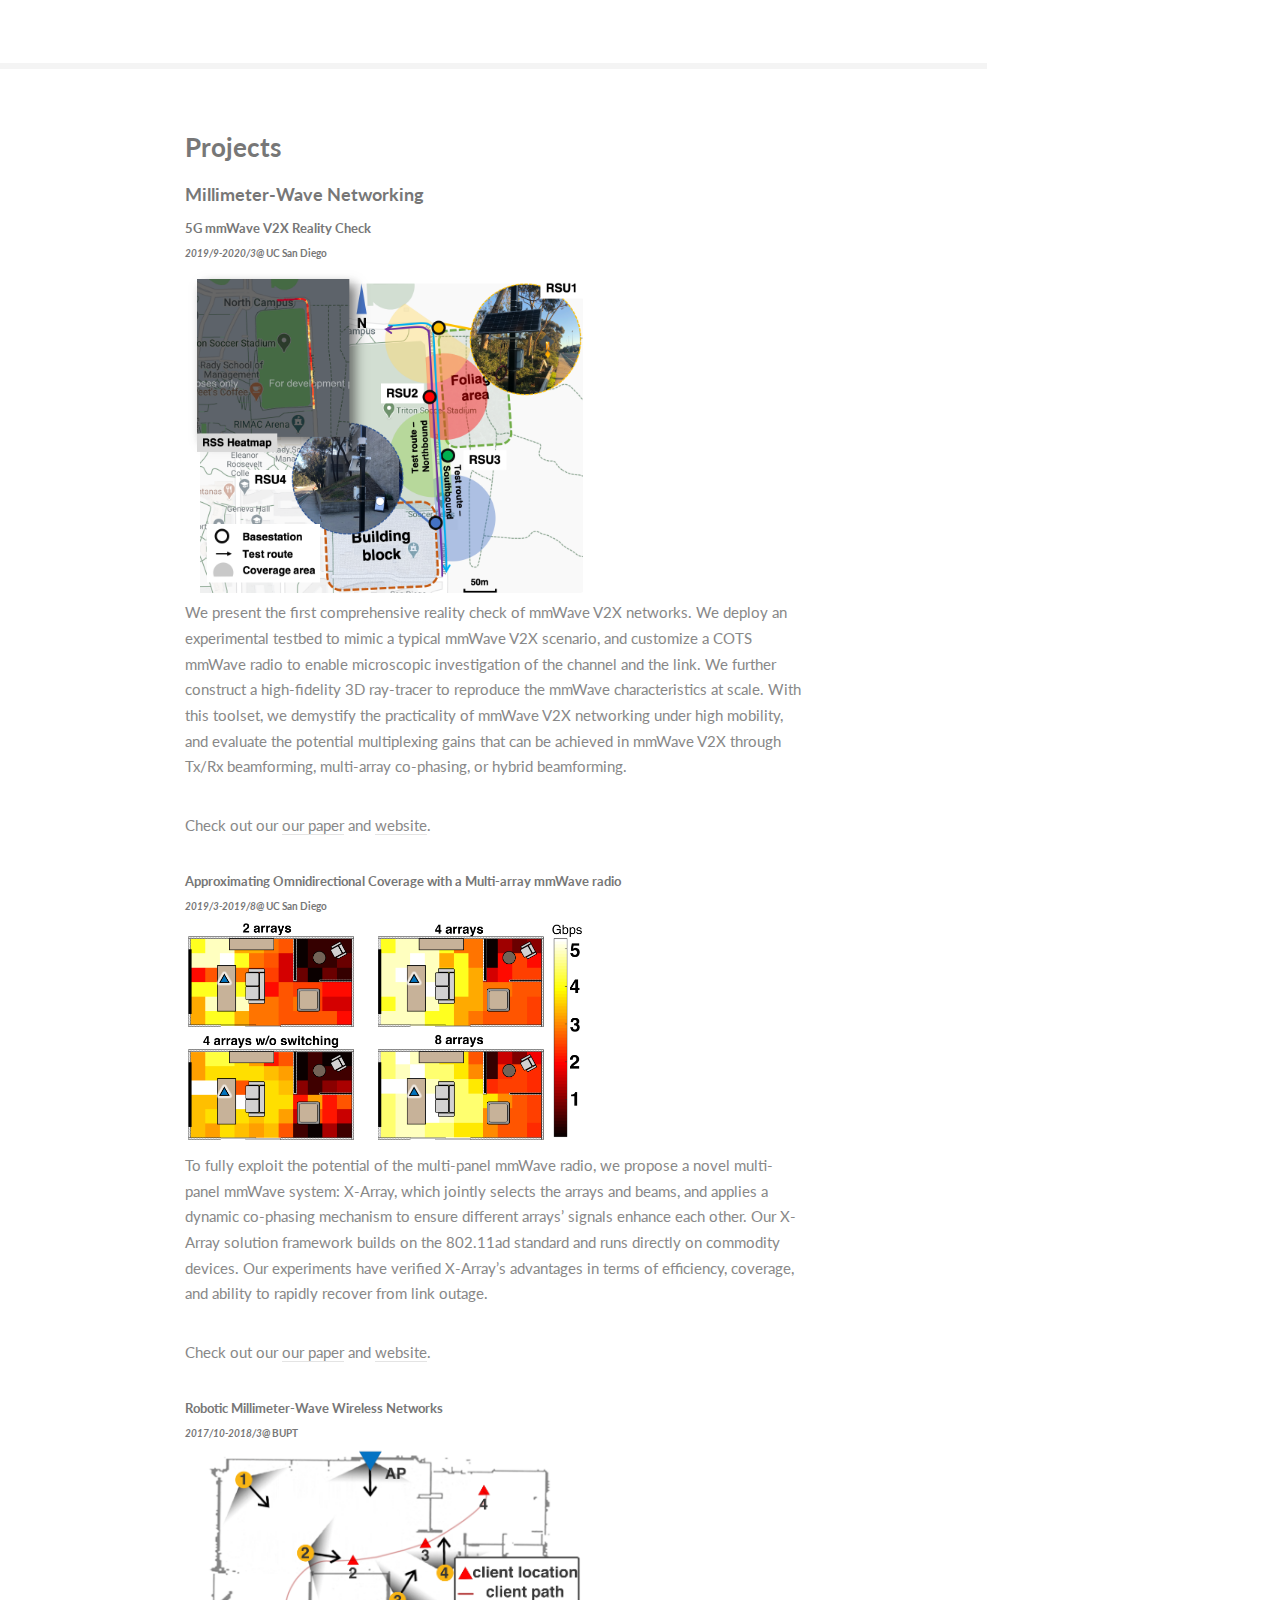
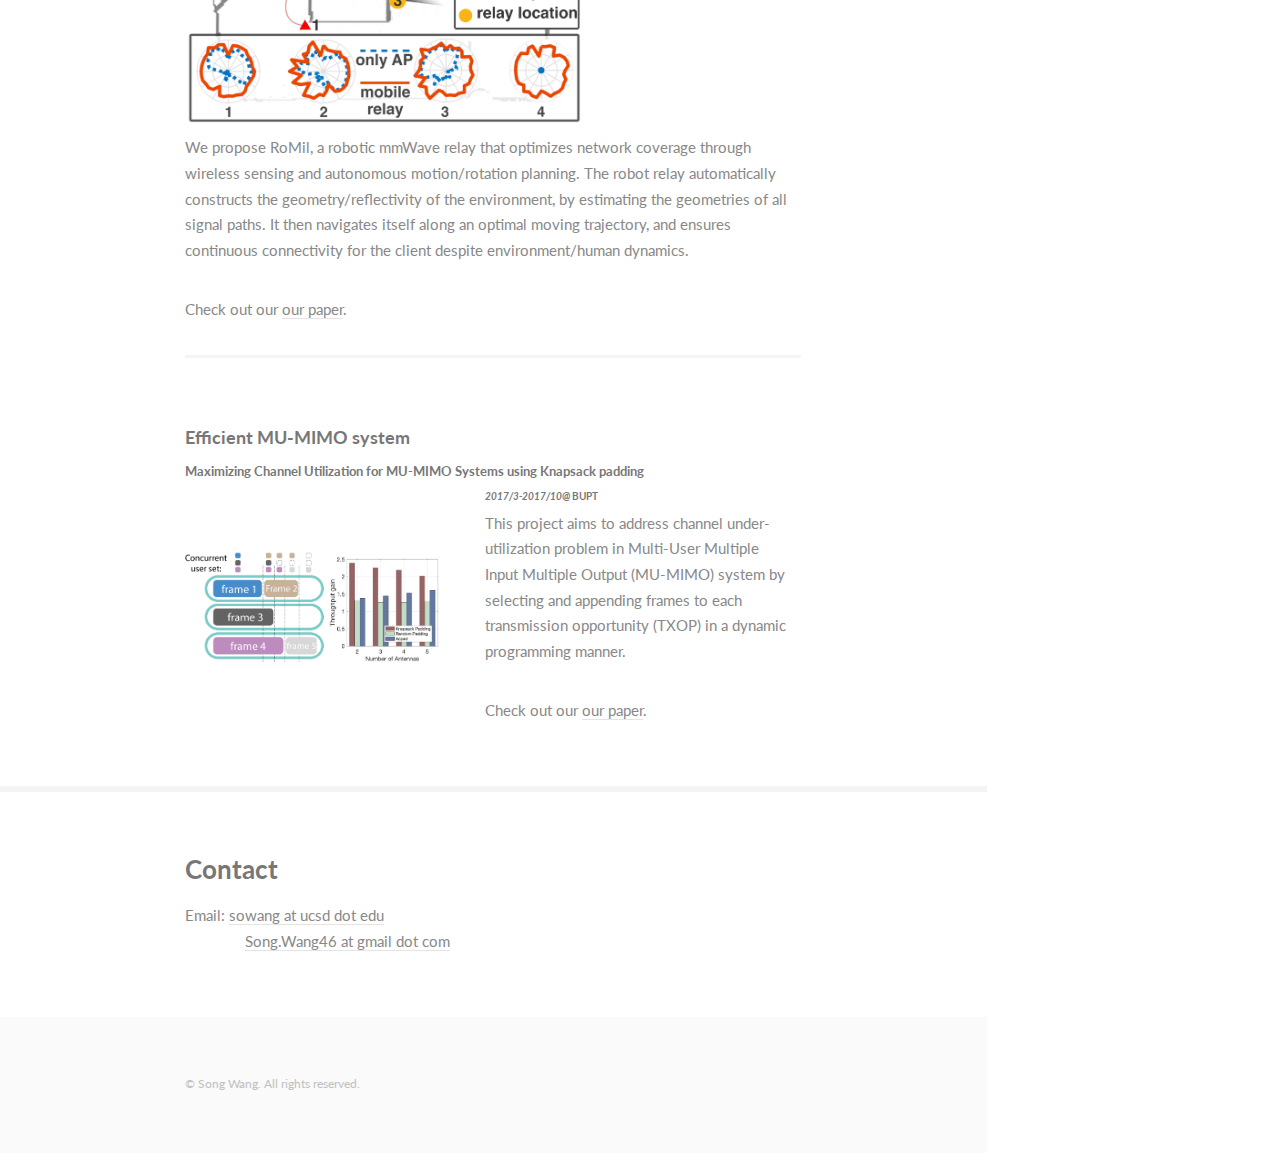
==== commit 21328e8b: "Update index.html" ====
--- a/index.html
+++ b/index.html
@@ -73,7 +73,7 @@
 
 						<section id="Pub">
 									<div class="container">
-										<h3>Publication</h3>
+										<h3>Publications</h3>
 										<p>
 											[1] <B>Song Wang*</B>, Jingqi Huang*, Xinyu Zhang, <I> Demystifying Millimeter-Wave V2X: Towards Robust and Efficient Directional Connectivity Under High Mobility </I>, The 26th Annual International Conference on Mobile Computing and Networking (MobiCom'20) (Acceptance rate: 16.15%) [<a href="https://doi.org/10.1145/3372224.3419208">DOI</a>]
 										</p>
@@ -155,7 +155,7 @@
 							<!-- Five -->
 								<section id="five">
 									<div class="container">
-										<h3>Contact Info</h3>
+										<h3>Contact</h3>
 										<p>Email: <a href = "mailto:sowang@ucsd.edu">sowang at ucsd dot edu</a><br \>
 									  &nbsp &nbsp &nbsp &nbsp &nbsp &nbsp &nbsp &nbsp<a href = "mailto:Song.Wang46@gmail.com">Song.Wang46 at gmail dot com</a><br \>
 									</div>
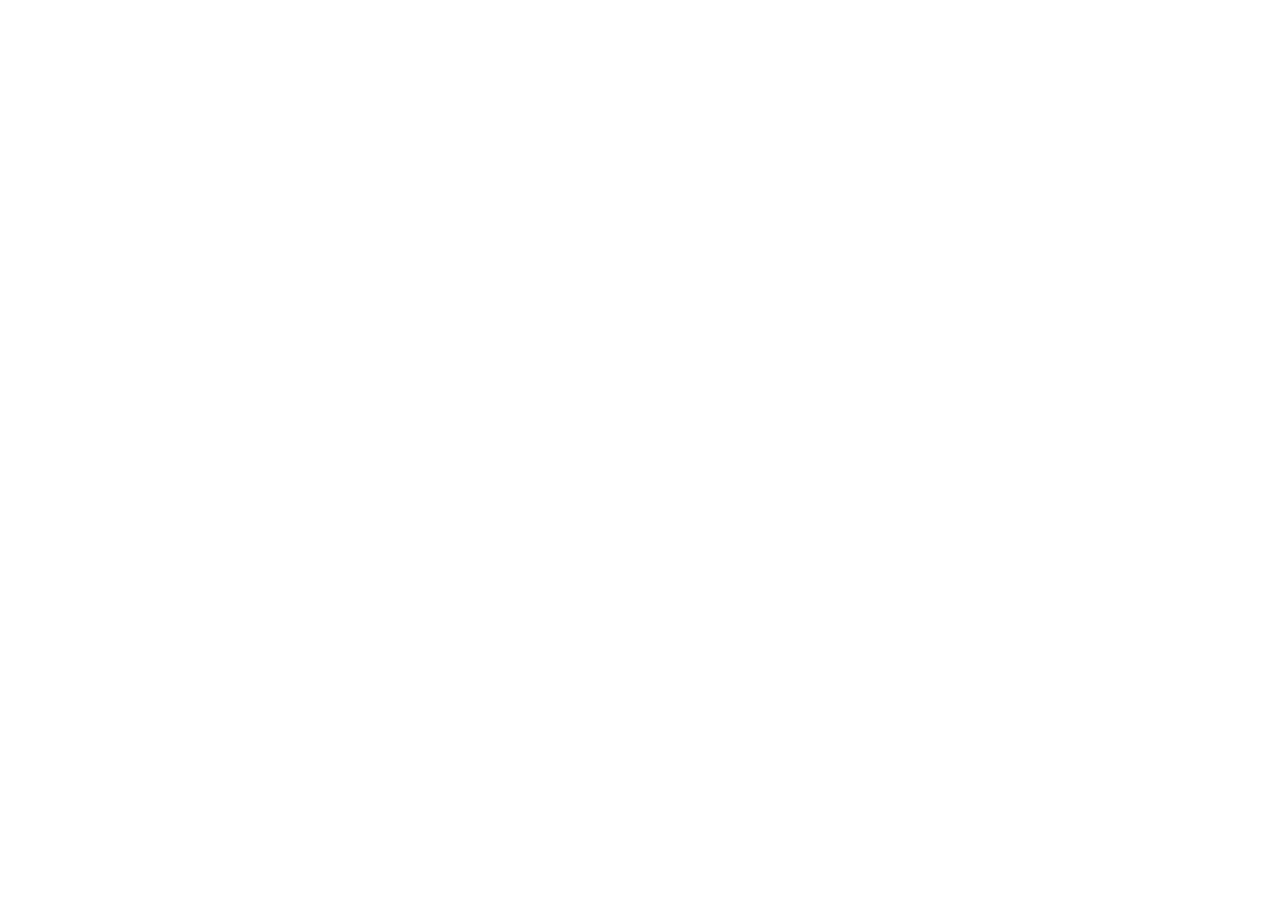
==== commit 6479e061: "Update index.html" ====
--- a/index.html
+++ b/index.html
@@ -6,529 +6,6 @@
 -->
 <html>
 	<head>
-		<title>Song Wang</title>
-		<meta charset="utf-8" />
-		<meta name="viewport" content="width=device-width, initial-scale=1" />
-		<!--[if lte IE 8]><script src="assets/js/ie/html5shiv.js"></script><![endif]-->
-		<link rel="stylesheet" href="assets/css/main.css" />
-		<!--[if lte IE 8]><link rel="stylesheet" href="assets/css/ie8.css" /><![endif]-->
-	</head>
-	<body>
-
-		<!-- Header -->
-			<section id="header">
-				<header>
-					<span class="image avatar"><img src="images/avatar.jpg" alt="" /></span>
-					<h1 id="logo"><a href="#">Song Wang</a></h1>
-					<p>PhD student @<br />
-					UC San Diego</p>
-				</header>
-				<nav id="nav">
-					<ul>
-						<li><a href="#one" class="active">About</a></li>
-						<li><a href="#two">Education</a></li>
-						<li><a href="#Pub">Publication</a></li>
-						<li><a href="#three">Projects</a></li>
-						<!-- <li><a href="#four">Skill set</a></li> -->
-						<li><a href="#five">Contact</a></li>
-					</ul>
-				</nav>
-				<footer>
-					<ul class="icons">
-						<li><a href="https://github.com/S0ngWang" class="icon fa-github"><span class="label">Github</span></a></li>
-						<li><a href="mailto:Song.Wang46@gmail.com" class="icon fa-envelope"><span class="label">Email</span></a></li>
-					</ul>
-				</footer>
-			</section>
-
-		<!-- Wrapper -->
-			<div id="wrapper">
-
-				<!-- Main -->
-					<div id="main">
-
-						<!-- One -->
-							<section id="one">
-								<div class="container">
-									<header class="major">
-										<h2>Song Wang</h2>
-										<p>I am a PhD student at University of California San Diego, supervised by <a href="http://xyzhang.ucsd.edu">Prof. Xinyu Zhang</a></p>
-									</header>
-									<p>My research interests are wireless system and networking. 
-                  Check out my <a href="https://www.linkedin.com/in/song-wang-048a1b147/">LinkedIn</a>, <a href="https://github.com/sowang46">Github</a>, or <a href="mailto:sowang@ucsd.edu">email me</a>.</p>
-								</div>
-							</section>
-
-							<!-- Two -->
-								<section id="two">
-									<div class="container">
-										<h3>Education</h3>
-										<p> <B>Ph.D. in progress, Electrical and Computer Engineering, University of California, San Diego</B>
-										</p>
-										<p><B>B.S., Internet of Things Engineering, Beijing University of Posts and Telecommunications, Beijing, China</B><br\>
-										<B>Major GPA:</B>90.70/100 (Top 3 %)
-										</p>
-									</div>
-								</section>
-
-						<section id="Pub">
-									<div class="container">
-										<h3>Publications</h3>
-										<p>
-											[1] <B>Song Wang*</B>, Jingqi Huang*, Xinyu Zhang, <I> Demystifying Millimeter-Wave V2X: Towards Robust and Efficient Directional Connectivity Under High Mobility </I>, The 26th Annual International Conference on Mobile Computing and Networking (MobiCom'20) (Acceptance rate: 16.15%) [<a href="https://doi.org/10.1145/3372224.3419208">DOI</a>]
-										</p>
-										<p>
-											[2] <B>Song Wang*</B>, Jingqi Huang*, Xinyu Zhang, Hyoil Kim and Sujit Dey, "X-Array: Approximating Omnidirectional Millimeter-Wave Coverage Using an Array of Phased Arrays", The 26th Annual International Conference on Mobile Computing and Networking (MobiCom'20) (Acceptance rate: 16.15%) [<a href="https://doi.org/10.1145/3372224.3380882">DOI</a>]
-										</p>
-										<p>
-											[3] Anfu Zhou, Shaoqing Xu, <B>Song Wang</B>, Jingqi Huang, Shaoyuan Yang, Teng Wei, Xinyu Zhang and Huadong Ma, "Robot Navigation in Radio Beam Space: Leveraging Robotic Intelligence for Seamless mmWave Network Coverage", ACM International Symposium on Mobile Ad Hoc Networking (MobiHoc'19) [<a href="https://dl.acm.org/doi/10.1145/3323679.3326514">DOI</a>]
-										</p>
-										<p>
-											[4] Anfu Zhou, Shaoqing Xu, <B>Song Wang</B>, Jingqi Huang, Shaoyuan Yang, Xinyu Zhang and Huadong Ma, "Robotic Millimeter-Wave Wireless Networks", Accepted by to IEEE/ACM Transactions on Networking (ToN) [<a href="https://ieeexplore.ieee.org/abstract/document/9096528">Xplore</a>]
-										</p>
-										<p>
-											[5] <B>Song Wang*</B>, Jingqi Huang*, Anfu Zhou, <I>KPad: Maximizing Channel Utilization for MU-MIMO Systems using Knapsack padding</I>, IEEE International Conference on Communications (ICC 2018) (Acceptance rate: 39.99%) [<a href="https://ieeexplore.ieee.org/abstract/document/8422311">Xplore</a>]
-										</p>
-									</div>
-								</section>
-
-						<!-- Three -->
-							<section id="three">
-								<div class="container">
-									<h3>Projects</h3>
-									<h4>Millimeter-Wave Networking</h4>
-									<div class="features">
-										<h5>5G mmWave V2X Reality Check</h5>
-										<h6><I>2019/9-2020/3</I>@ UC San Diego</h6>
-										<a href="#" class="image"><img src="images/v2x.png" alt="" width="400"/></a>
-										<div class="inner">
-											<p>We present the first comprehensive reality check of mmWave V2X networks. We deploy an experimental testbed to mimic a typical mmWave V2X scenario, and customize a COTS mmWave radio to enable microscopic investigation of the channel and the link. We further construct a high-fidelity 3D ray-tracer to reproduce the mmWave characteristics at scale. With this toolset, we demystify the practicality of mmWave V2X networking under high mobility, and evaluate the potential multiplexing gains that can be achieved in mmWave V2X through Tx/Rx beamforming, multi-array co-phasing, or hybrid beamforming.</p>
-											<p>Check out our <a href="https://doi.org/10.1145/3372224.3419208">our paper</a> and <a href="http://m3.ucsd.edu/mmwave-v2x-testbed/">website</a>.</p>
-										</div>
-										<div class="inner">
-											<h5>Approximating Omnidirectional Coverage with a Multi-array mmWave radio</h5>
-											<h6><I>2019/3-2019/8</I>@ UC San Diego</h6>
-											<a href="#" class="image"><img src="images/xarray.png" alt="" width="400"/></a>
-											<div class="inner">
-												<p>To fully exploit the potential of the multi-panel mmWave radio, we propose a novel multi-panel mmWave system: X-Array, which jointly selects the arrays and beams, and applies a dynamic co-phasing mechanism to ensure different arrays’ signals enhance each other. Our X-Array solution framework builds on the 802.11ad standard and runs directly on commodity devices. Our experiments have verified X-Array’s advantages in terms of efficiency, coverage, and ability to rapidly recover from link outage.</p>
-												<p>Check out our <a href="https://doi.org/10.1145/3372224.3380882">our paper</a> and <a href="http://m3.ucsd.edu/mmwave-v2x-testbed/">website</a>.</p>
-											</div>
-										<div class="inner">
-											<h5>Robotic Millimeter-Wave Wireless Networks</h5>
-											<h6><I>2017/10-2018/3</I>@ BUPT</h6>
-											<a href="#" class="image"><img src="images/romil.png" alt="" width="400"/></a>
-											<div class="inner">
-												<p>We propose RoMil, a robotic mmWave relay that optimizes network coverage through wireless sensing and autonomous motion/rotation planning. The robot relay automatically constructs the geometry/reflectivity of the environment, by estimating the geometries of all signal paths. It then navigates itself along an optimal moving trajectory, and ensures continuous connectivity for the client despite environment/human dynamics.</p>
-												<p>Check out our <a href="https://ieeexplore.ieee.org/abstract/document/9096528">our paper</a>.</p>
-											</div>
-										</div>
-									</div>
-									<article>
-									</article>
-									<h4>Efficient MU-MIMO system</h4>
-									<div class="features">
-										<article>
-											<h5>Maximizing Channel Utilization for MU-MIMO Systems using Knapsack padding</h5>
-											<a href="#" class="image"><img src="images/pic02.jpg" alt="" /></a>
-											<div class="inner">
-												<h6><I>2017/3-2017/10</I>@ BUPT</h6>
-												<p>This project aims to address channel under-utilization problem in Multi-User Multiple Input Multiple Output (MU-MIMO) system by selecting and appending frames to each transmission opportunity (TXOP) in a dynamic programming manner.</p>
-												<p>Check out our <a href="https://ieeexplore.ieee.org/abstract/document/8422311">our paper</a>.</p>
-											</div>
-										</article>
-									</div>
-								</div>
-							</section>
-
-							<!-- Four -->
-								<!-- <section id="Four">
-									<div class="container">
-										<h3>Skill set</h3>
-										<ul class="feature-icons">
-											<li class="fa-code">Experienced in Matlab modeling for communication systems</li>
-											<li class="fa-code">C, Python, Java programming & Android development, 8051 Assembly</li>
-											<li class="fa-code">LATEX markup language, HTML/CSS & web design, Photoshop</li>
-										</ul>
-									</div>
-								</section>
- -->
-							<!-- Five -->
-								<section id="five">
-									<div class="container">
-										<h3>Contact</h3>
-										<p>Email: <a href = "mailto:sowang@ucsd.edu">sowang at ucsd dot edu</a><br \>
-									  &nbsp &nbsp &nbsp &nbsp &nbsp &nbsp &nbsp &nbsp<a href = "mailto:Song.Wang46@gmail.com">Song.Wang46 at gmail dot com</a><br \>
-									</div>
-								</section>
-
-						<!-- Five -->
-						<!--
-							<section id="five">
-								<div class="container">
-									<h3>Elements</h3>
-
-									<section>
-										<h4>Text</h4>
-										<p>This is <b>bold</b> and this is <strong>strong</strong>. This is <i>italic</i> and this is <em>emphasized</em>.
-										This is <sup>superscript</sup> text and this is <sub>subscript</sub> text.
-										This is <u>underlined</u> and this is code: <code>for (;;) { ... }</code>. Finally, <a href="#">this is a link</a>.</p>
-										<hr />
-										<header>
-											<h4>Heading with a Subtitle</h4>
-											<p>Lorem ipsum dolor sit amet nullam id egestas urna aliquam</p>
-										</header>
-										<p>Nunc lacinia ante nunc ac lobortis. Interdum adipiscing gravida odio porttitor sem non mi integer non faucibus ornare mi ut ante amet placerat aliquet. Volutpat eu sed ante lacinia sapien lorem accumsan varius montes viverra nibh in adipiscing blandit tempus accumsan.</p>
-										<header>
-											<h5>Heading with a Subtitle</h5>
-											<p>Lorem ipsum dolor sit amet nullam id egestas urna aliquam</p>
-										</header>
-										<p>Nunc lacinia ante nunc ac lobortis. Interdum adipiscing gravida odio porttitor sem non mi integer non faucibus ornare mi ut ante amet placerat aliquet. Volutpat eu sed ante lacinia sapien lorem accumsan varius montes viverra nibh in adipiscing blandit tempus accumsan.</p>
-										<hr />
-										<h2>Heading Level 2</h2>
-										<h3>Heading Level 3</h3>
-										<h4>Heading Level 4</h4>
-										<h5>Heading Level 5</h5>
-										<h6>Heading Level 6</h6>
-										<hr />
-										<h5>Blockquote</h5>
-										<blockquote>Fringilla nisl. Donec accumsan interdum nisi, quis tincidunt felis sagittis eget tempus euismod. Vestibulum ante ipsum primis in faucibus vestibulum. Blandit adipiscing eu felis iaculis volutpat ac adipiscing accumsan faucibus. Vestibulum ante ipsum primis in faucibus lorem ipsum dolor sit amet nullam adipiscing eu felis.</blockquote>
-										<h5>Preformatted</h5>
-										<pre><code>i = 0;
-
-	while (!deck.isInOrder()) {
-	    print 'Iteration ' + i;
-	    deck.shuffle();
-	    i++;
-	}
-
-	print 'It took ' + i + ' iterations to sort the deck.';</code></pre>
-									</section>
-
-									<section>
-										<h4>Lists</h4>
-										<div class="row">
-											<div class="6u 12u(xsmall)">
-												<h5>Unordered</h5>
-												<ul>
-													<li>Dolor pulvinar etiam magna etiam.</li>
-													<li>Sagittis adipiscing lorem eleifend.</li>
-													<li>Felis enim feugiat dolore viverra.</li>
-												</ul>
-												<h5>Alternate</h5>
-												<ul class="alt">
-													<li>Dolor pulvinar etiam magna etiam.</li>
-													<li>Sagittis adipiscing lorem eleifend.</li>
-													<li>Felis enim feugiat dolore viverra.</li>
-												</ul>
-											</div>
-											<div class="6u 12u(xsmall)">
-												<h5>Ordered</h5>
-												<ol>
-													<li>Dolor pulvinar etiam magna etiam.</li>
-													<li>Etiam vel felis at lorem sed viverra.</li>
-													<li>Felis enim feugiat dolore viverra.</li>
-													<li>Dolor pulvinar etiam magna etiam.</li>
-													<li>Etiam vel felis at lorem sed viverra.</li>
-													<li>Felis enim feugiat dolore viverra.</li>
-												</ol>
-												<h5>Icons</h5>
-												<ul class="icons">
-													<li><a href="#" class="icon fa-twitter"><span class="label">Twitter</span></a></li>
-													<li><a href="#" class="icon fa-facebook"><span class="label">Facebook</span></a></li>
-													<li><a href="#" class="icon fa-instagram"><span class="label">Instagram</span></a></li>
-													<li><a href="#" class="icon fa-github"><span class="label">Github</span></a></li>
-													<li><a href="#" class="icon fa-dribbble"><span class="label">Dribbble</span></a></li>
-													<li><a href="#" class="icon fa-tumblr"><span class="label">Tumblr</span></a></li>
-												</ul>
-											</div>
-										</div>
-										<h5>Actions</h5>
-										<ul class="actions">
-											<li><a href="#" class="button special">Default</a></li>
-											<li><a href="#" class="button">Default</a></li>
-											<li><a href="#" class="button alt">Default</a></li>
-										</ul>
-										<ul class="actions small">
-											<li><a href="#" class="button special small">Small</a></li>
-											<li><a href="#" class="button small">Small</a></li>
-											<li><a href="#" class="button alt small">Small</a></li>
-										</ul>
-										<div class="row">
-											<div class="3u 6u(medium) 12u$(xsmall)">
-												<ul class="actions vertical">
-													<li><a href="#" class="button special">Default</a></li>
-													<li><a href="#" class="button">Default</a></li>
-													<li><a href="#" class="button alt">Default</a></li>
-												</ul>
-											</div>
-											<div class="3u 6u$(medium) 12u$(xsmall)">
-												<ul class="actions vertical small">
-													<li><a href="#" class="button special small">Small</a></li>
-													<li><a href="#" class="button small">Small</a></li>
-													<li><a href="#" class="button alt small">Small</a></li>
-												</ul>
-											</div>
-											<div class="3u 6u(medium) 12u$(xsmall)">
-												<ul class="actions vertical">
-													<li><a href="#" class="button special fit">Default</a></li>
-													<li><a href="#" class="button fit">Default</a></li>
-													<li><a href="#" class="button alt fit">Default</a></li>
-												</ul>
-											</div>
-											<div class="3u 6u$(medium) 12u$(xsmall)">
-												<ul class="actions vertical small">
-													<li><a href="#" class="button special small fit">Small</a></li>
-													<li><a href="#" class="button small fit">Small</a></li>
-													<li><a href="#" class="button alt small fit">Small</a></li>
-												</ul>
-											</div>
-										</div>
-									</section>
-
-									<section>
-										<h4>Table</h4>
-										<h5>Default</h5>
-										<div class="table-wrapper">
-											<table>
-												<thead>
-													<tr>
-														<th>Name</th>
-														<th>Description</th>
-														<th>Price</th>
-													</tr>
-												</thead>
-												<tbody>
-													<tr>
-														<td>Item One</td>
-														<td>Ante turpis integer aliquet porttitor.</td>
-														<td>29.99</td>
-													</tr>
-													<tr>
-														<td>Item Two</td>
-														<td>Vis ac commodo adipiscing arcu aliquet.</td>
-														<td>19.99</td>
-													</tr>
-													<tr>
-														<td>Item Three</td>
-														<td> Morbi faucibus arcu accumsan lorem.</td>
-														<td>29.99</td>
-													</tr>
-													<tr>
-														<td>Item Four</td>
-														<td>Vitae integer tempus condimentum.</td>
-														<td>19.99</td>
-													</tr>
-													<tr>
-														<td>Item Five</td>
-														<td>Ante turpis integer aliquet porttitor.</td>
-														<td>29.99</td>
-													</tr>
-												</tbody>
-												<tfoot>
-													<tr>
-														<td colspan="2"></td>
-														<td>100.00</td>
-													</tr>
-												</tfoot>
-											</table>
-										</div>
-
-										<h5>Alternate</h5>
-										<div class="table-wrapper">
-											<table class="alt">
-												<thead>
-													<tr>
-														<th>Name</th>
-														<th>Description</th>
-														<th>Price</th>
-													</tr>
-												</thead>
-												<tbody>
-													<tr>
-														<td>Item One</td>
-														<td>Ante turpis integer aliquet porttitor.</td>
-														<td>29.99</td>
-													</tr>
-													<tr>
-														<td>Item Two</td>
-														<td>Vis ac commodo adipiscing arcu aliquet.</td>
-														<td>19.99</td>
-													</tr>
-													<tr>
-														<td>Item Three</td>
-														<td> Morbi faucibus arcu accumsan lorem.</td>
-														<td>29.99</td>
-													</tr>
-													<tr>
-														<td>Item Four</td>
-														<td>Vitae integer tempus condimentum.</td>
-														<td>19.99</td>
-													</tr>
-													<tr>
-														<td>Item Five</td>
-														<td>Ante turpis integer aliquet porttitor.</td>
-														<td>29.99</td>
-													</tr>
-												</tbody>
-												<tfoot>
-													<tr>
-														<td colspan="2"></td>
-														<td>100.00</td>
-													</tr>
-												</tfoot>
-											</table>
-										</div>
-									</section>
-
-									<section>
-										<h4>Buttons</h4>
-										<ul class="actions">
-											<li><a href="#" class="button special">Special</a></li>
-											<li><a href="#" class="button">Default</a></li>
-											<li><a href="#" class="button alt">Alternate</a></li>
-										</ul>
-										<ul class="actions">
-											<li><a href="#" class="button special big">Big</a></li>
-											<li><a href="#" class="button">Default</a></li>
-											<li><a href="#" class="button alt small">Small</a></li>
-										</ul>
-										<ul class="actions fit">
-											<li><a href="#" class="button special fit">Fit</a></li>
-											<li><a href="#" class="button fit">Fit</a></li>
-											<li><a href="#" class="button alt fit">Fit</a></li>
-										</ul>
-										<ul class="actions fit small">
-											<li><a href="#" class="button special fit small">Fit + Small</a></li>
-											<li><a href="#" class="button fit small">Fit + Small</a></li>
-											<li><a href="#" class="button alt fit small">Fit + Small</a></li>
-										</ul>
-										<ul class="actions">
-											<li><a href="#" class="button special icon fa-download">Icon</a></li>
-											<li><a href="#" class="button icon fa-download">Icon</a></li>
-											<li><a href="#" class="button alt icon fa-check">Icon</a></li>
-										</ul>
-										<ul class="actions">
-											<li><span class="button special disabled">Special</span></li>
-											<li><span class="button disabled">Default</span></li>
-											<li><span class="button alt disabled">Alternate</span></li>
-										</ul>
-									</section>
-
-									<section>
-										<h4>Form</h4>
-										<form method="post" action="#">
-											<div class="row uniform">
-												<div class="6u 12u(xsmall)">
-													<input type="text" name="demo-name" id="demo-name" value="" placeholder="Name" />
-												</div>
-												<div class="6u 12u(xsmall)">
-													<input type="email" name="demo-email" id="demo-email" value="" placeholder="Email" />
-												</div>
-											</div>
-											<div class="row uniform">
-												<div class="12u">
-													<div class="select-wrapper">
-														<select name="demo-category" id="demo-category">
-															<option value="">- Category -</option>
-															<option value="1">Manufacturing</option>
-															<option value="1">Shipping</option>
-															<option value="1">Administration</option>
-															<option value="1">Human Resources</option>
-														</select>
-													</div>
-												</div>
-											</div>
-											<div class="row uniform">
-												<div class="4u 12u(medium)">
-													<input type="radio" id="demo-priority-low" name="demo-priority" checked>
-													<label for="demo-priority-low">Low Priority</label>
-												</div>
-												<div class="4u 12u(medium)">
-													<input type="radio" id="demo-priority-normal" name="demo-priority">
-													<label for="demo-priority-normal">Normal Priority</label>
-												</div>
-												<div class="4u 12u(medium)">
-													<input type="radio" id="demo-priority-high" name="demo-priority">
-													<label for="demo-priority-high">High Priority</label>
-												</div>
-											</div>
-											<div class="row uniform">
-												<div class="6u 12u(medium)">
-													<input type="checkbox" id="demo-copy" name="demo-copy">
-													<label for="demo-copy">Email me a copy of this message</label>
-												</div>
-												<div class="6u 12u(medium)">
-													<input type="checkbox" id="demo-human" name="demo-human" checked>
-													<label for="demo-human">I am a human and not a robot</label>
-												</div>
-											</div>
-											<div class="row uniform">
-												<div class="12u">
-													<textarea name="demo-message" id="demo-message" placeholder="Enter your message" rows="6"></textarea>
-												</div>
-											</div>
-											<div class="row uniform">
-												<div class="12u">
-													<ul class="actions">
-														<li><input type="submit" value="Send Message" /></li>
-														<li><input type="reset" value="Reset" class="alt" /></li>
-													</ul>
-												</div>
-											</div>
-										</form>
-									</section>
-
-									<section>
-										<h4>Image</h4>
-										<h5>Fit</h5>
-										<span class="image fit"><img src="images/banner.jpg" alt="" /></span>
-										<div class="box alt">
-											<div class="row 50% uniform">
-												<div class="4u"><span class="image fit"><img src="images/pic01.jpg" alt="" /></span></div>
-												<div class="4u"><span class="image fit"><img src="images/pic02.jpg" alt="" /></span></div>
-												<div class="4u"><span class="image fit"><img src="images/pic03.jpg" alt="" /></span></div>
-											</div>
-											<div class="row 50% uniform">
-												<div class="4u"><span class="image fit"><img src="images/pic02.jpg" alt="" /></span></div>
-												<div class="4u"><span class="image fit"><img src="images/pic03.jpg" alt="" /></span></div>
-												<div class="4u"><span class="image fit"><img src="images/pic01.jpg" alt="" /></span></div>
-											</div>
-											<div class="row 50% uniform">
-												<div class="4u"><span class="image fit"><img src="images/pic03.jpg" alt="" /></span></div>
-												<div class="4u"><span class="image fit"><img src="images/pic01.jpg" alt="" /></span></div>
-												<div class="4u"><span class="image fit"><img src="images/pic02.jpg" alt="" /></span></div>
-											</div>
-										</div>
-										<h5>Left &amp; Right</h5>
-										<p><span class="image left"><img src="images/avatar.jpg" alt="" /></span>Fringilla nisl. Donec accumsan interdum nisi, quis tincidunt felis sagittis eget. tempus euismod. Vestibulum ante ipsum primis in faucibus vestibulum. Blandit adipiscing eu felis iaculis volutpat ac adipiscing accumsan eu faucibus. Integer ac pellentesque praesent tincidunt felis sagittis eget. tempus euismod. Vestibulum ante ipsum primis in faucibus vestibulum. Blandit adipiscing eu felis iaculis volutpat ac adipiscing accumsan eu faucibus. Integer ac pellentesque praesent. Donec accumsan interdum nisi, quis tincidunt felis sagittis eget. tempus euismod. Vestibulum ante ipsum primis in faucibus vestibulum. Blandit adipiscing eu felis iaculis volutpat ac adipiscing accumsan eu faucibus. Integer ac pellentesque praesent tincidunt felis sagittis eget. tempus euismod. Vestibulum ante ipsum primis in faucibus vestibulum. Blandit adipiscing eu felis iaculis volutpat ac adipiscing accumsan eu faucibus. Integer ac pellentesque praesent.</p>
-										<p><span class="image right"><img src="images/avatar.jpg" alt="" /></span>Fringilla nisl. Donec accumsan interdum nisi, quis tincidunt felis sagittis eget. tempus euismod. Vestibulum ante ipsum primis in faucibus vestibulum. Blandit adipiscing eu felis iaculis volutpat ac adipiscing accumsan eu faucibus. Integer ac pellentesque praesent tincidunt felis sagittis eget. tempus euismod. Vestibulum ante ipsum primis in faucibus vestibulum. Blandit adipiscing eu felis iaculis volutpat ac adipiscing accumsan eu faucibus. Integer ac pellentesque praesent. Donec accumsan interdum nisi, quis tincidunt felis sagittis eget. tempus euismod. Vestibulum ante ipsum primis in faucibus vestibulum. Blandit adipiscing eu felis iaculis volutpat ac adipiscing accumsan eu faucibus. Integer ac pellentesque praesent tincidunt felis sagittis eget. tempus euismod. Vestibulum ante ipsum primis in faucibus vestibulum. Blandit adipiscing eu felis iaculis volutpat ac adipiscing accumsan eu faucibus. Integer ac pellentesque praesent.</p>
-									</section>
-
-								</div>
-							</section>
-						-->
-
-					</div>
-
-				<!-- Footer -->
-					<section id="footer">
-						<div class="container">
-							<ul class="copyright">
-								<li>&copy; Song Wang. All rights reserved.</li>
-							</ul>
-						</div>
-					</section>
-
-			</div>
-
-		<!-- Scripts -->
-			<script src="assets/js/jquery.min.js"></script>
-			<script src="assets/js/jquery.scrollzer.min.js"></script>
-			<script src="assets/js/jquery.scrolly.min.js"></script>
-			<script src="assets/js/skel.min.js"></script>
-			<script src="assets/js/util.js"></script>
-			<!--[if lte IE 8]><script src="assets/js/ie/respond.min.js"></script><![endif]-->
-			<script src="assets/js/main.js"></script>
-
-	</body>
+                <meta http-equiv='refresh' content='0; URL=http://sowang46.github.io/'>
+        </head>
 </html>
